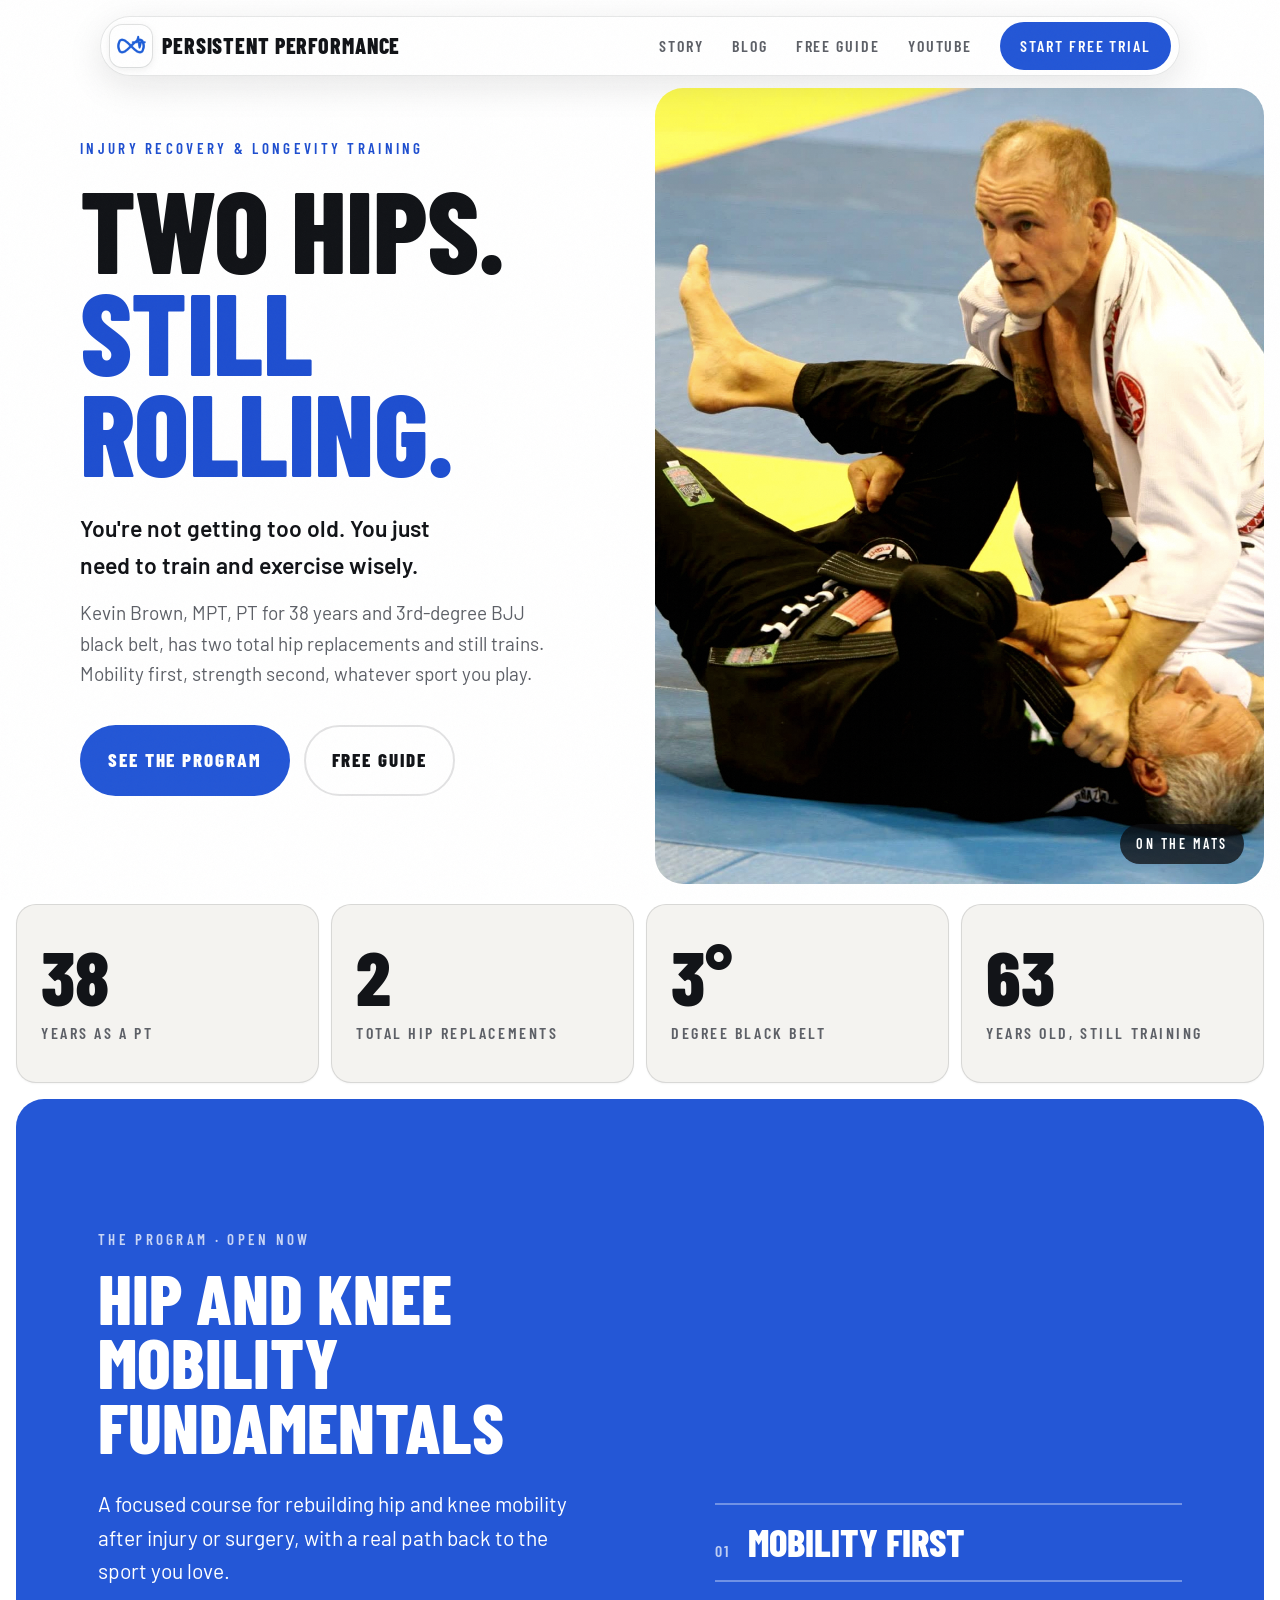
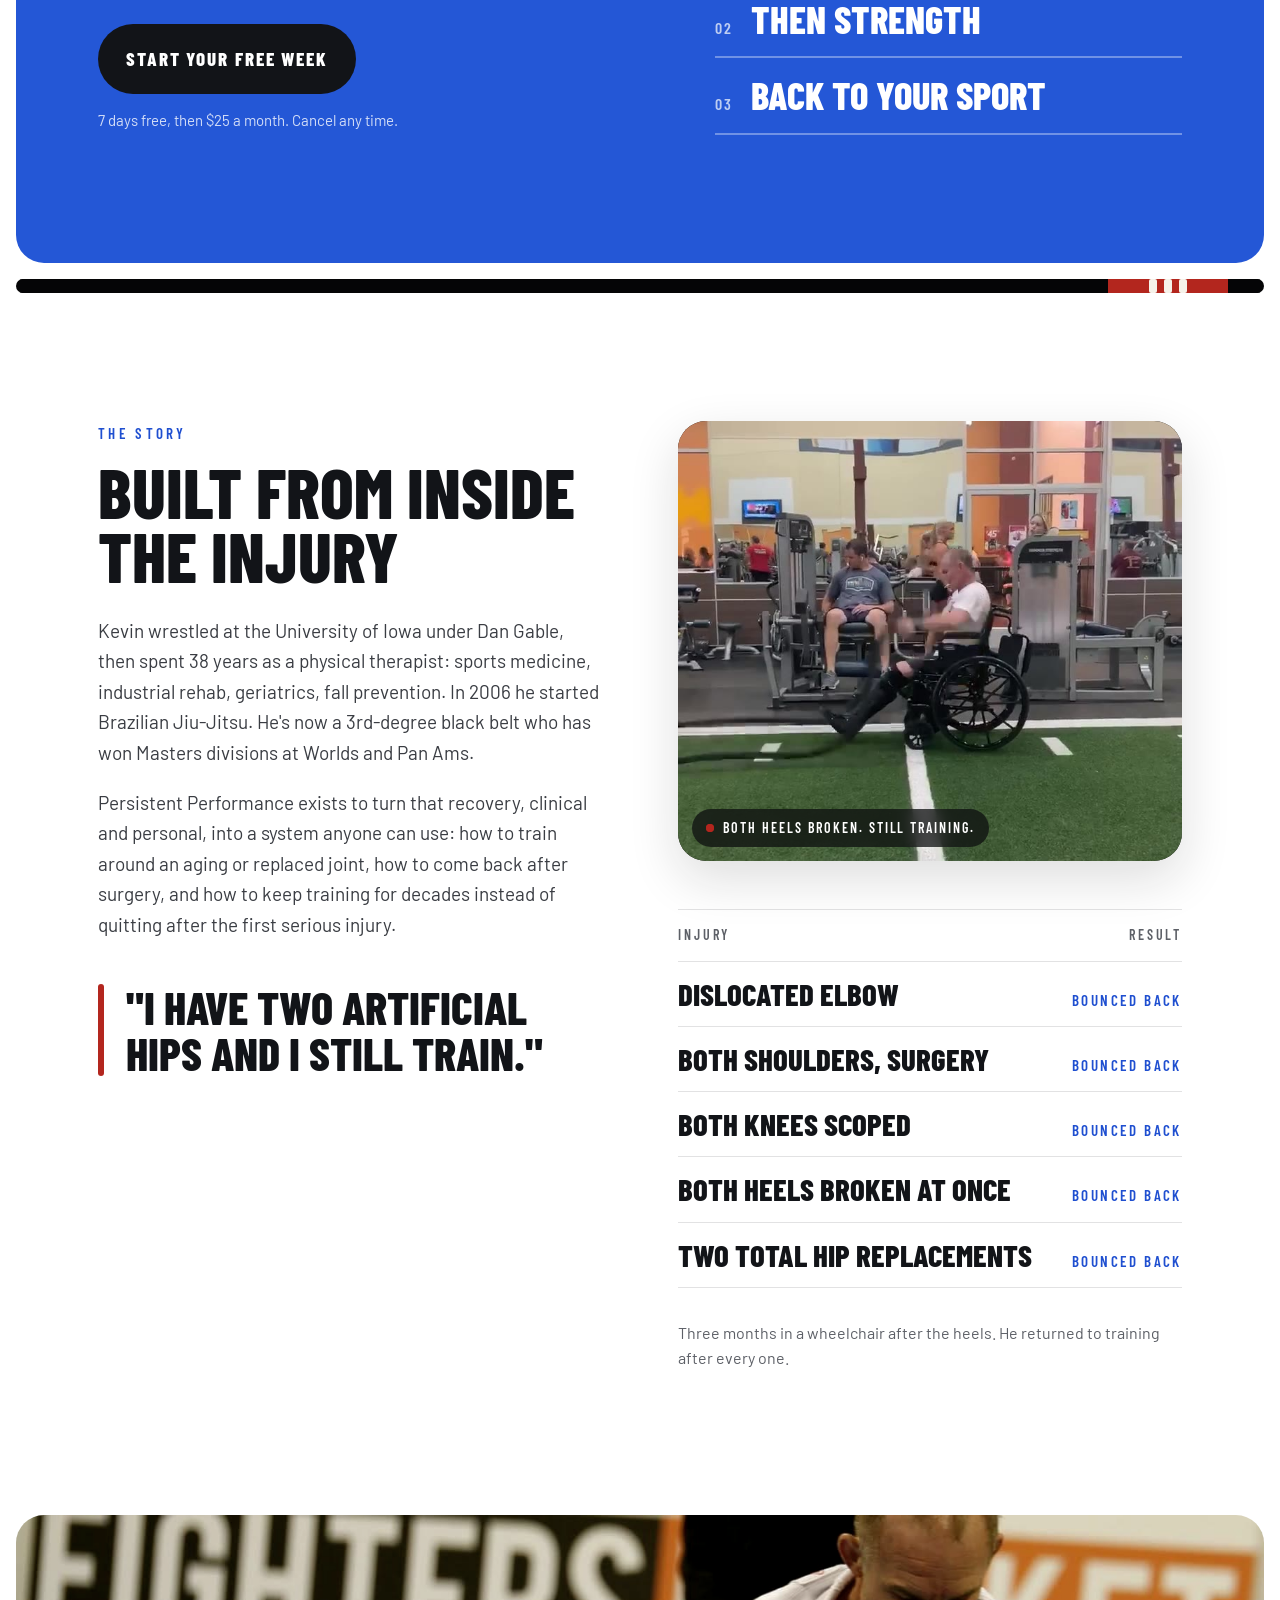
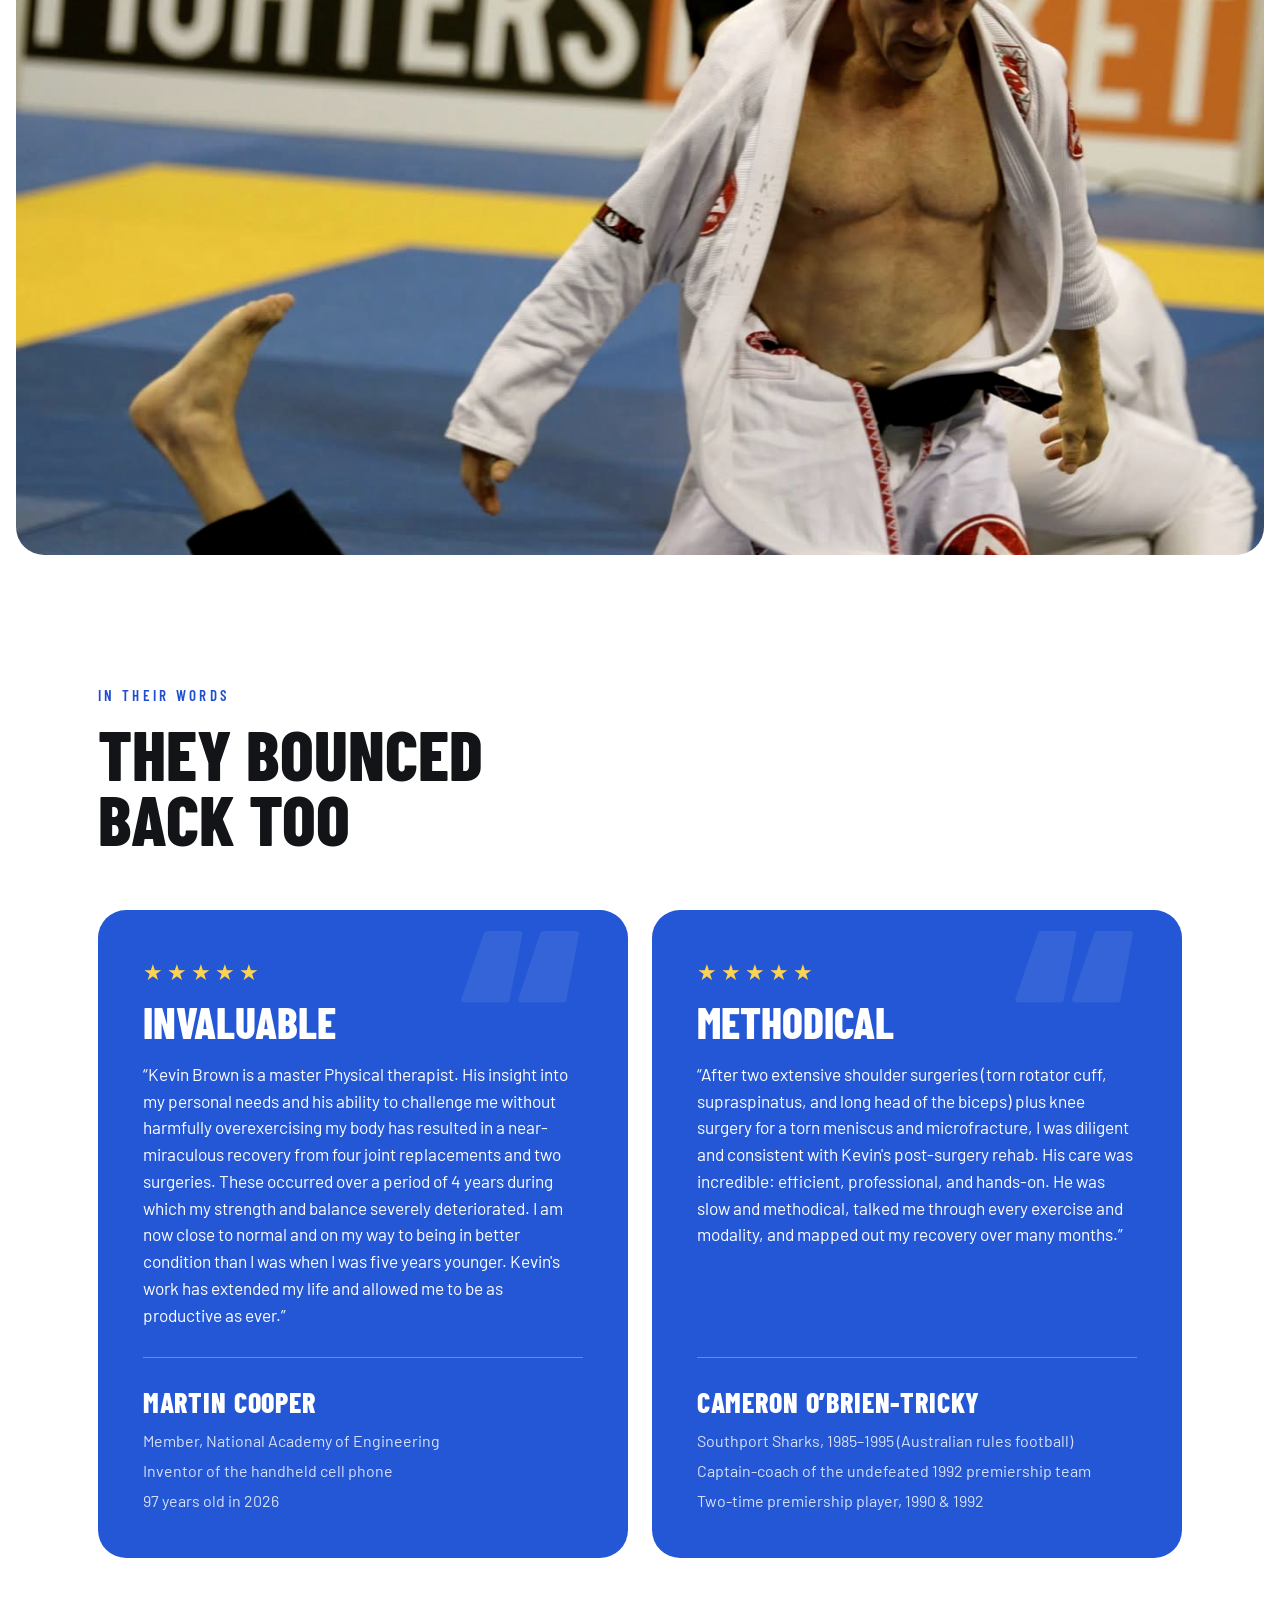
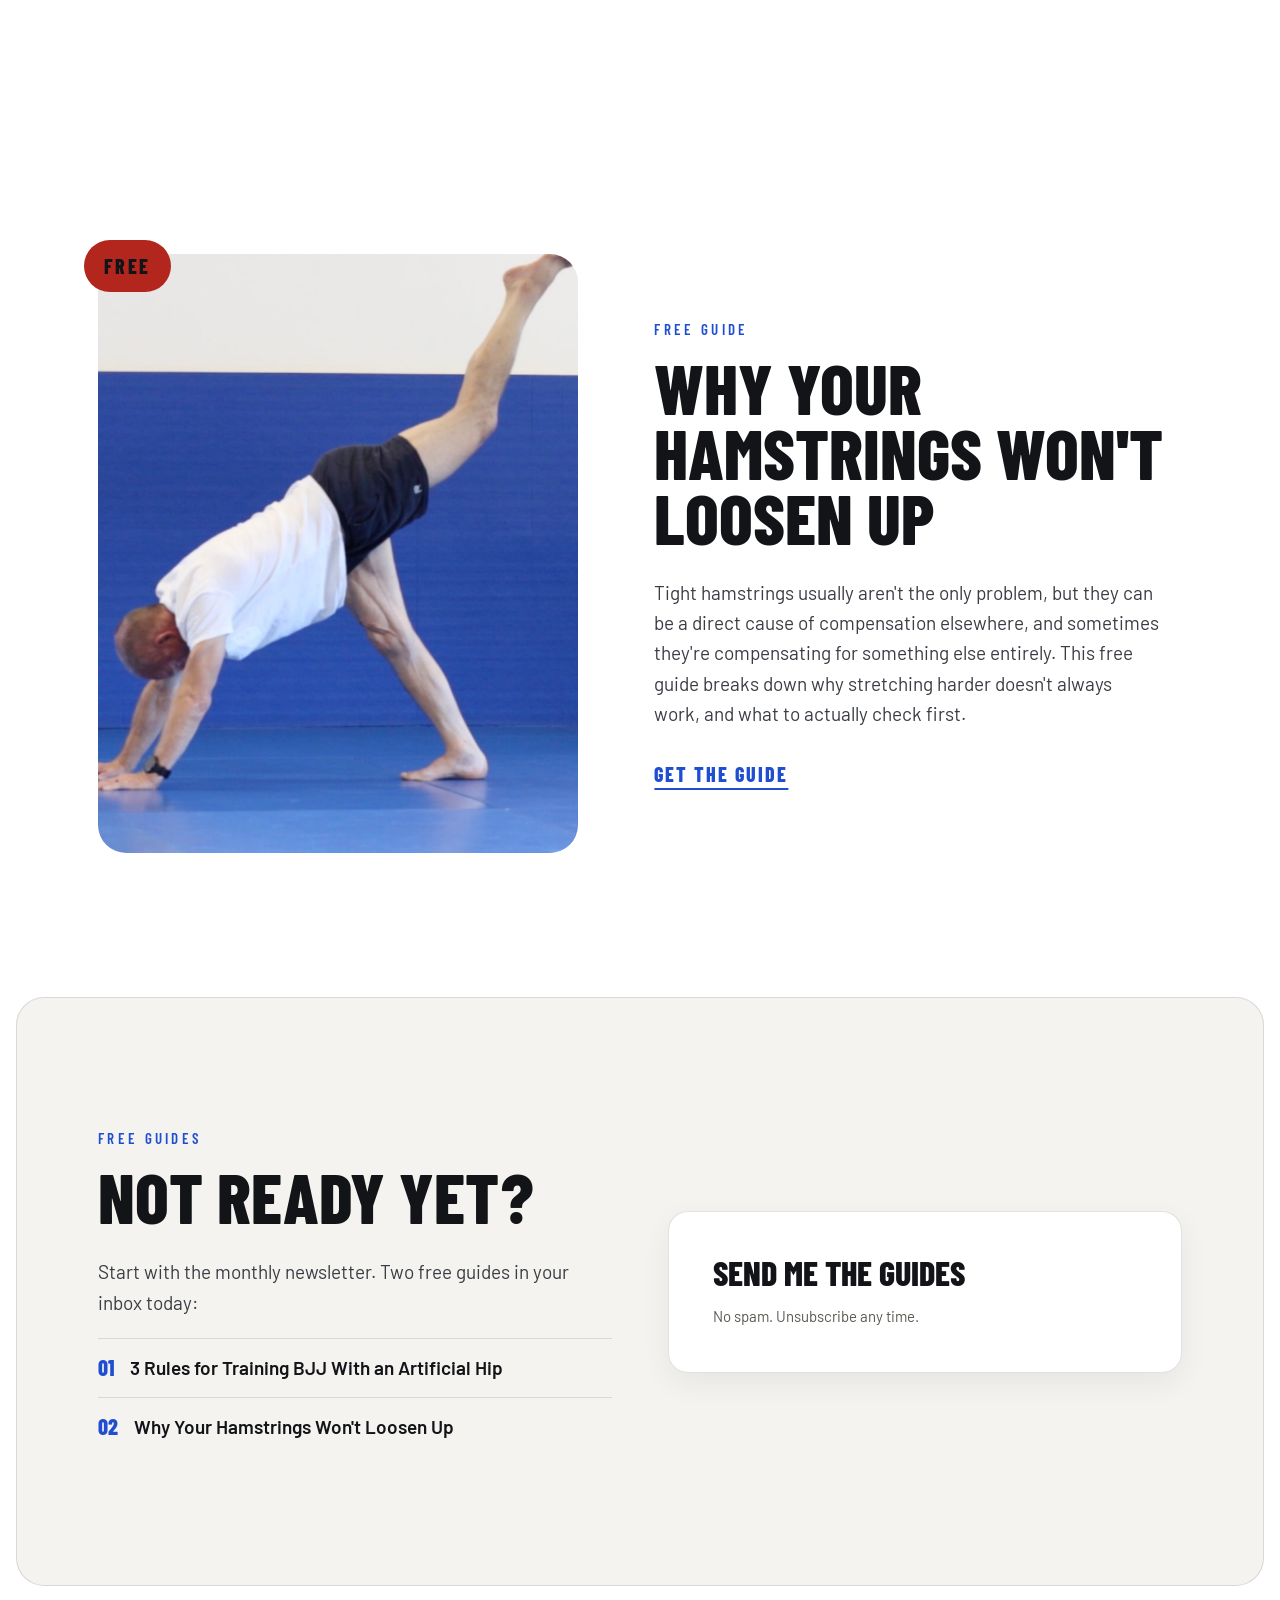
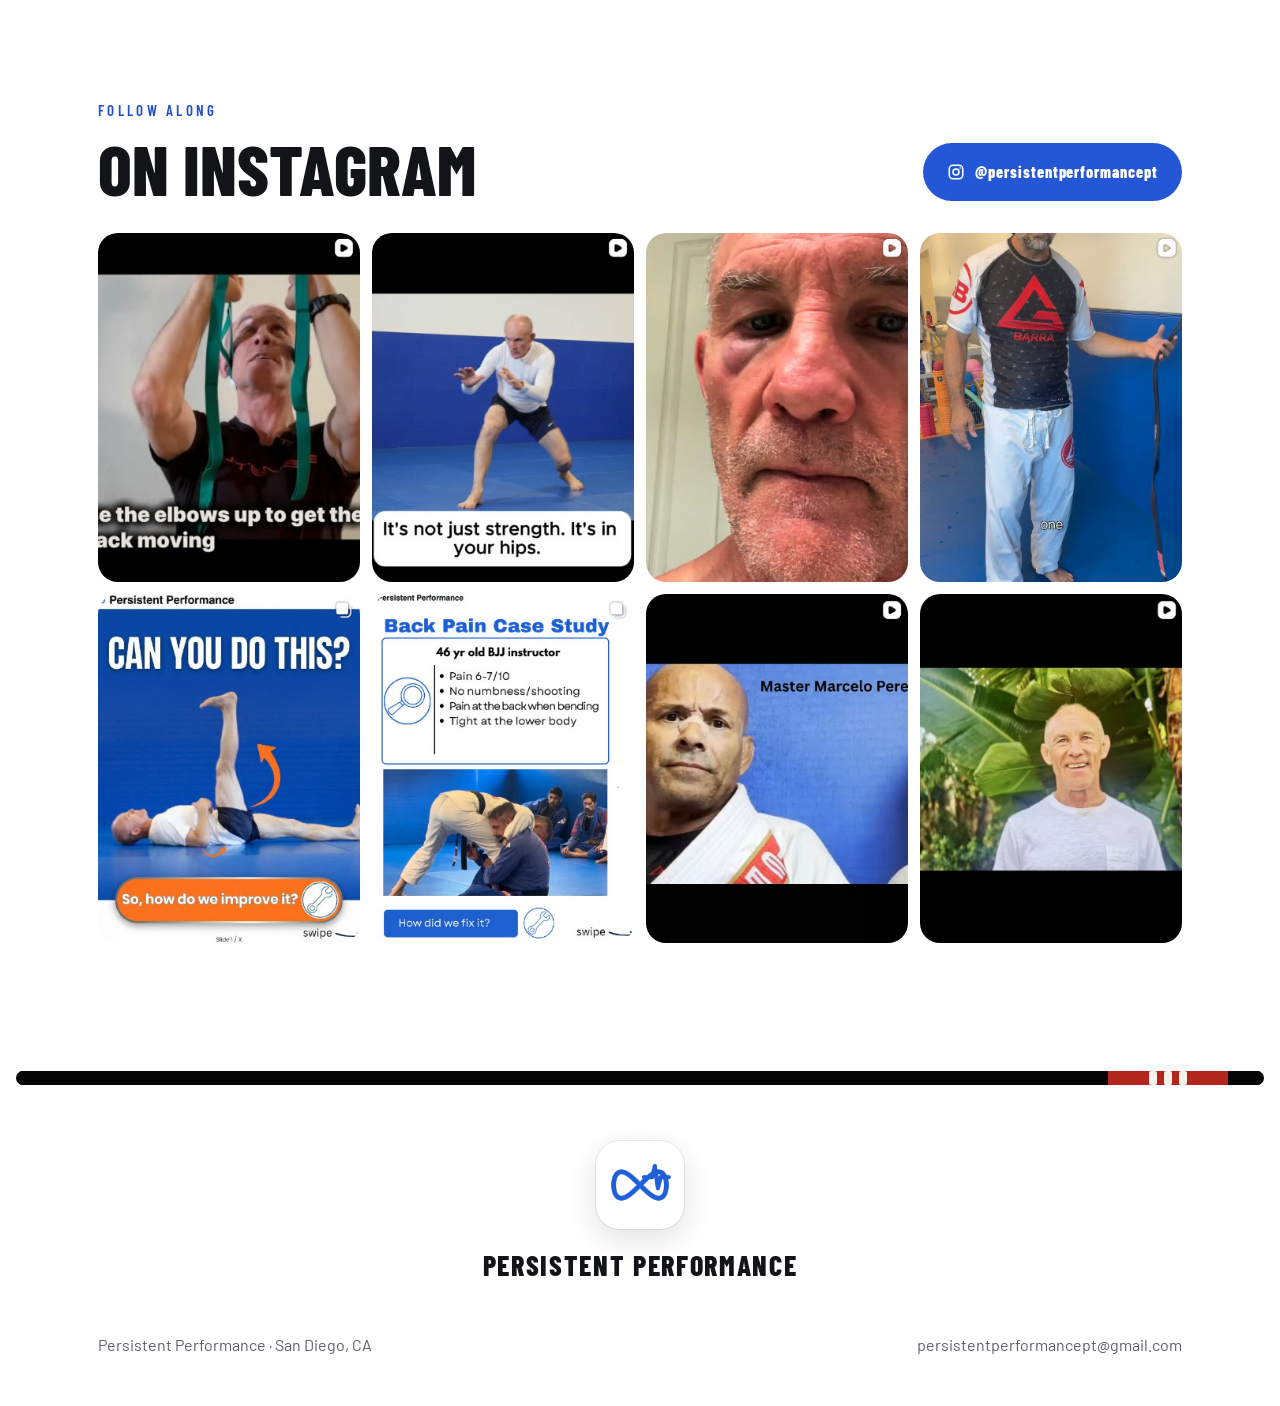
==== index.html @ d1d12c9a "Testimonial: Cameron O'Brien-Tricky Co-Authored-By: Claude Opus 5.5 <noreply@anthropic.com>" ====
<!doctype html>
<html lang="en">
<head>
<meta charset="utf-8">
<meta name="viewport" content="width=device-width, initial-scale=1">
<title>Persistent Performance | Injury Recovery &amp; Longevity Training</title>
<meta name="description" content="Two total hip replacements. Two broken heels. Still training. Kevin Brown, MPT, PT for 38 years and 3rd-degree BJJ black belt, built a system to recover from injury and keep training for decades: mobility first, then strength.">
<link rel="canonical" href="https://persistentperformance.com/">
<meta property="og:type" content="website">
<meta property="og:url" content="https://persistentperformance.com">
<meta property="og:title" content="Persistent Performance | Injury Recovery &amp; Longevity Training">
<meta property="og:description" content="Two total hip replacements. Two broken heels. Still training. Kevin Brown, MPT, PT for 38 years and 3rd-degree BJJ black belt, built a system to recover from injury and keep training for decades: mobility first, then strength.">
<meta property="og:image" content="https://persistentperformance.com/og-image.png">
<meta name="twitter:card" content="summary_large_image">
<meta name="twitter:title" content="Persistent Performance | Injury Recovery &amp; Longevity Training">
<meta name="twitter:description" content="Two total hip replacements. Two broken heels. Still training. Mobility first, then strength: decades of training, not retirement.">
<link rel="icon" type="image/png" href="logo-icon.png">
<link rel="apple-touch-icon" href="logo-icon.png">
<link rel="preconnect" href="https://fonts.googleapis.com">
<link rel="preconnect" href="https://fonts.gstatic.com" crossorigin>
<link href="https://fonts.googleapis.com/css2?family=Barlow+Condensed:wght@600;800&family=Barlow:wght@400;500;600&display=swap" rel="stylesheet">
<style>
  :root{
    --mat:#0c0d0f;          /* near-black, the room with the lights half off */
    --mat-2:#15171b;
    --mat-3:#1d2026;
    --chalk:#f2efe8;         /* warm off-white, like a worn gi */
    --chalk-soft:#a9a59c;
    --blue:#2457d6;          /* pulled from the mats in his photos + the logo */
    --blue-hi:#3b6cf0;
    --belt-red:#b3261e;      /* the black belt's red bar */
    --line:rgba(242,239,232,.12);
    --display:"Barlow Condensed",Impact,"Arial Narrow",sans-serif;
    --body:"Barlow",-apple-system,"Segoe UI",Arial,sans-serif;
  }
  *{box-sizing:border-box}
  html{scroll-behavior:smooth;scroll-padding-top:92px}
  html,body{overflow-x:clip}
  body{margin:0;background:var(--mat);color:var(--chalk);font-family:var(--body);font-size:19px;line-height:1.6;-webkit-font-smoothing:antialiased}
  img{max-width:100%;display:block}
  a{color:inherit}
  .wrap{max-width:1180px;margin:0 auto;padding:0 clamp(16px,4vw,48px)}

  /* grain, so dark never reads as flat SaaS */
  body::before{content:"";position:fixed;inset:0;pointer-events:none;z-index:100;opacity:.06;
    background-image:url("data:image/svg+xml;utf8,<svg xmlns='http://www.w3.org/2000/svg' width='160' height='160'><filter id='n'><feTurbulence baseFrequency='.9' numOctaves='3' stitchTiles='stitch'/></filter><rect width='100%' height='100%' filter='url(%23n)'/></svg>")}

  /* ---- The belt: a real 3rd-degree black belt. Black, red bar, three white stripes ---- */
  .belt{display:flex;align-items:stretch;height:14px;width:100%}
  .belt .black{flex:1;background:#050506;border-top:1px solid #222;border-bottom:1px solid #222}
  .belt .bar{width:120px;background:var(--belt-red);display:flex;gap:7px;justify-content:center;align-items:stretch;padding:0 10px}
  .belt .bar i{width:8px;background:#f5f2ea}
  .belt .tip{width:36px;background:#050506;border-top:1px solid #222;border-bottom:1px solid #222}

  .eyebrow{font-family:var(--display);font-weight:600;font-size:15px;letter-spacing:.22em;text-transform:uppercase;color:var(--blue-hi)}

  /* ---- Nav ---- */
  header.nav{position:fixed;top:16px;left:0;right:0;z-index:50;padding:0 16px;pointer-events:none}
  header.nav .wrap{pointer-events:auto;display:flex;align-items:center;justify-content:space-between;height:60px;max-width:1080px;
    padding:0 8px 0 18px;border-radius:999px;background:rgba(18,20,24,.72);backdrop-filter:blur(14px) saturate(1.2);-webkit-backdrop-filter:blur(14px) saturate(1.2);
    border:1px solid rgba(242,239,232,.14);box-shadow:0 10px 40px rgba(0,0,0,.45),inset 0 1px 0 rgba(255,255,255,.06)}
  .brand{display:flex;align-items:center;gap:10px;text-decoration:none;font-family:var(--display);font-weight:800;font-size:22px;letter-spacing:.04em;text-transform:uppercase}
  .brand img{height:30px;width:30px;border-radius:6px;background:#fff}
  .nav-links{display:flex;gap:28px;align-items:center;font-family:var(--display);font-weight:600;font-size:16px;letter-spacing:.12em;text-transform:uppercase}
  .nav-links a{text-decoration:none;color:var(--chalk-soft);transition:color .2s}
  .nav-links a:hover{color:var(--chalk)}
  .nav-links a.nav-cta{color:var(--chalk);background:var(--blue);padding:11px 20px;border-radius:999px;transition:background .2s}
  .nav-links a.nav-cta:hover{background:var(--blue-hi)}
  @media (max-width:760px){.nav-links a:not(.nav-cta){display:none}.nav-links a.nav-cta{font-size:14px;padding:8px 12px}}
  @media (max-width:420px){.brand{font-size:17px}}

  /* ---- Hero: split, photo bleeds off the right edge ---- */
  .hero{display:grid;grid-template-columns:minmax(0,1.05fr) minmax(0,1fr);min-height:min(100vh,940px);border-bottom:1px solid var(--line)}
  .hero-text{display:flex;flex-direction:column;justify-content:center;padding:112px clamp(16px,5vw,72px) 64px}
  .hero h1{font-family:var(--display);font-weight:800;text-transform:uppercase;font-size:clamp(64px,9vw,136px);line-height:.88;letter-spacing:-.005em;margin:18px 0 28px}
  .hero h1 span{display:block}
  .hero h1 .blue{color:var(--blue-hi)}
  .hero .tagline{font-size:clamp(20px,1.8vw,24px);font-weight:600;max-width:30ch;margin:0 0 14px}
  .hero .lede{color:var(--chalk-soft);max-width:44ch;margin:0}
  .cta-row{display:flex;gap:14px;flex-wrap:wrap;margin-top:36px}
  .btn{display:inline-flex;align-items:center;gap:10px;padding:18px 26px;font-family:var(--display);font-weight:800;font-size:19px;letter-spacing:.1em;text-transform:uppercase;text-decoration:none;border:2px solid transparent;transition:background .2s,border-color .2s,transform .2s}
  .btn:active{transform:translateY(1px)}
  .btn-primary{background:var(--blue);color:#fff}
  .btn-primary:hover{background:var(--blue-hi)}
  .btn-ghost{border-color:var(--line);color:var(--chalk)}
  .btn-ghost:hover{border-color:var(--chalk-soft)}
  .hero-photo{position:relative;overflow:hidden}
  .hero-photo img{width:100%;height:100%;object-fit:cover;object-position:64% 28%;filter:contrast(1.08) saturate(.9)}
  .hero-photo::after{content:"";position:absolute;inset:0;background:linear-gradient(90deg,var(--mat) 0%,rgba(12,13,15,0) 28%)}
  .hero-photo .tag{position:absolute;right:20px;bottom:20px;z-index:2;font-family:var(--display);font-weight:600;font-size:14px;letter-spacing:.18em;text-transform:uppercase;background:rgba(12,13,15,.75);padding:8px 12px}
  @media (max-width:900px){
    .hero{grid-template-columns:minmax(0,1fr);height:auto;min-height:0}
    .hero-photo{order:-1;aspect-ratio:4/3}
    .hero-photo::after{background:linear-gradient(0deg,var(--mat) 0%,rgba(12,13,15,0) 35%)}
    .hero-text{padding:8px 16px 56px}
  }

  /* ---- Stats: scoreboard ---- */
  .stats{display:grid;grid-template-columns:repeat(4,1fr);border-bottom:1px solid var(--line)}
  .stat{padding:36px 24px;border-right:1px solid var(--line)}
  .stat:last-child{border-right:0}
  .stat b{display:block;font-family:var(--display);font-weight:800;font-size:clamp(56px,6vw,88px);line-height:.9}
  .stat span{display:block;margin-top:10px;font-family:var(--display);font-weight:600;font-size:16px;letter-spacing:.16em;text-transform:uppercase;color:var(--chalk-soft)}
  @media (max-width:760px){.stats{grid-template-columns:1fr 1fr}.stat:nth-child(2){border-right:0}.stat:nth-child(-n+2){border-bottom:1px solid var(--line)}}

  section{padding:clamp(72px,10vw,128px) 0}
  h2{font-family:var(--display);font-weight:800;text-transform:uppercase;font-size:clamp(44px,5.5vw,76px);line-height:.92;margin:14px 0 28px;max-width:16ch}

  /* ---- Course: the main push ---- */
  .course{background:var(--blue);color:#fff;position:relative;overflow:hidden}
  .course .eyebrow{color:rgba(255,255,255,.75)}
  .course-grid{display:grid;grid-template-columns:1.2fr 1fr;gap:56px;align-items:end}
  .course p{font-size:21px;max-width:40ch;margin:0}
  .course .pillars{list-style:none;margin:0;padding:0;border-top:2px solid rgba(255,255,255,.35)}
  .course .pillars li{display:flex;gap:18px;align-items:baseline;padding:18px 0;border-bottom:2px solid rgba(255,255,255,.35);font-family:var(--display);font-weight:800;font-size:clamp(28px,3vw,40px);text-transform:uppercase;line-height:1}
  .course .pillars li small{font-family:var(--display);font-weight:600;font-size:16px;letter-spacing:.14em;opacity:.7}
  .course .btn-primary{background:var(--mat);margin-top:36px}
  .course .btn-primary:hover{background:#000}
  .course .status{display:inline-block;margin-top:14px;font-size:15px;opacity:.8}
  @media (max-width:900px){.course-grid{grid-template-columns:1fr;gap:40px}}

  /* ---- Story ---- */
  .story-grid{display:grid;grid-template-columns:1fr 1fr;gap:clamp(40px,6vw,96px)}
  .story-body p{margin:0 0 20px;color:#d9d5cc}
  .pull{font-family:var(--display);font-weight:800;text-transform:uppercase;font-size:clamp(34px,3.6vw,50px);line-height:1;margin:44px 0;padding-left:22px;border-left:6px solid var(--belt-red)}
  .pull small{display:block;margin-top:14px;font-family:var(--body);font-weight:500;text-transform:none;font-size:18px;color:var(--chalk-soft);line-height:1.5}
  .ledger{border-top:1px solid var(--line);margin-top:8px}
  .ledger-head{display:flex;justify-content:space-between;padding:14px 0;font-family:var(--display);font-weight:600;font-size:14px;letter-spacing:.2em;text-transform:uppercase;color:var(--chalk-soft);border-bottom:1px solid var(--line)}
  .ledger li{display:flex;justify-content:space-between;align-items:baseline;gap:16px;padding:16px 0;border-bottom:1px solid var(--line);font-family:var(--display);font-weight:800;font-size:clamp(24px,2.4vw,32px);text-transform:uppercase;line-height:1.05}
  .ledger li em{font-style:normal;font-family:var(--display);font-weight:600;font-size:15px;letter-spacing:.16em;color:var(--blue-hi);white-space:nowrap}
  .ledger ul{list-style:none;margin:0;padding:0}
  .ledger-foot{padding-top:16px;color:var(--chalk-soft);font-size:16px}
  @media (max-width:900px){.story-grid{grid-template-columns:1fr}}

  .full-photo{position:relative;height:clamp(320px,60vw,640px);overflow:hidden;border-top:1px solid var(--line);border-bottom:1px solid var(--line)}
  .full-photo img{width:100%;height:100%;object-fit:cover;object-position:50% 35%;filter:contrast(1.05) saturate(.85)}
  .full-photo figcaption{position:absolute;left:clamp(16px,4vw,48px);bottom:24px;font-family:var(--display);font-weight:800;font-size:clamp(28px,4vw,52px);text-transform:uppercase;line-height:.95;text-shadow:0 2px 24px rgba(0,0,0,.6);max-width:14ch}

  /* ---- Hamstring guide ---- */
  .guide{display:grid;grid-template-columns:1fr 1.1fr;gap:clamp(40px,6vw,88px);align-items:center}
  .guide-img{position:relative}
  .guide-img img{width:100%;aspect-ratio:4/5;object-fit:cover}
  .guide-img .free{position:absolute;top:-14px;left:-14px;background:var(--belt-red);font-family:var(--display);font-weight:800;font-size:20px;letter-spacing:.12em;padding:10px 16px;text-transform:uppercase}
  .guide p{color:#d9d5cc;margin:0 0 28px;max-width:46ch}
  .text-link{font-family:var(--display);font-weight:800;font-size:20px;letter-spacing:.1em;text-transform:uppercase;color:var(--blue-hi);text-decoration:none;border-bottom:2px solid currentColor;padding-bottom:3px}
  .text-link:hover{color:var(--chalk)}
  @media (max-width:900px){.guide{grid-template-columns:1fr}.guide-img{max-width:440px}}

  /* ---- Signup ---- */
  .capture{background:var(--mat-2);border-top:1px solid var(--line)}
  .capture-grid{display:grid;grid-template-columns:1fr 1fr;gap:56px;align-items:center}
  .capture p{color:#d9d5cc;margin:0 0 14px}
  .capture ol{margin:20px 0 0;padding:0;list-style:none;counter-reset:g}
  .capture ol li{counter-increment:g;display:flex;gap:16px;padding:14px 0;border-top:1px solid var(--line);font-weight:600}
  .capture ol li::before{content:counter(g,decimal-leading-zero);font-family:var(--display);font-weight:800;color:var(--blue-hi);font-size:22px;line-height:1.3}
  .form-panel{background:var(--chalk);color:var(--mat);padding:clamp(24px,4vw,44px)}
  .form-panel h3{font-family:var(--display);font-weight:800;text-transform:uppercase;font-size:34px;line-height:1;margin:0 0 6px}
  .form-panel .form-note{font-size:15px;color:#5b5850;margin:14px 0 0}
  @media (max-width:900px){.capture-grid{grid-template-columns:1fr}}

  footer{padding:0 0 48px}
  footer .row{display:flex;justify-content:space-between;flex-wrap:wrap;gap:12px;padding-top:36px;font-size:16px;color:var(--chalk-soft)}
  footer a{text-decoration:none;color:var(--chalk-soft)}
  footer a:hover{color:var(--chalk)}

  /* ---- Rounded everything ---- */
  :root{--r-lg:28px;--r-md:20px;--r-sm:14px}
  .btn{border-radius:999px}
  .hero{padding:0 16px 16px!important;border-bottom:0}
  .hero-photo{border-radius:var(--r-lg);margin-top:88px}
  .hero-photo::after{display:none}
  .hero-photo .tag{border-radius:999px;padding:9px 16px}
  @media (max-width:900px){.hero{padding:0!important}.hero-photo{margin:88px 12px 0;border-radius:var(--r-md)}.hero-text{padding:28px 16px 56px}}
  .stats{gap:12px;padding:0 16px;border-bottom:0;margin-top:4px}
  .stat{background:var(--mat-2);border:1px solid var(--line)!important;border-radius:var(--r-md)}
  @media (max-width:760px){.stats{padding:0 12px;gap:10px}}
  .course{margin:16px;border-radius:var(--r-lg)}
  @media (max-width:760px){.course{margin:12px}}
  .belt{width:auto;margin:0 16px;border-radius:999px;overflow:hidden}
  .belt .bar i{border-radius:2px}
  .pull{border-left:0;position:relative;padding-left:28px}
  .pull::before{content:"";position:absolute;left:0;top:0;bottom:0;width:6px;border-radius:999px;background:var(--belt-red)}
  .full-photo{margin:0 16px!important;border-radius:var(--r-lg);border:0}
  @media (max-width:760px){.full-photo{margin:0 12px!important;border-radius:var(--r-md)}}
  .guide-img img{border-radius:var(--r-lg)}
  .guide-img .free{border-radius:999px;padding:10px 20px}
  .text-link{border-bottom:0;text-decoration:underline;text-decoration-thickness:2px;text-underline-offset:6px}
  .capture{margin:16px;border-radius:var(--r-lg);border:1px solid var(--line)}
  @media (max-width:760px){.capture{margin:12px}}
  .form-panel{border-radius:var(--r-md)}
  .brand img{height:42px;width:42px;border-radius:12px;object-fit:cover;box-shadow:0 2px 10px rgba(0,0,0,.35)}
  header.nav .wrap{padding-left:9px}
  .foot-brand{display:flex;flex-direction:column;align-items:center;gap:14px;padding:56px 0 8px;text-align:center}
  .foot-brand img{width:88px;height:88px;border-radius:24px;background:#fff;box-shadow:0 10px 40px rgba(0,0,0,.5)}
  .foot-brand span{font-family:var(--display);font-weight:800;font-size:28px;letter-spacing:.06em;text-transform:uppercase}

  /* ---- Instagram ---- */
  .ig{padding-top:clamp(56px,8vw,96px)}
  .ig-head{display:flex;justify-content:space-between;align-items:end;gap:20px;flex-wrap:wrap;margin-bottom:32px}
  .ig-head h2{margin-bottom:0}
  .ig-follow{font-size:16px;letter-spacing:.06em;text-transform:none;padding:14px 22px}
  .ig-grid{display:grid;grid-template-columns:repeat(4,minmax(0,1fr));gap:12px}
  .ig-tile{position:relative;display:block;aspect-ratio:3/4;border-radius:var(--r-md);overflow:hidden;background:var(--mat-2);isolation:isolate}
  .ig-tile img{width:100%;height:100%;object-fit:cover;transition:transform .5s var(--ease-out,ease)}
  .ig-tile::after{content:"";position:absolute;inset:0;background:linear-gradient(0deg,rgba(12,13,15,.78),rgba(12,13,15,0) 55%);opacity:0;transition:opacity .2s ease}
  .ig-cap{position:absolute;left:14px;right:14px;bottom:14px;z-index:1;color:#fff;font-size:15px;line-height:1.35;font-weight:600;opacity:0;transform:translateY(6px);transition:opacity .2s ease,transform .2s var(--ease-out,ease)}
  .ig-tile:focus-visible{outline:3px solid var(--blue);outline-offset:3px}
  .ig-tile:focus-visible::after,.ig-tile:focus-visible .ig-cap{opacity:1;transform:none}
  @media (hover:hover) and (pointer:fine){
    .ig-tile:hover img{transform:scale(1.04)}
    .ig-tile:hover::after,.ig-tile:hover .ig-cap{opacity:1;transform:none}
  }
  .ig-tile:active{transform:scale(.98);transition:transform .1s ease-out}
  @media (max-width:760px){
    .ig-grid{display:flex;overflow-x:auto;scroll-snap-type:x mandatory;gap:10px;margin:0 -16px;padding:0 16px 6px;scrollbar-width:none}
    .ig-grid::-webkit-scrollbar{display:none}
    .ig-tile{flex:0 0 62%;scroll-snap-align:start}
    .ig-tile::after,.ig-cap{opacity:1;transform:none}
  }
  /* ---- Story video ---- */
  .story-side{display:flex;flex-direction:column;gap:40px}
  .story-video{position:relative;margin:0;border-radius:var(--r-lg);overflow:hidden;background:#111;aspect-ratio:720/630;box-shadow:0 18px 50px rgba(18,20,24,.14)}
  .story-video video{width:100%;height:100%;object-fit:cover;display:block}
  .story-video figcaption{position:absolute;left:14px;bottom:14px;display:inline-flex;align-items:center;gap:9px;background:rgba(12,13,15,.72);backdrop-filter:blur(8px);-webkit-backdrop-filter:blur(8px);color:#fff;font-family:var(--display);font-weight:600;font-size:14px;letter-spacing:.14em;text-transform:uppercase;border-radius:999px;padding:8px 14px}
  .live-dot{position:relative;width:8px;height:8px;border-radius:999px;background:var(--belt-red)}
  .live-dot::after{content:"";position:absolute;inset:0;border-radius:999px;background:var(--belt-red);animation:pulse 2s cubic-bezier(.23,1,.32,1) infinite}
  @keyframes pulse{from{transform:scale(1);opacity:.6}to{transform:scale(3.2);opacity:0}}
  /* ---- Featured testimonial ---- */
  .feature-quote{display:grid;grid-template-columns:minmax(0,1fr) minmax(0,2.1fr);gap:clamp(28px,4vw,56px);background:var(--blue);color:#fff;border-radius:var(--r-lg);padding:clamp(28px,5vw,64px);margin-bottom:40px;position:relative;overflow:hidden}
  .feature-quote::before{content:"\201C";position:absolute;right:clamp(16px,4vw,48px);top:-40px;font-family:var(--display);font-weight:800;font-size:clamp(200px,24vw,340px);line-height:1;color:rgba(255,255,255,.08);pointer-events:none}
  .feature-quote .stars{font-size:22px;letter-spacing:4px;color:#ffd34d}
  .feature-quote .label{font-family:var(--display);font-weight:800;text-transform:uppercase;font-size:clamp(40px,4.2vw,62px);line-height:.9;margin:12px 0 0;overflow-wrap:anywhere}
  .feature-quote blockquote{margin:0;font-size:clamp(19px,1.7vw,23px);line-height:1.55;position:relative}
  .feature-quote .by{margin-top:28px;padding-top:22px;border-top:1px solid rgba(255,255,255,.3);display:flex;flex-wrap:wrap;gap:6px 22px;align-items:baseline}
  .feature-quote .by b{font-family:var(--display);font-weight:800;font-size:28px;letter-spacing:.03em;text-transform:uppercase}
  .feature-quote .by span{font-size:16px;color:rgba(255,255,255,.82)}
  @media (max-width:900px){.feature-quote{grid-template-columns:1fr}}
  .feature-pair{display:grid;grid-template-columns:minmax(0,1fr) minmax(0,1fr);gap:24px;margin-bottom:40px;align-items:stretch}
  .feature-pair .feature-quote{grid-template-columns:1fr;grid-template-rows:auto 1fr;gap:20px;margin-bottom:0;padding:clamp(28px,3.5vw,48px)}
  .feature-pair .feature-quote>div:last-child{display:flex;flex-direction:column}.feature-pair .feature-quote blockquote{flex:1}
  .feature-pair .feature-quote .label{font-size:clamp(36px,3.4vw,52px)}
  .feature-pair .feature-quote blockquote{font-size:clamp(17px,1.35vw,20px)}
  .feature-pair .feature-quote .by{flex-direction:column;gap:4px}
  @media (max-width:900px){.feature-pair{grid-template-columns:minmax(0,1fr)}}
  /* ---- Testimonials ---- */
  .reviews-head{display:flex;justify-content:space-between;align-items:end;gap:24px;flex-wrap:wrap;margin-bottom:40px}
  .reviews-head h2{margin-bottom:0}
  .marquee{position:relative;overflow:hidden;padding:14px 0 18px;
    -webkit-mask-image:linear-gradient(90deg,transparent,#000 8%,#000 92%,transparent);mask-image:linear-gradient(90deg,transparent,#000 8%,#000 92%,transparent)}
  .marquee-track{display:flex;gap:16px;width:max-content;animation:marquee 60s linear infinite}
  .marquee:hover .marquee-track{animation-play-state:paused}
  @keyframes marquee{to{transform:translateX(calc(-50% - 8px))}}
  .marquee .review{width:400px;flex:none}
  @media (max-width:640px){.marquee .review{width:300px}.marquee-track{animation-duration:45s}}
  .sample-note{display:inline-flex;align-items:center;gap:8px;font-family:var(--display);font-weight:800;font-size:13px;letter-spacing:.14em;text-transform:uppercase;color:#111;background:#ffc400;border-radius:999px;padding:6px 14px}
  .review{position:relative;display:flex;flex-direction:column;gap:22px;background:var(--mat-2);border:1px solid var(--line);border-radius:var(--r-lg);padding:32px 28px 28px;transition:transform .45s var(--ease),border-color .3s ease,background .3s ease}
  .review:hover{transform:translateY(-4px);border-color:rgba(242,239,232,.28);background:var(--mat-3)}
  .review .mark{font-family:var(--display);font-weight:800;font-size:84px;line-height:.6;height:34px;color:var(--blue-hi)}
  .review blockquote{margin:0;font-size:20px;line-height:1.5;color:var(--chalk);flex:1}
  .review .who{display:flex;align-items:center;gap:14px;padding-top:20px;border-top:1px solid var(--line)}
  .review .avatar{width:46px;height:46px;border-radius:999px;background:var(--blue);display:grid;place-items:center;font-family:var(--display);font-weight:800;font-size:19px;flex:none}
  .review .who b{display:block;font-family:var(--display);font-weight:800;font-size:20px;letter-spacing:.04em;text-transform:uppercase;line-height:1.1}
  .review .who span{display:block;font-size:15px;color:var(--chalk-soft)}
  .review .result{align-self:flex-start;font-family:var(--display);font-weight:600;font-size:14px;letter-spacing:.16em;text-transform:uppercase;color:var(--chalk);background:rgba(36,87,214,.22);border:1px solid rgba(59,108,240,.45);border-radius:999px;padding:7px 14px}

  /* ================= Motion ================= */
  :root{--ease:cubic-bezier(.22,1,.36,1)}

  /* reveal on scroll */
  .js .reveal{opacity:0;transform:translateY(16px);transition:opacity .6s var(--ease),transform .6s var(--ease)}
  .js .reveal.in{opacity:1;transform:none}

  /* staggered children (stats, course pillars, injury list, guide list) */
  .js .stagger > *{opacity:0;transform:translateY(14px);transition:opacity .5s var(--ease),transform .5s var(--ease),background .2s ease,border-color .2s ease}
  .js .stagger.in > *{opacity:1;transform:none}
  .js .stagger.in > *:nth-child(2){transition-delay:.06s}
  .js .stagger.in > *:nth-child(3){transition-delay:.12s}
  .js .stagger.in > *:nth-child(4){transition-delay:.18s}
  .js .stagger.in > *:nth-child(5){transition-delay:.24s}

  /* hero load-in */
  @keyframes rise{from{opacity:0;transform:translateY(20px)}to{opacity:1;transform:none}}
  @keyframes fade{from{opacity:0}to{opacity:1}}
  @keyframes drop{from{opacity:0;transform:translateY(-12px) scale(.97)}to{opacity:1;transform:none}}
  @keyframes settle{from{opacity:0;transform:scale(1.05)}to{opacity:1;transform:scale(1)}}
  header.nav .wrap{animation:drop .6s var(--ease) .05s both}
  .hero .eyebrow{animation:fade .5s ease .1s both}
  .hero h1 span{animation:rise .7s var(--ease) both}
  .hero h1 span:nth-child(1){animation-delay:.12s}
  .hero h1 span:nth-child(2){animation-delay:.2s}
  .hero .tagline{animation:rise .6s var(--ease) .3s both}
  .hero .lede{animation:rise .6s var(--ease) .36s both}
  .hero .cta-row{animation:rise .6s var(--ease) .42s both}
  .hero-photo{animation:fade .6s ease .1s both}
  .hero-photo img{animation:settle 1.2s var(--ease) .05s both}
  .hero-photo .tag{animation:rise .5s var(--ease) .6s both}

  /* nav pill tightens once you scroll */
  header.nav .wrap{transition:background .25s ease,box-shadow .25s ease}
  header.nav.scrolled .wrap{background:rgba(12,13,15,.9);box-shadow:0 14px 44px rgba(0,0,0,.6),inset 0 1px 0 rgba(255,255,255,.06)}
  .brand img{transition:transform .25s var(--ease)}
  header.nav.scrolled .brand img{transform:scale(.88)}
  .brand:hover img{transform:rotate(-8deg) scale(1.06)}

  /* buttons + links */
  .btn,.nav-links a.nav-cta{transition:background .25s ease,border-color .25s ease,transform .35s var(--ease),box-shadow .35s var(--ease)}
  .btn:hover,.nav-links a.nav-cta:hover{transform:translateY(-2px);box-shadow:0 10px 28px rgba(36,87,214,.35)}
  .btn-ghost:hover{box-shadow:none}
  .btn:active{transform:translateY(0) scale(.98)}
  .text-link{transition:color .25s ease,text-underline-offset .35s var(--ease)}
  .text-link:hover{text-underline-offset:10px}

  /* cards + photos */
  .stat{transition:transform .45s var(--ease),border-color .3s ease,background .3s ease}
  .stat:hover,.js .stats.in .stat:hover{transition-delay:0s;transform:translateY(-4px);border-color:rgba(242,239,232,.28)!important;background:var(--mat-3)}
  .guide-img{border-radius:var(--r-lg)}
  .guide-img img{transition:transform 1s var(--ease)}
  .guide-img:hover img{transform:scale(1.03)}
  .guide-img .free{z-index:2;transition:transform .5s var(--ease)}
  .guide-img:hover .free{transform:rotate(-6deg) scale(1.06)}
  .ledger li{transition:transform .2s var(--ease)}
  .ledger li em{display:inline-block}
  .js .ledger.in li em{animation:stamp .5s var(--ease) both}
  .js .ledger.in li:nth-child(1) em{animation-delay:.35s}
  .js .ledger.in li:nth-child(2) em{animation-delay:.5s}
  .js .ledger.in li:nth-child(3) em{animation-delay:.65s}
  .js .ledger.in li:nth-child(4) em{animation-delay:.8s}
  .js .ledger.in li:nth-child(5) em{animation-delay:.95s}
  @keyframes stamp{0%{opacity:0;transform:scale(1.35) rotate(-6deg)}60%{opacity:1;transform:scale(.92)}100%{opacity:1;transform:none}}

  /* belt stripes tie on */
  .js .belt .bar i{transform:scaleY(0);transition:transform .5s var(--ease)}
  .js .belt.in .bar i{transform:scaleY(1)}
  .js .belt.in .bar i:nth-child(2){transition-delay:.12s}
  .js .belt.in .bar i:nth-child(3){transition-delay:.24s}
  .js .belt .bar{transform:scaleX(.2);transform-origin:right;transition:transform .8s var(--ease)}
  .js .belt.in .bar{transform:none}

  .pull::before{transform-origin:top;transition:transform .9s var(--ease) .2s}
  .js .reveal:not(.in) .pull::before{transform:scaleY(0)}

  @media (prefers-reduced-motion: reduce){
    html{scroll-behavior:auto}
    *,*::before,*::after{animation-duration:.01ms!important;animation-iteration-count:1!important;transition-property:opacity,color,background-color,border-color!important;transition-duration:.25s!important;transition-delay:0s!important}
    .js .reveal,.js .stagger > *{transform:none!important}
    .marquee{overflow-x:auto;-webkit-mask-image:none;mask-image:none}
    .js .reveal,.js .stagger > *,.js .belt .bar,.js .belt .bar i{opacity:1;transform:none}
  }

  /* ================= Light theme (current look; overrides the dark base above) ================= */
  :root{--mat:#ffffff;--mat-2:#f4f3f0;--mat-3:#ebe9e4;--chalk:#121418;--chalk-soft:#5d6067;--line:rgba(18,20,24,.12);--blue-hi:#1f4fd0}
  body::before{opacity:.025}
  header.nav .wrap{background:rgba(255,255,255,.78);border-color:rgba(18,20,24,.1);box-shadow:0 10px 36px rgba(18,20,24,.1),inset 0 1px 0 rgba(255,255,255,.9)}
  header.nav.scrolled .wrap{background:rgba(255,255,255,.94);box-shadow:0 14px 40px rgba(18,20,24,.14),inset 0 1px 0 rgba(255,255,255,.9)}
  .brand img{box-shadow:0 0 0 1px rgba(18,20,24,.1),0 2px 8px rgba(18,20,24,.08)}
  .nav-links a.nav-cta{color:#fff}
  .hero-photo .tag{color:#fff}
  .full-photo figcaption{color:#fff}
  .course .btn-primary{background:#121418;color:#fff}
  .course .btn-primary:hover{background:#000}
  .story-body p,.guide p,.capture p{color:#3a3d43}
  .stat:hover,.js .stats.in .stat:hover,.review:hover{border-color:rgba(18,20,24,.24)!important}
  .stat,.review{box-shadow:0 1px 2px rgba(18,20,24,.04)}
  .review .result{color:#1a3fa8;background:rgba(36,87,214,.08);border-color:rgba(36,87,214,.3)}
  .capture{background:var(--mat-2)}
  .form-panel{background:#fff;color:var(--chalk);border:1px solid var(--line);box-shadow:0 10px 30px rgba(18,20,24,.06)}
  .foot-brand img{box-shadow:0 0 0 1px rgba(18,20,24,.08),0 10px 30px rgba(18,20,24,.12)}
  .belt .black,.belt .tip{border-color:#050506}

  /* ================= Design engineering pass ================= */
  :root{--ease-out:cubic-bezier(.23,1,.32,1)}
  a,button,.btn{-webkit-tap-highlight-color:transparent}
  /* press: instant feedback */
  .btn,.nav-links a.nav-cta{transition:background .2s ease,border-color .2s ease,box-shadow .2s ease,transform .16s var(--ease-out)}
  .btn:active,.nav-links a.nav-cta:active{transform:scale(.97)!important;transition-duration:.1s}
  /* no hover transforms on touch; re-enabled below for real pointers */
  .btn:hover,.nav-links a.nav-cta:hover,.stat:hover,.js .stats.in .stat:hover,.review:hover,.guide-img:hover img,.guide-img:hover .free,.brand:hover img{transform:none}
  header.nav.scrolled .brand img,header.nav.scrolled .brand:hover img{transform:scale(.88)}
  .stat,.review{transition:transform .22s var(--ease-out),border-color .2s ease,background .2s ease,box-shadow .2s ease}
  .guide-img img{transition:transform .5s var(--ease-out)}
  .guide-img .free{transition:transform .25s var(--ease-out)}
  .text-link{transition:color .2s ease,text-underline-offset .2s var(--ease-out)}
  .marquee .marquee-track{animation-play-state:running}
  .marquee.offscreen .marquee-track,.marquee:focus-within .marquee-track{animation-play-state:paused}
  @media (hover:hover) and (pointer:fine){
    .btn:hover,.nav-links a.nav-cta:hover{transform:translateY(-2px)}
    .stat:hover,.js .stats.in .stat:hover,.review:hover{transform:translateY(-3px)}
    .guide-img:hover img{transform:scale(1.03)}
    .guide-img:hover .free{transform:rotate(-6deg) scale(1.05)}
    .brand:hover img{transform:rotate(-8deg) scale(1.05)}
    header.nav.scrolled .brand:hover img{transform:rotate(-8deg) scale(.92)}
    .ledger li:hover{transform:translateX(8px)}
    .marquee:hover .marquee-track{animation-play-state:paused}
  }
  @media (prefers-reduced-motion: reduce){.ledger li:hover,.btn:hover,.stat:hover,.review:hover{transform:none!important}}
</style>
<script>window.va = window.va || function () { (window.vaq = window.vaq || []).push(arguments); };</script>
<script defer src="/_vercel/insights/script.js"></script>
</head>
<body>

  <header class="nav">
    <div class="wrap">
      <a class="brand" href="#"><img src="logo-icon.png" alt="">Persistent Performance</a>
      <nav class="nav-links">
        <a href="#story">Story</a>
        <a href="/blog/">Blog</a>
        <a href="#hamstrings">Free Guide</a>
        <a href="https://www.youtube.com/@persistentperformance" target="_blank" rel="noopener">YouTube</a>
        <a class="nav-cta" href="https://persistent-performance.mvt.so/" target="_blank" rel="noopener">Start Free Trial</a>
      </nav>
    </div>
  </header>

  <section class="hero" style="padding:0">
    <div class="hero-text">
      <div class="eyebrow">Injury Recovery &amp; Longevity Training</div>
      <h1><span>Two hips.</span><span class="blue">Still rolling.</span></h1>
      <p class="tagline">You're not getting too old. You just need to train and exercise wisely.</p>
      <p class="lede">Kevin Brown, MPT, PT for 38 years and 3rd-degree BJJ black belt, has two total hip replacements and still trains. Mobility first, strength second, whatever sport you play.</p>
      <div class="cta-row">
        <a class="btn btn-primary" href="#course">See the program</a>
        <a class="btn btn-ghost" href="#hamstrings">Free guide</a>
      </div>
    </div>
    <div class="hero-photo">
      <img src="kevin-competition.jpg" alt="Kevin Brown in a white gi pinning an opponent with knee on belly during a Brazilian Jiu-Jitsu competition">
      <span class="tag">On the mats</span>
    </div>
  </section>

  <div class="stats">
    <div class="stat reveal"><b>38</b><span>Years as a PT</span></div>
    <div class="stat reveal"><b>2</b><span>Total hip replacements</span></div>
    <div class="stat reveal"><b>3°</b><span>Degree black belt</span></div>
    <div class="stat reveal"><b>63</b><span>Years old, still training</span></div>
  </div>

  <section class="course" id="course">
    <div class="wrap course-grid">
      <div class="reveal">
        <div class="eyebrow">The Program · Open Now</div>
        <h2>Hip and Knee Mobility Fundamentals</h2>
        <p>A focused course for rebuilding hip and knee mobility after injury or surgery, with a real path back to the sport you love.</p>
        <a class="btn btn-primary" href="https://persistent-performance.mvt.so/" target="_blank" rel="noopener">Start your free week</a><br>
        <span class="status">7 days free, then $25 a month. Cancel any time.</span>
      </div>
      <ol class="pillars reveal">
        <li><small>01</small>Mobility first</li>
        <li><small>02</small>Then strength</li>
        <li><small>03</small>Back to your sport</li>
      </ol>
    </div>
  </section>

  <div class="belt" aria-hidden="true"><div class="black"></div><div class="bar"><i></i><i></i><i></i></div><div class="tip"></div></div>

  <section id="story">
    <div class="wrap story-grid">
      <div class="reveal">
        <div class="eyebrow">The Story</div>
        <h2>Built from inside the injury</h2>
        <div class="story-body">
          <p>Kevin wrestled at the University of Iowa under Dan Gable, then spent 38 years as a physical therapist: sports medicine, industrial rehab, geriatrics, fall prevention. In 2006 he started Brazilian Jiu-Jitsu. He's now a 3rd-degree black belt who has won Masters divisions at Worlds and Pan Ams.</p>
          <p>Persistent Performance exists to turn that recovery, clinical and personal, into a system anyone can use: how to train around an aging or replaced joint, how to come back after surgery, and how to keep training for decades instead of quitting after the first serious injury.</p>
        </div>
        <p class="pull">"I have two artificial hips and I still train."</p>
      </div>
      <div class="story-side">
      <figure class="story-video reveal">
        <video src="kevin-wheelchair-ropes.mp4" poster="kevin-wheelchair-ropes.jpg" autoplay muted loop playsinline preload="metadata" aria-label="Kevin Brown in a wheelchair with both heels in boots, training with battle ropes"></video>
        <figcaption><span class="live-dot" aria-hidden="true"></span>Both heels broken. Still training.</figcaption>
      </figure>
      <div class="ledger reveal">
        <div class="ledger-head"><span>Injury</span><span>Result</span></div>
        <ul>
          <li>Dislocated elbow <em>Bounced back</em></li>
          <li>Both shoulders, surgery <em>Bounced back</em></li>
          <li>Both knees scoped <em>Bounced back</em></li>
          <li>Both heels broken at once <em>Bounced back</em></li>
          <li>Two total hip replacements <em>Bounced back</em></li>
        </ul>
        <p class="ledger-foot">Three months in a wheelchair after the heels. He returned to training after every one.</p>
      </div>
      </div>
    </div>
  </section>

  <figure class="full-photo" style="margin:0">
    <img src="kevin-worlds.jpg" alt="Kevin Brown in a white Gracie Barra gi with his black belt, competing at Worlds" style="object-position:58% 0%">
  </figure>

  <section id="reviews">
    <div class="wrap">
      <div class="reviews-head reveal">
        <div><div class="eyebrow">In Their Words</div><h2>They bounced back too</h2></div>
      </div>
      <div class="feature-pair">
      <figure class="feature-quote reveal" style="margin-left:0;margin-right:0">
        <div>
          <div class="stars" aria-label="5 out of 5 stars">&#9733;&#9733;&#9733;&#9733;&#9733;</div>
          <p class="label">Invaluable</p>
        </div>
        <div>
          <blockquote>&ldquo;Kevin Brown is a master Physical therapist. His insight into my personal needs and his ability to challenge me without harmfully overexercising my body has resulted in a near-miraculous recovery from four joint replacements and two surgeries. These occurred over a period of 4 years during which my strength and balance severely deteriorated. I am now close to normal and on my way to being in better condition than I was when I was five years younger. Kevin's work has extended my life and allowed me to be as productive as ever.&rdquo;</blockquote>
          <figcaption class="by"><b>Martin Cooper</b><span>Member, National Academy of Engineering</span><span>Inventor of the handheld cell phone</span><span>97 years old in 2026</span></figcaption>
        </div>
      </figure>
      <figure class="feature-quote reveal" style="margin-left:0;margin-right:0">
        <div>
          <div class="stars" aria-label="5 out of 5 stars">&#9733;&#9733;&#9733;&#9733;&#9733;</div>
          <p class="label">Methodical</p>
        </div>
        <div>
          <blockquote>&ldquo;After two extensive shoulder surgeries (torn rotator cuff, supraspinatus, and long head of the biceps) plus knee surgery for a torn meniscus and microfracture, I was diligent and consistent with Kevin's post-surgery rehab. His care was incredible: efficient, professional, and hands-on. He was slow and methodical, talked me through every exercise and modality, and mapped out my recovery over many months.&rdquo;</blockquote>
          <figcaption class="by"><b>Cameron O&rsquo;Brien-Tricky</b><span>Southport Sharks, 1985&ndash;1995 (Australian rules football)</span><span>Captain-coach of the undefeated 1992 premiership team</span><span>Two-time premiership player, 1990 &amp; 1992</span></figcaption>
        </div>
      </figure>
      </div>
    </div>
  </section>

  <section id="hamstrings">
    <div class="wrap guide">
      <div class="guide-img reveal">
        <span class="free">Free</span>
        <img src="kevin-hamstring-stretch.jpg" alt="Kevin Brown demonstrating a hamstring stretch on the mats">
      </div>
      <div class="reveal">
        <div class="eyebrow">Free Guide</div>
        <h2>Why your hamstrings won't loosen up</h2>
        <p>Tight hamstrings usually aren't the only problem, but they can be a direct cause of compensation elsewhere, and sometimes they're compensating for something else entirely. This free guide breaks down why stretching harder doesn't always work, and what to actually check first.</p>
        <a class="text-link" href="#list">Get the guide</a>
      </div>
    </div>
  </section>

  <section class="capture" id="list">
    <div class="wrap capture-grid">
      <div class="reveal">
        <div class="eyebrow">Free Guides</div>
        <h2>Not ready yet?</h2>
        <p>Start with the monthly newsletter. Two free guides in your inbox today:</p>
        <ol>
          <li>3 Rules for Training BJJ With an Artificial Hip</li>
          <li>Why Your Hamstrings Won't Loosen Up</li>
        </ol>
      </div>
      <div class="form-panel reveal">
        <h3>Send me the guides</h3>
        <script async src="https://subscribe-forms.beehiiv.com/v3/loader.js" data-beehiiv-form="cb2b72ad-96ee-4516-a01b-d2ed3cbaacf5"></script>
        <script type="text/javascript" async src="https://subscribe-forms.beehiiv.com/attribution.js"></script>
        <p class="form-note">No spam. Unsubscribe any time.</p>
      </div>
    </div>
  </section>

  <section class="ig" id="instagram">
    <div class="wrap">
      <div class="ig-head reveal">
        <div><div class="eyebrow">Follow Along</div><h2>On Instagram</h2></div>
        <a class="btn btn-primary ig-follow" href="https://www.instagram.com/persistentperformancept/" target="_blank" rel="noopener"><svg viewBox="0 0 24 24" width="18" height="18" fill="none" stroke="currentColor" stroke-width="2" aria-hidden="true"><rect x="3" y="3" width="18" height="18" rx="5"/><circle cx="12" cy="12" r="4"/><circle cx="17.5" cy="6.5" r="1" fill="currentColor" stroke="none"/></svg>@persistentperformancept</a>
      </div>
      <div class="ig-grid stagger">
        <a class="ig-tile" href="https://www.instagram.com/reel/De7AkH7qn4b/" target="_blank" rel="noopener">
          <img src="instagram/De7AkH7qn4b.jpg" alt="Rolling wrecks necks. Two quick fixes I use with my jiu-jitsu guys." loading="lazy" width="332" height="444">
          <span class="ig-cap">Rolling wrecks necks. Two quick fixes I use with my jiu-jitsu guys.</span>
        </a>
        <a class="ig-tile" href="https://www.instagram.com/reel/DefqudVq7cc/" target="_blank" rel="noopener">
          <img src="instagram/DefqudVq7cc.jpg" alt="It&#x27;s not only about strength. It&#x27;s hip mobility." loading="lazy" width="332" height="444">
          <span class="ig-cap">It&#x27;s not only about strength. It&#x27;s hip mobility.</span>
        </a>
        <a class="ig-tile" href="https://www.instagram.com/reel/DeNDxqaTzz8/" target="_blank" rel="noopener">
          <img src="instagram/DeNDxqaTzz8.jpg" alt="Took a knee to the eye the other night." loading="lazy" width="332" height="444">
          <span class="ig-cap">Took a knee to the eye the other night.</span>
        </a>
        <a class="ig-tile" href="https://www.instagram.com/reel/DcoTBH3KwSH/" target="_blank" rel="noopener">
          <img src="instagram/DcoTBH3KwSH.jpg" alt="His knee pain made deep positions feel impossible." loading="lazy" width="332" height="444">
          <span class="ig-cap">His knee pain made deep positions feel impossible.</span>
        </a>
        <a class="ig-tile" href="https://www.instagram.com/p/DcjfwtlGDn5/" target="_blank" rel="noopener">
          <img src="instagram/DcjfwtlGDn5.jpg" alt="Want better hamstring mobility without forcing it?" loading="lazy" width="332" height="444">
          <span class="ig-cap">Want better hamstring mobility without forcing it?</span>
        </a>
        <a class="ig-tile" href="https://www.instagram.com/p/DcaF0lXlHze/" target="_blank" rel="noopener">
          <img src="instagram/DcaF0lXlHze.jpg" alt="Back pain case study: 46-year-old BJJ instructor." loading="lazy" width="332" height="444">
          <span class="ig-cap">Back pain case study: 46-year-old BJJ instructor.</span>
        </a>
        <a class="ig-tile" href="https://www.instagram.com/reel/DcWZuEwqCy4/" target="_blank" rel="noopener">
          <img src="instagram/DcWZuEwqCy4.jpg" alt="Master Marcelo Pereira: 40 years in Brazilian Jiu Jitsu." loading="lazy" width="332" height="444">
          <span class="ig-cap">Master Marcelo Pereira: 40 years in Brazilian Jiu Jitsu.</span>
        </a>
        <a class="ig-tile" href="https://www.instagram.com/reel/DcKhRGmKfOD/" target="_blank" rel="noopener">
          <img src="instagram/DcKhRGmKfOD.jpg" alt="Two total hip replacements. Still training jiu-jitsu." loading="lazy" width="332" height="444">
          <span class="ig-cap">Two total hip replacements. Still training jiu-jitsu.</span>
        </a>
      </div>
    </div>
  </section>

  <footer>
    <div class="belt" aria-hidden="true"><div class="black"></div><div class="bar"><i></i><i></i><i></i></div><div class="tip"></div></div>
    <div class="foot-brand"><img src="logo-icon.png" alt="Persistent Performance logo"><span>Persistent Performance</span></div>
    <div class="wrap row">
      <span>Persistent Performance · San Diego, CA</span>
      <a href="mailto:persistentperformancept@gmail.com">persistentperformancept@gmail.com</a>
    </div>
  </footer>

<script>
  document.documentElement.classList.add('js');
  const reduce = matchMedia('(prefers-reduced-motion: reduce)').matches;
  if (reduce) document.querySelectorAll('video[autoplay]').forEach(v => { v.pause(); v.removeAttribute('autoplay'); v.controls = true; });

  // staggered groups
  document.querySelector('.stats').classList.add('stagger');
  document.querySelectorAll('.stat').forEach(el => el.classList.remove('reveal'));
  document.querySelectorAll('.pillars, .ledger ul, .capture ol').forEach(el => el.classList.add('stagger'));

  // count the stats up from zero
  function countUp(el){
    const raw = el.textContent, n = parseInt(raw, 10), suffix = raw.replace(/^\d+/, '');
    if (reduce || isNaN(n)) return;
    const dur = 1400, t0 = performance.now();
    (function tick(t){
      const p = Math.min((t - t0) / dur, 1), e = 1 - Math.pow(1 - p, 4);
      el.textContent = Math.round(n * e) + suffix;
      if (p < 1) requestAnimationFrame(tick);
    })(t0);
  }

  const io = new IntersectionObserver(es => es.forEach(e => {
    if (!e.isIntersecting) return;
    e.target.classList.add('in');
    if (e.target.classList.contains('stats')) e.target.querySelectorAll('b').forEach(countUp);
    io.unobserve(e.target);
  }), {threshold:.15});
  document.querySelectorAll('.reveal, .stagger, .belt').forEach(el => io.observe(el));

  // nav pill tightens on scroll + slow parallax on the wide photo
  const nav = document.querySelector('header.nav');
  const photo = null, pimg = null; // parallax off: wide band must keep his head in frame
  let ticking = false;
  function onScroll(){
    nav.classList.toggle('scrolled', scrollY > 40);
    if (pimg && !reduce){
      const r = photo.getBoundingClientRect();
      if (r.bottom > 0 && r.top < innerHeight){
        const p = (r.top + r.height / 2 - innerHeight / 2) / innerHeight;
        pimg.style.transform = `translateY(${(p * -9).toFixed(2)}%)`;
      }
    }
    ticking = false;
  }
  addEventListener('scroll', () => { if (!ticking){ ticking = true; requestAnimationFrame(onScroll); } }, {passive:true});
  onScroll();

  // don't spend battery on things nobody can see
  const vis = new IntersectionObserver(es => es.forEach(e => {
    const el = e.target;
    if (el.tagName === 'VIDEO') { if (reduce) return; (e.isIntersecting && !document.hidden) ? el.play().catch(() => {}) : el.pause(); }
    else el.classList.toggle('offscreen', !e.isIntersecting);
  }), {rootMargin: '100px'});
  document.querySelectorAll('.marquee, video').forEach(el => vis.observe(el));
  document.addEventListener('visibilitychange', () => document.querySelectorAll('video').forEach(v => {
    if (document.hidden) { v.pause(); return; }
    const r = v.getBoundingClientRect();
    if (!reduce && r.top < innerHeight && r.bottom > 0) v.play().catch(() => {});
  }));
</script>
</body>
</html>
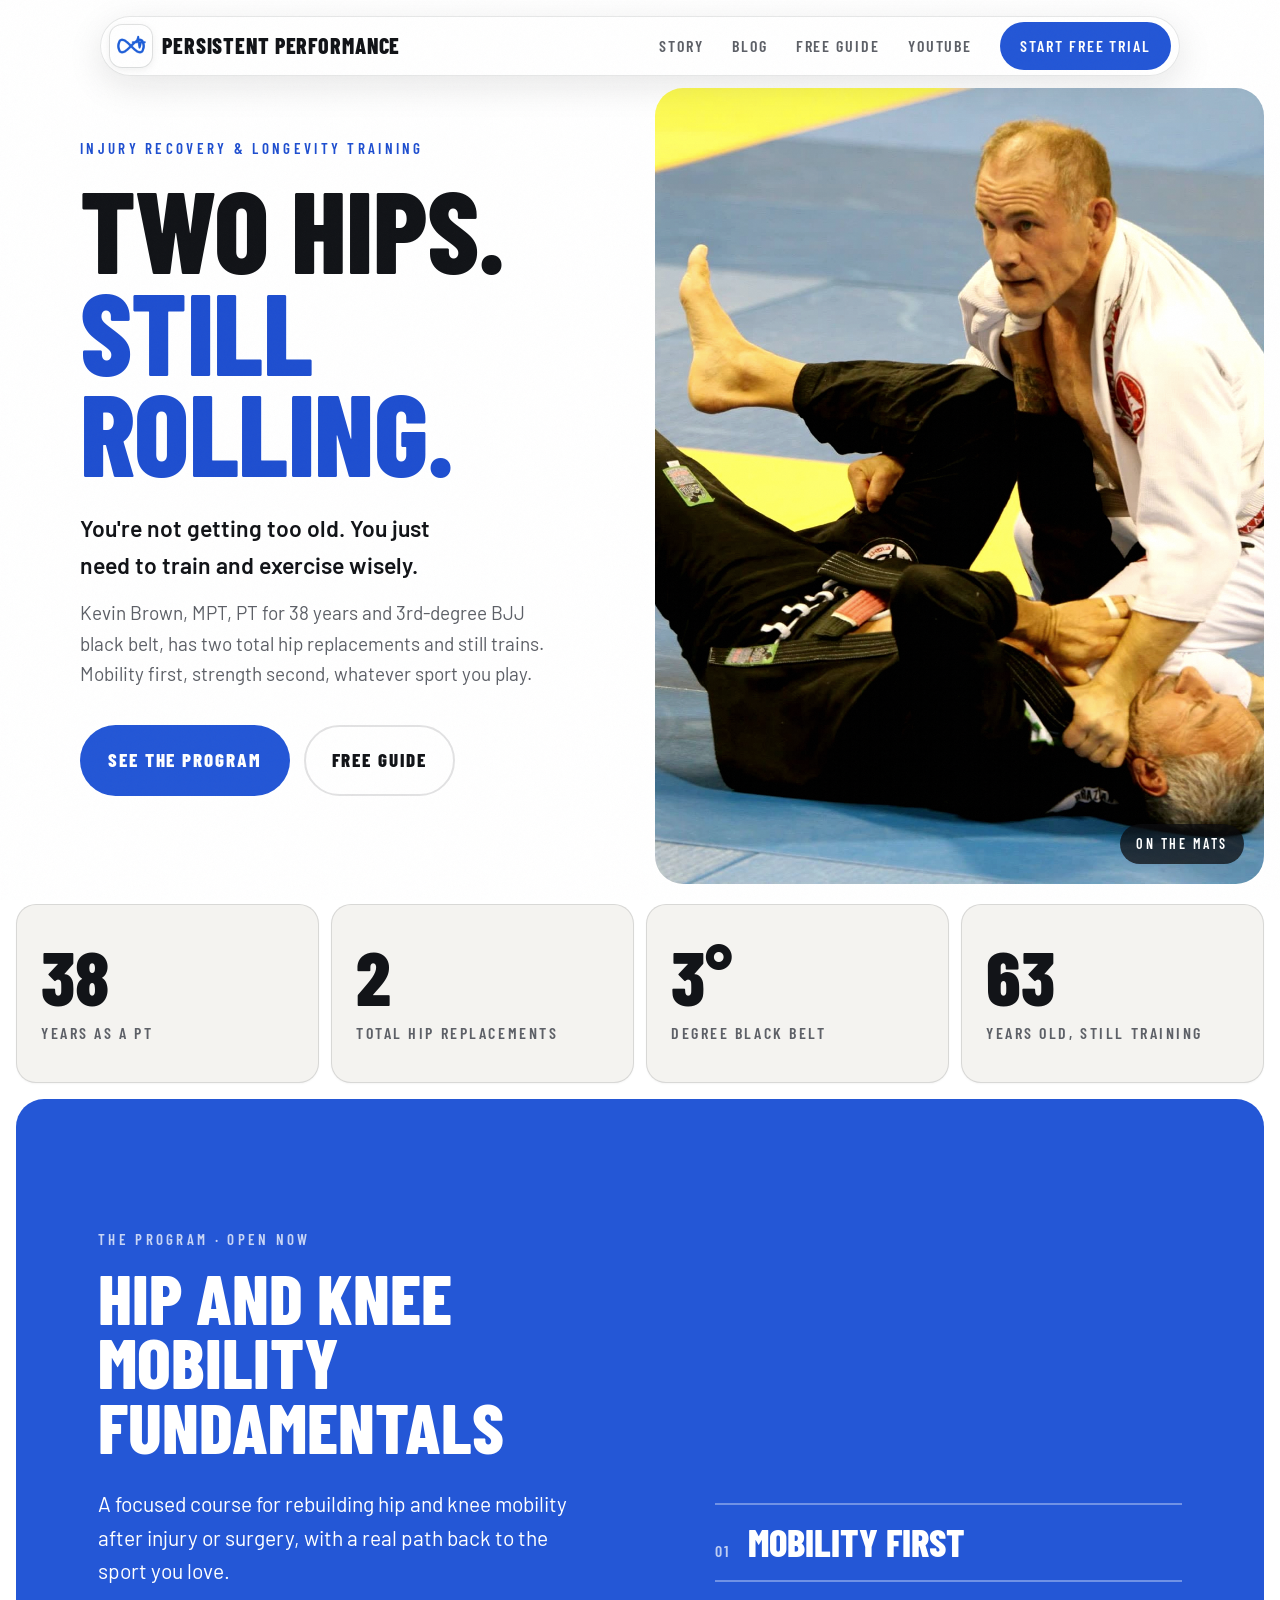
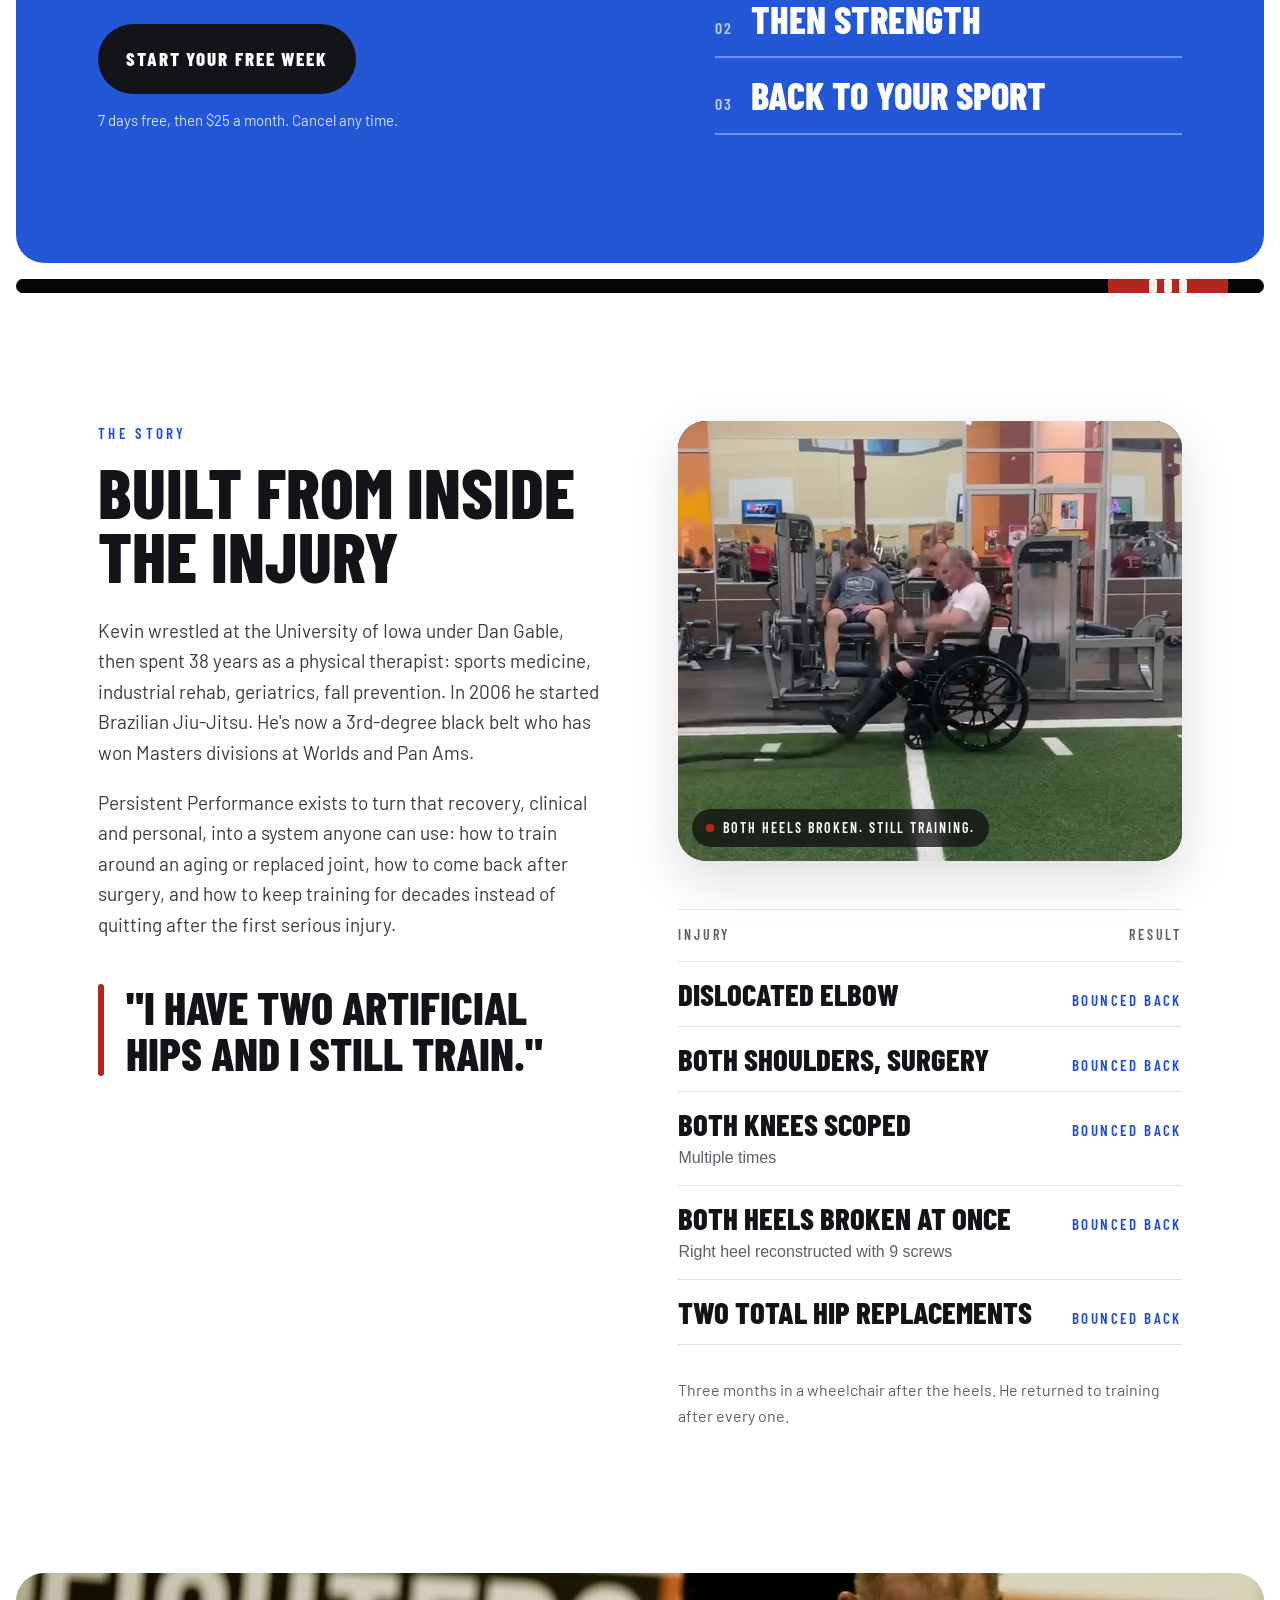
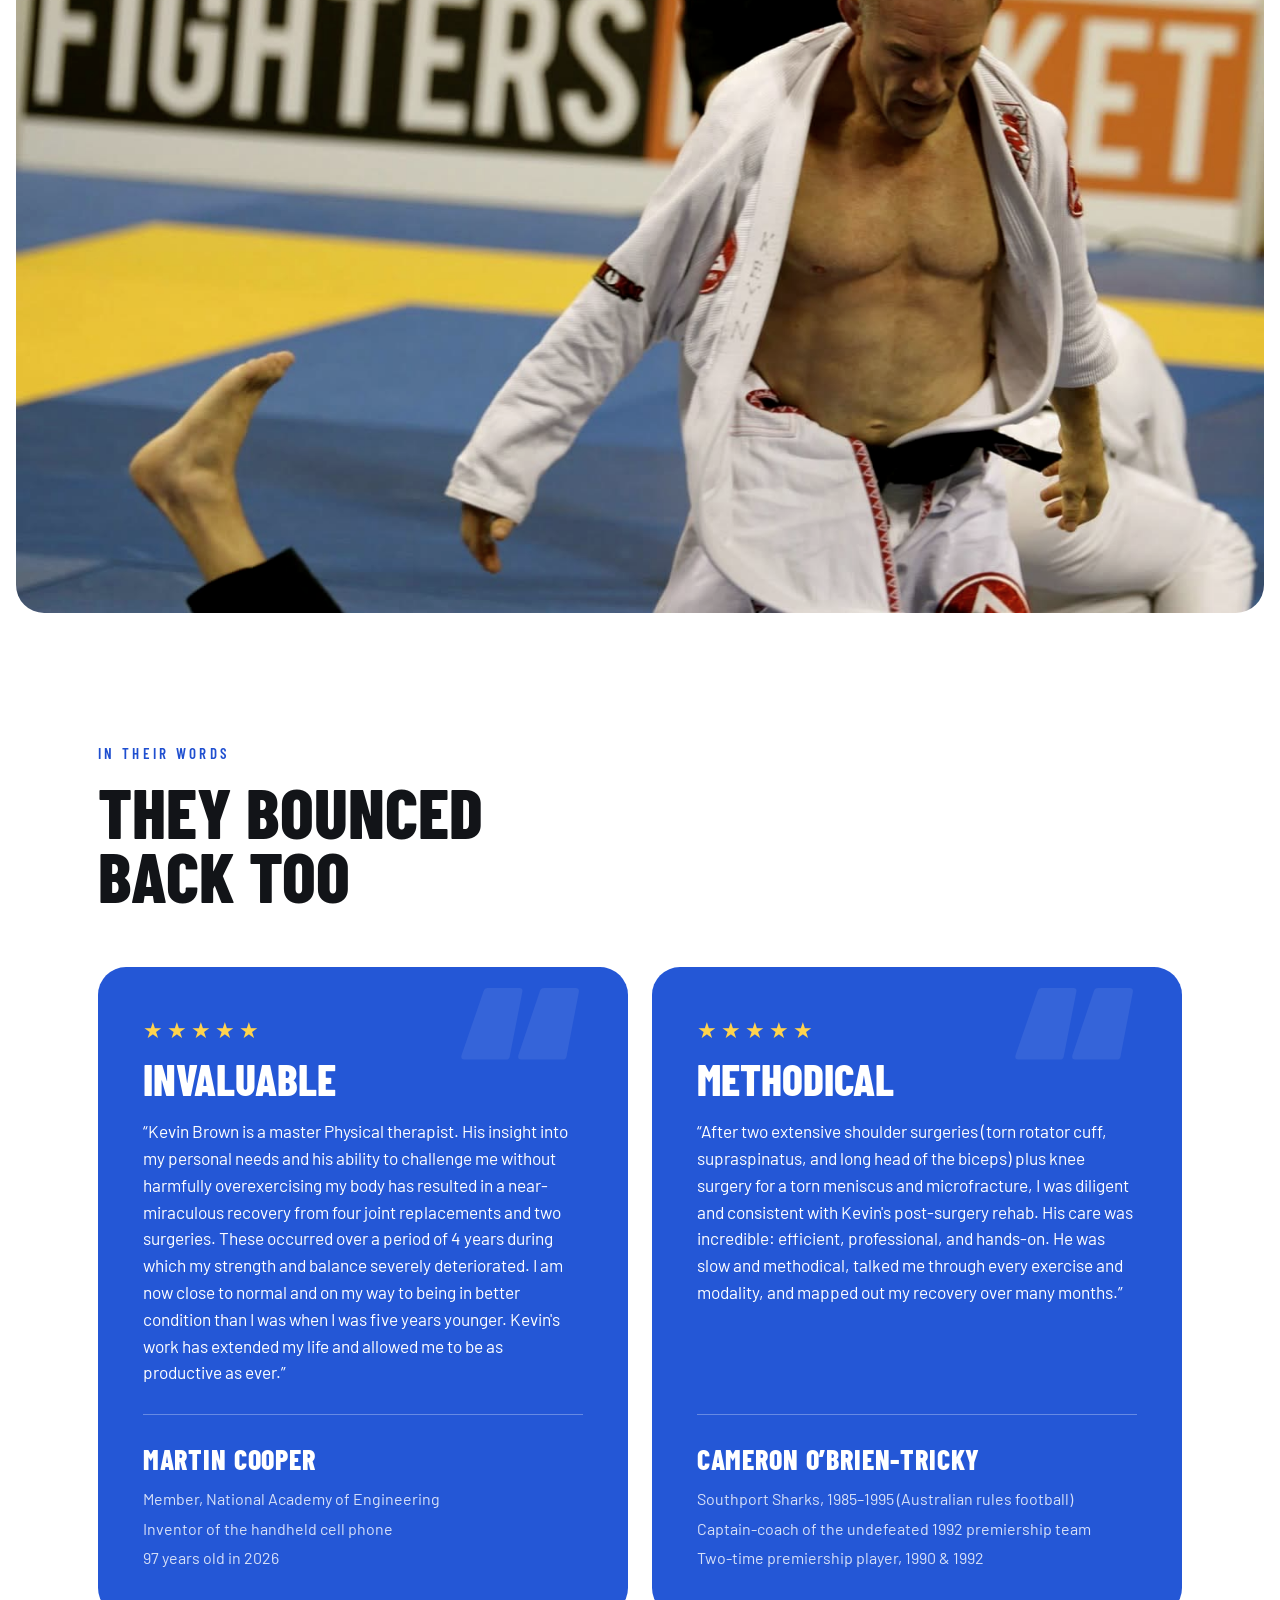
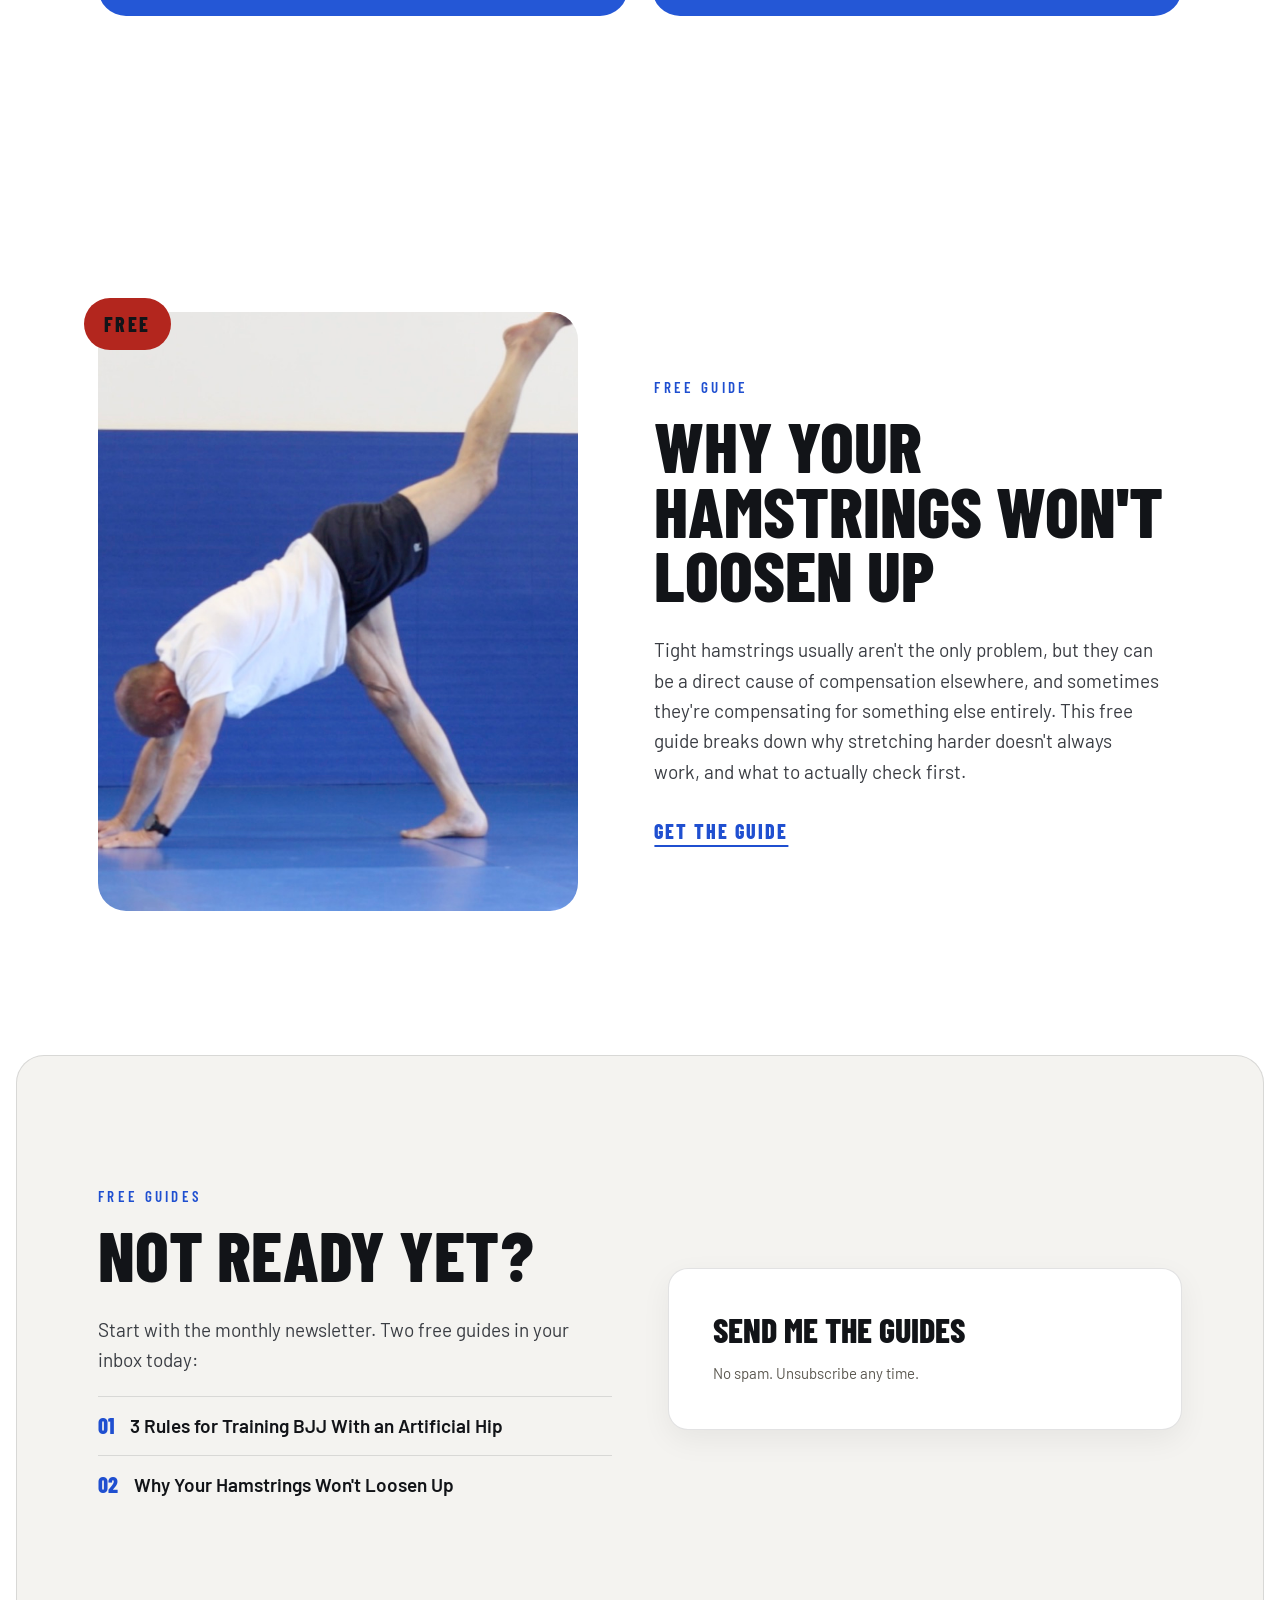
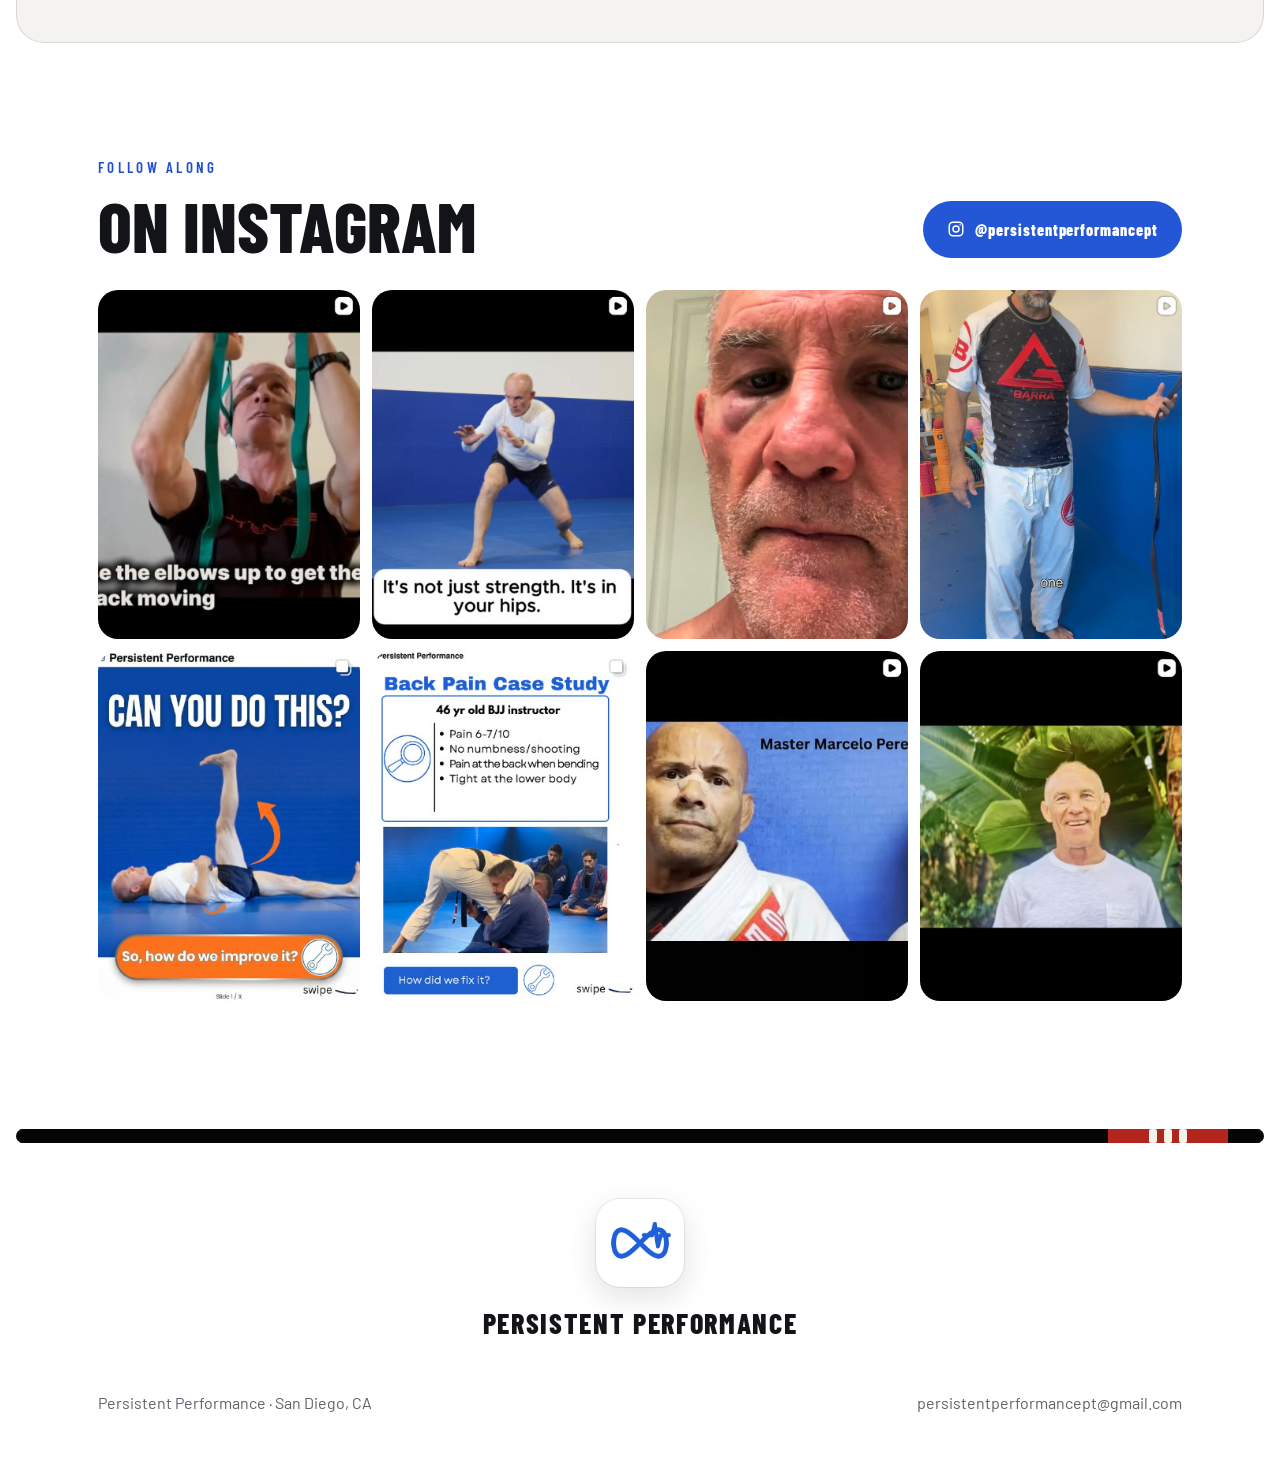
==== commit 7662d44d: "Injury ledger: knees scoped multiple times, right heel 9 screws Co-Authored-By: Claude Opus 5.5 <nor" ====
--- a/index.html
+++ b/index.html
@@ -129,6 +129,7 @@
   .ledger li{display:flex;justify-content:space-between;align-items:baseline;gap:16px;padding:16px 0;border-bottom:1px solid var(--line);font-family:var(--display);font-weight:800;font-size:clamp(24px,2.4vw,32px);text-transform:uppercase;line-height:1.05}
   .ledger li em{font-style:normal;font-family:var(--display);font-weight:600;font-size:15px;letter-spacing:.16em;color:var(--blue-hi);white-space:nowrap}
   .ledger ul{list-style:none;margin:0;padding:0}
+  .ledger li small{display:block;margin-top:8px;font-family:var(--body);font-weight:500;font-size:16px;letter-spacing:0;text-transform:none;line-height:1.3;color:var(--chalk-soft)}
   .ledger-foot{padding-top:16px;color:var(--chalk-soft);font-size:16px}
   @media (max-width:900px){.story-grid{grid-template-columns:1fr}}
 
@@ -476,8 +477,8 @@
         <ul>
           <li>Dislocated elbow <em>Bounced back</em></li>
           <li>Both shoulders, surgery <em>Bounced back</em></li>
-          <li>Both knees scoped <em>Bounced back</em></li>
-          <li>Both heels broken at once <em>Bounced back</em></li>
+          <li><span>Both knees scoped<small>Multiple times</small></span> <em>Bounced back</em></li>
+          <li><span>Both heels broken at once<small>Right heel reconstructed with 9 screws</small></span> <em>Bounced back</em></li>
           <li>Two total hip replacements <em>Bounced back</em></li>
         </ul>
         <p class="ledger-foot">Three months in a wheelchair after the heels. He returned to training after every one.</p>
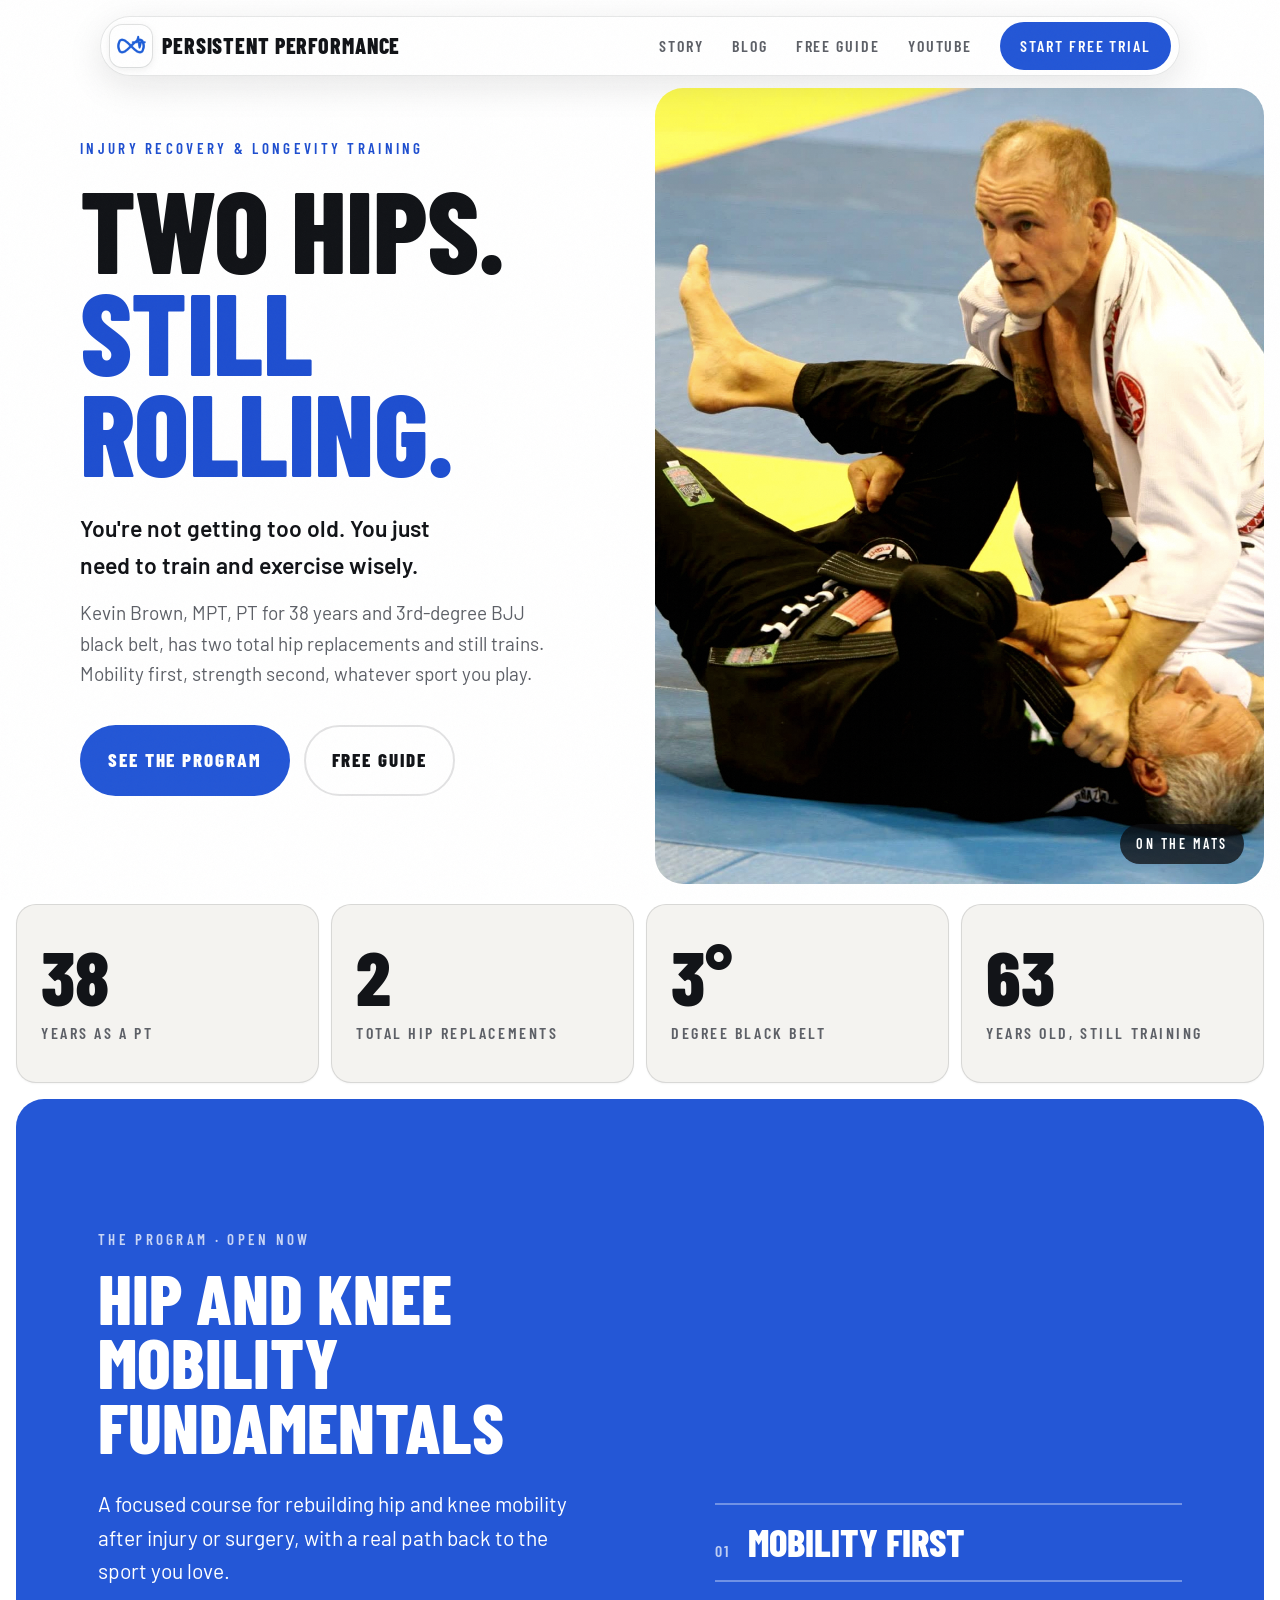
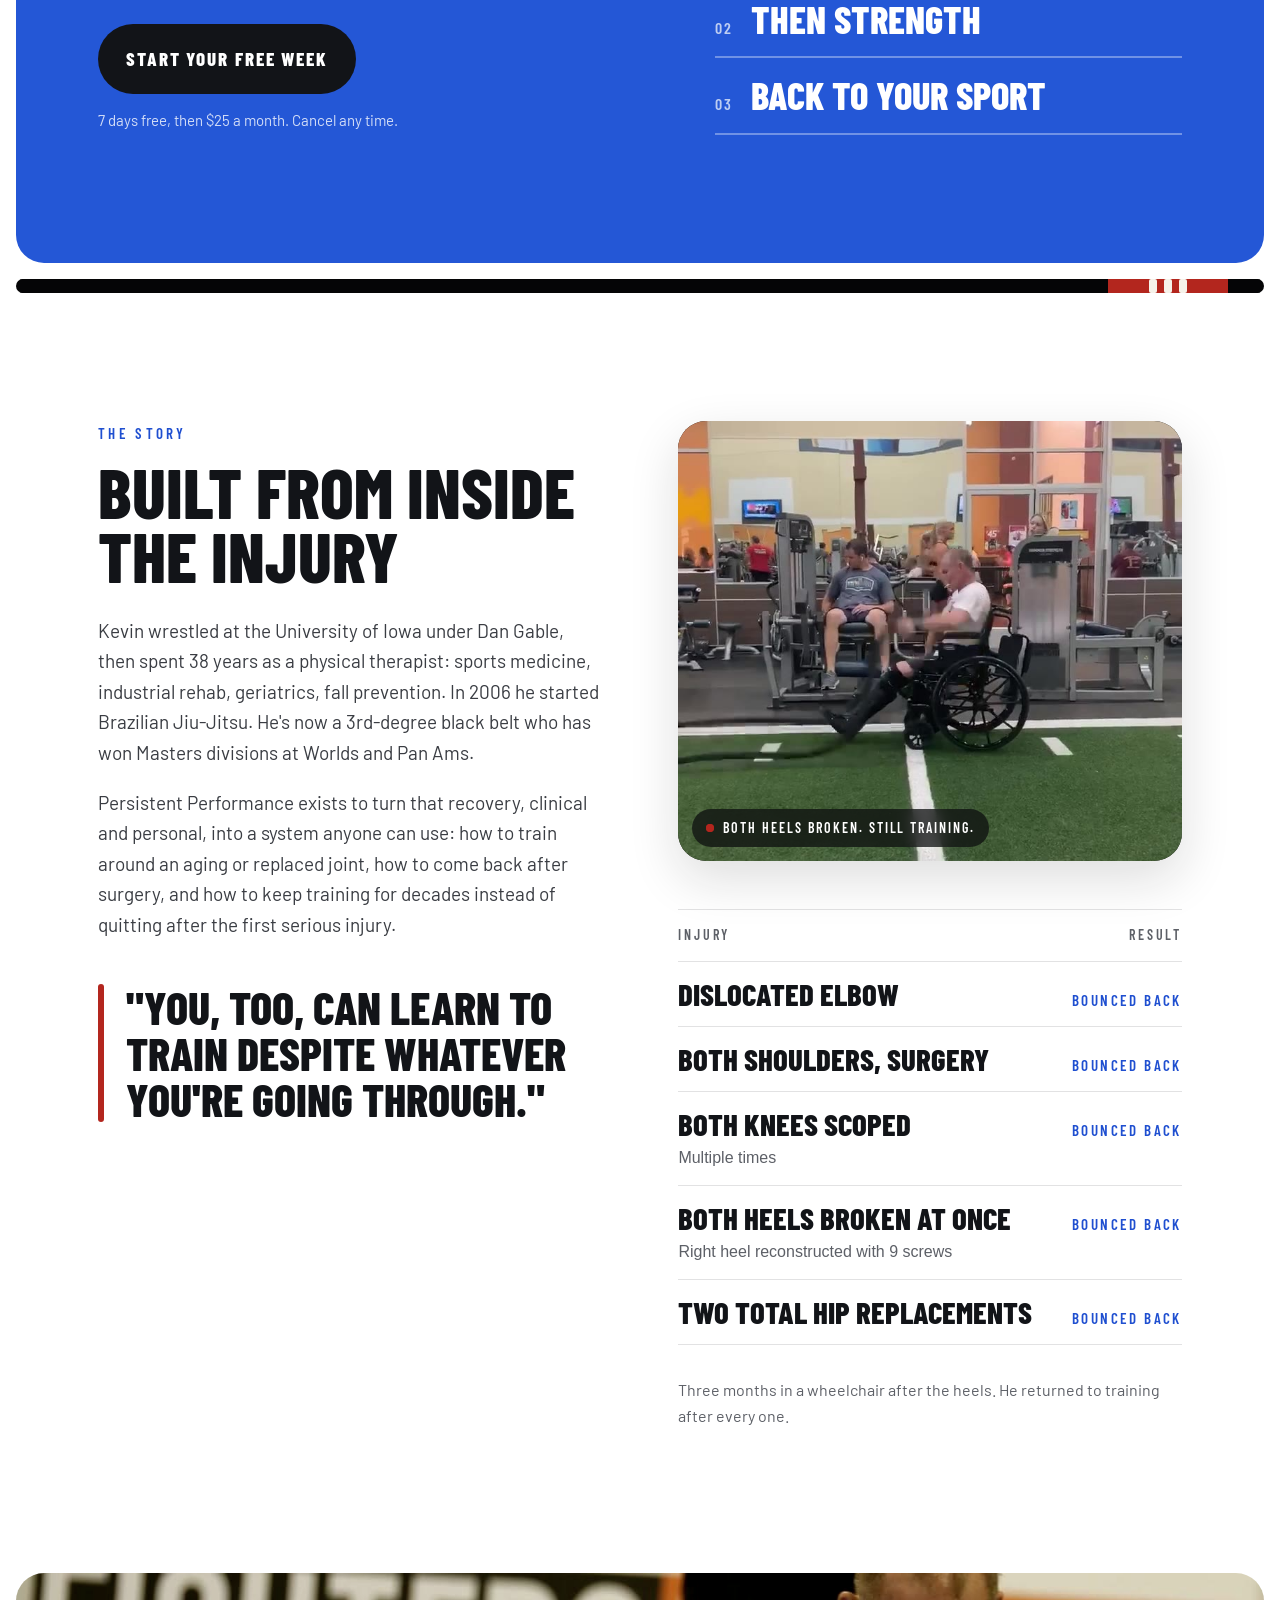
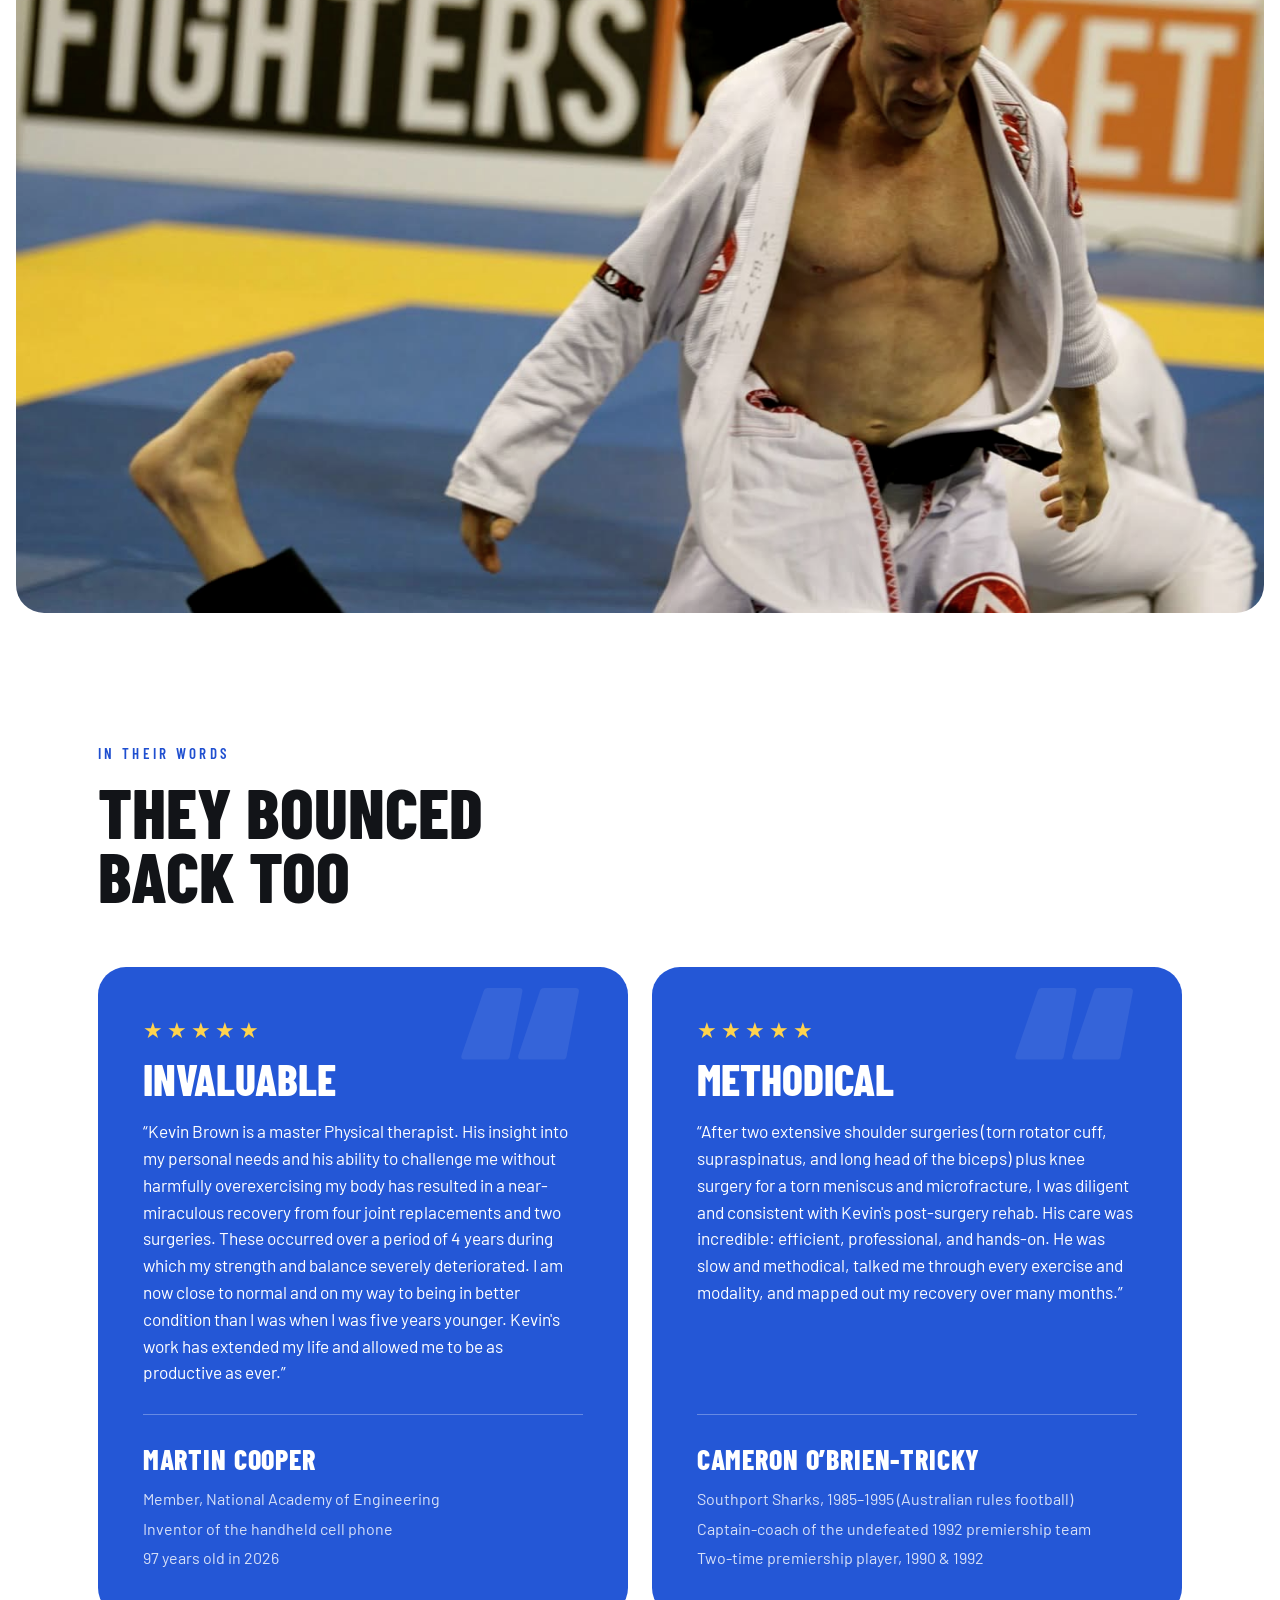
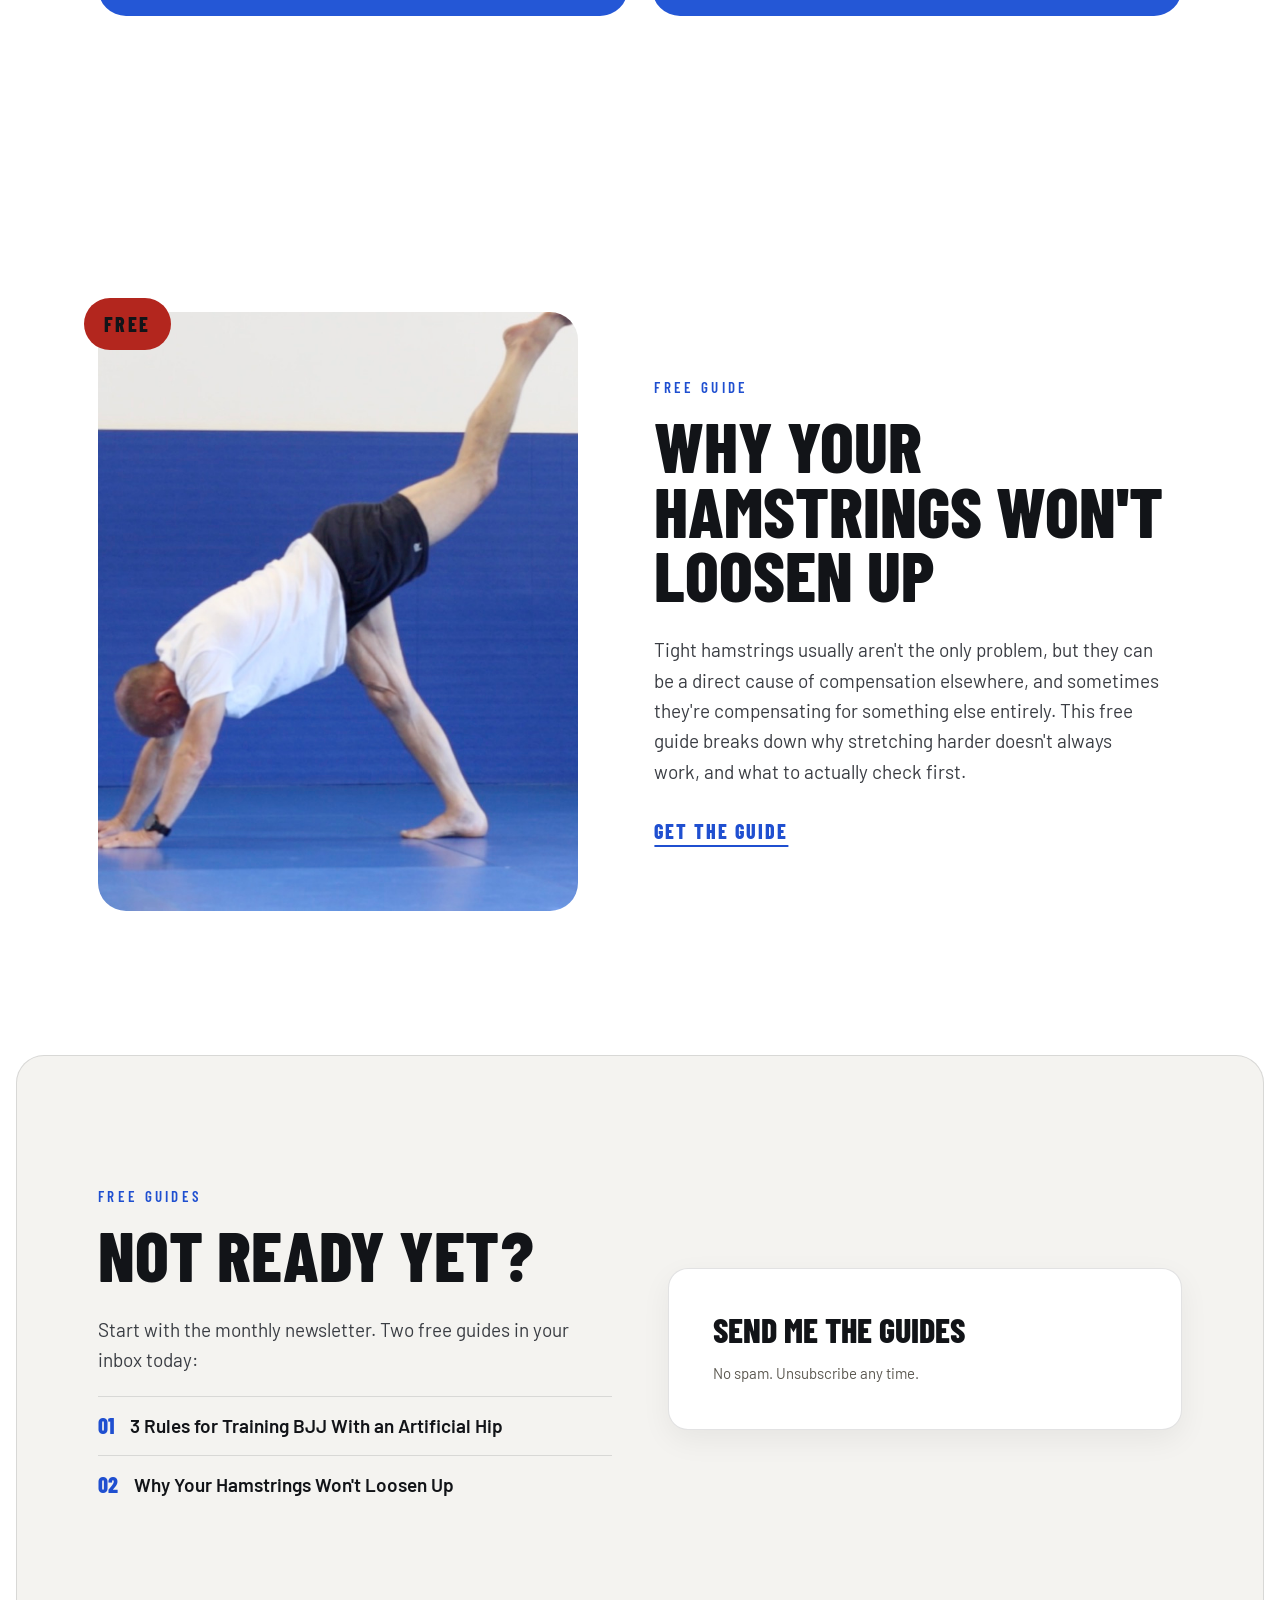
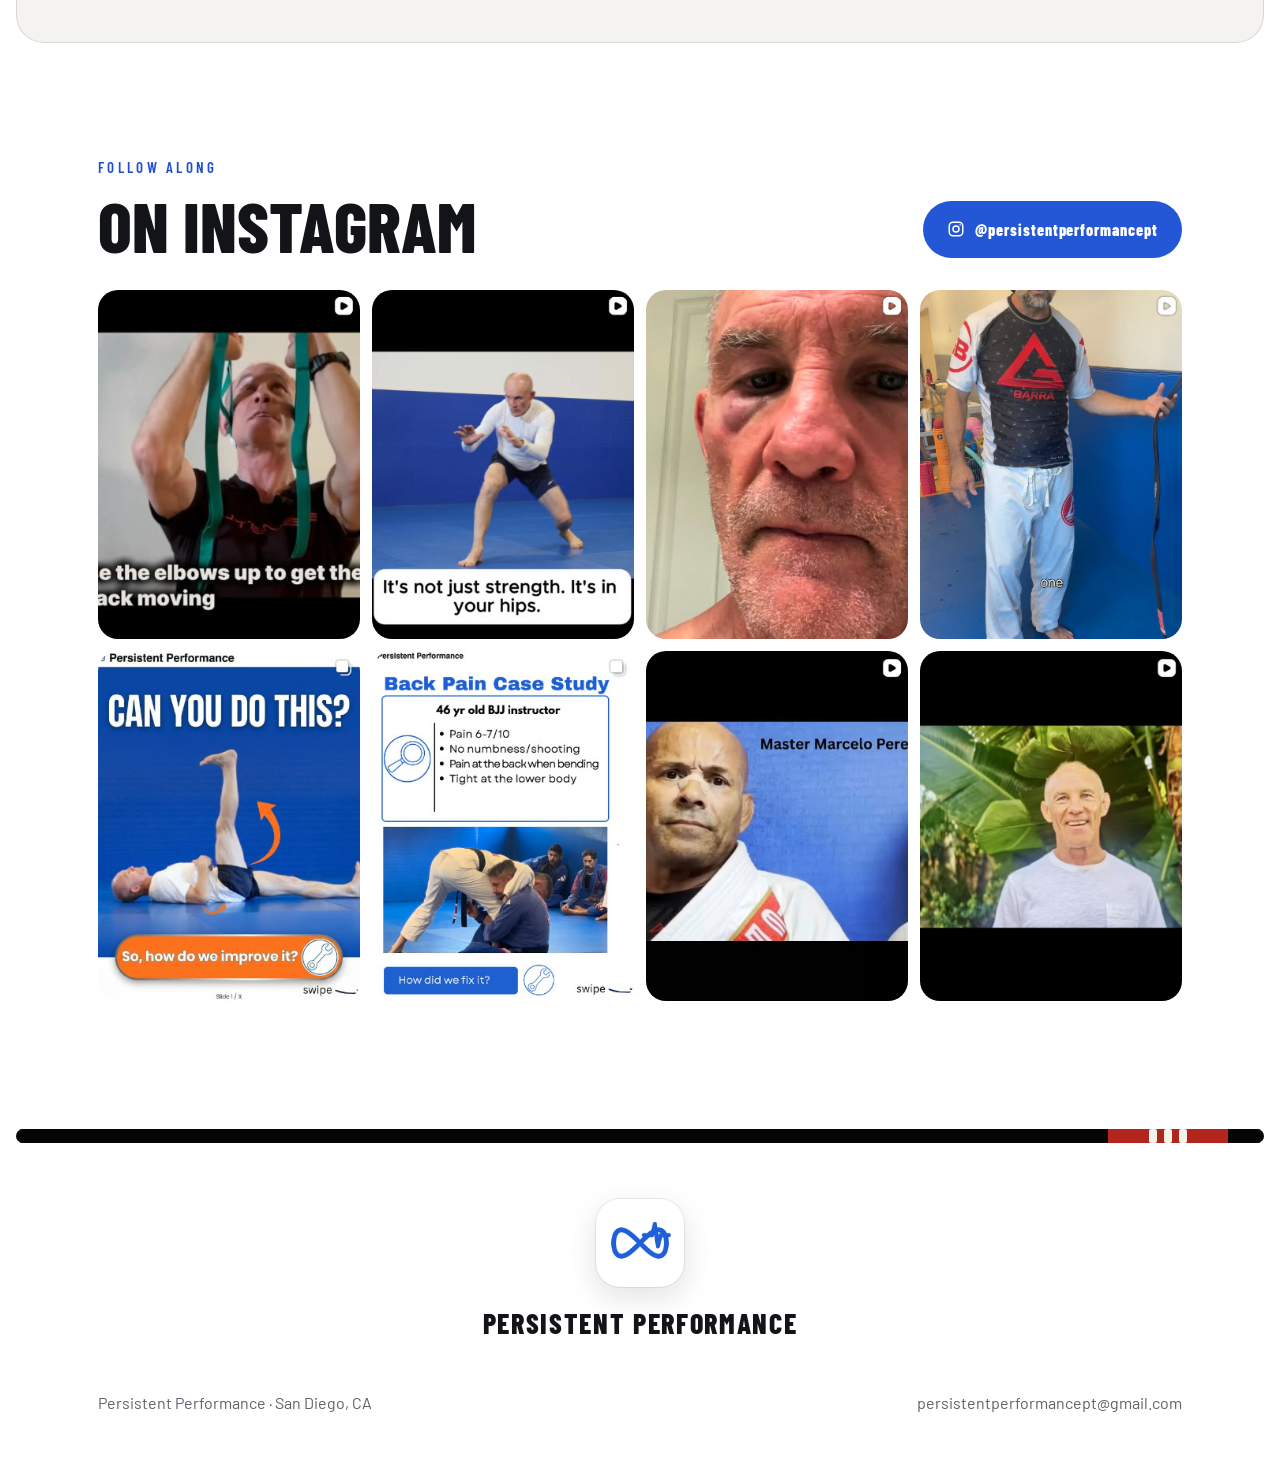
==== commit 3805893f: "Story pull quote: 'You, too, can learn to train...' Co-Authored-By: Claude Opus 5.5 <noreply@anthrop" ====
--- a/index.html
+++ b/index.html
@@ -465,7 +465,7 @@
           <p>Kevin wrestled at the University of Iowa under Dan Gable, then spent 38 years as a physical therapist: sports medicine, industrial rehab, geriatrics, fall prevention. In 2006 he started Brazilian Jiu-Jitsu. He's now a 3rd-degree black belt who has won Masters divisions at Worlds and Pan Ams.</p>
           <p>Persistent Performance exists to turn that recovery, clinical and personal, into a system anyone can use: how to train around an aging or replaced joint, how to come back after surgery, and how to keep training for decades instead of quitting after the first serious injury.</p>
         </div>
-        <p class="pull">"I have two artificial hips and I still train."</p>
+        <p class="pull">"You, too, can learn to train despite whatever you're going through."</p>
       </div>
       <div class="story-side">
       <figure class="story-video reveal">
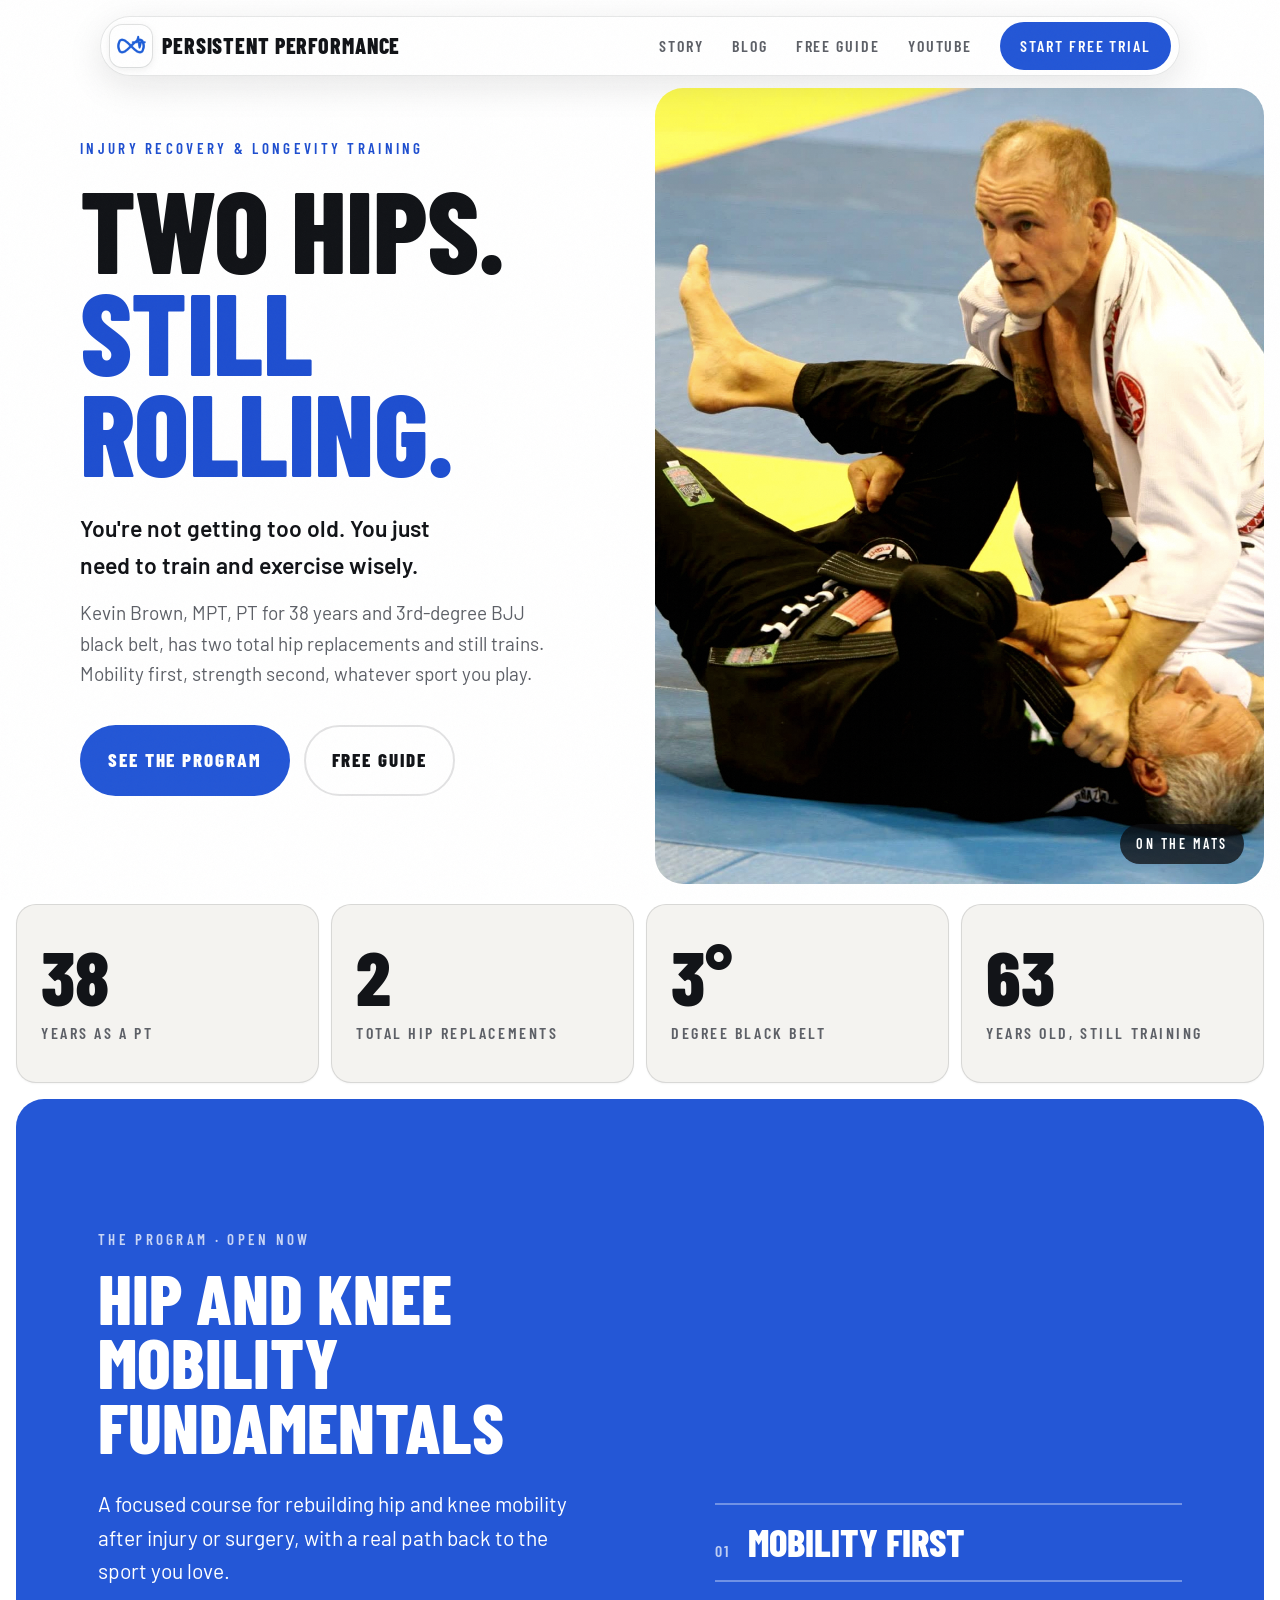
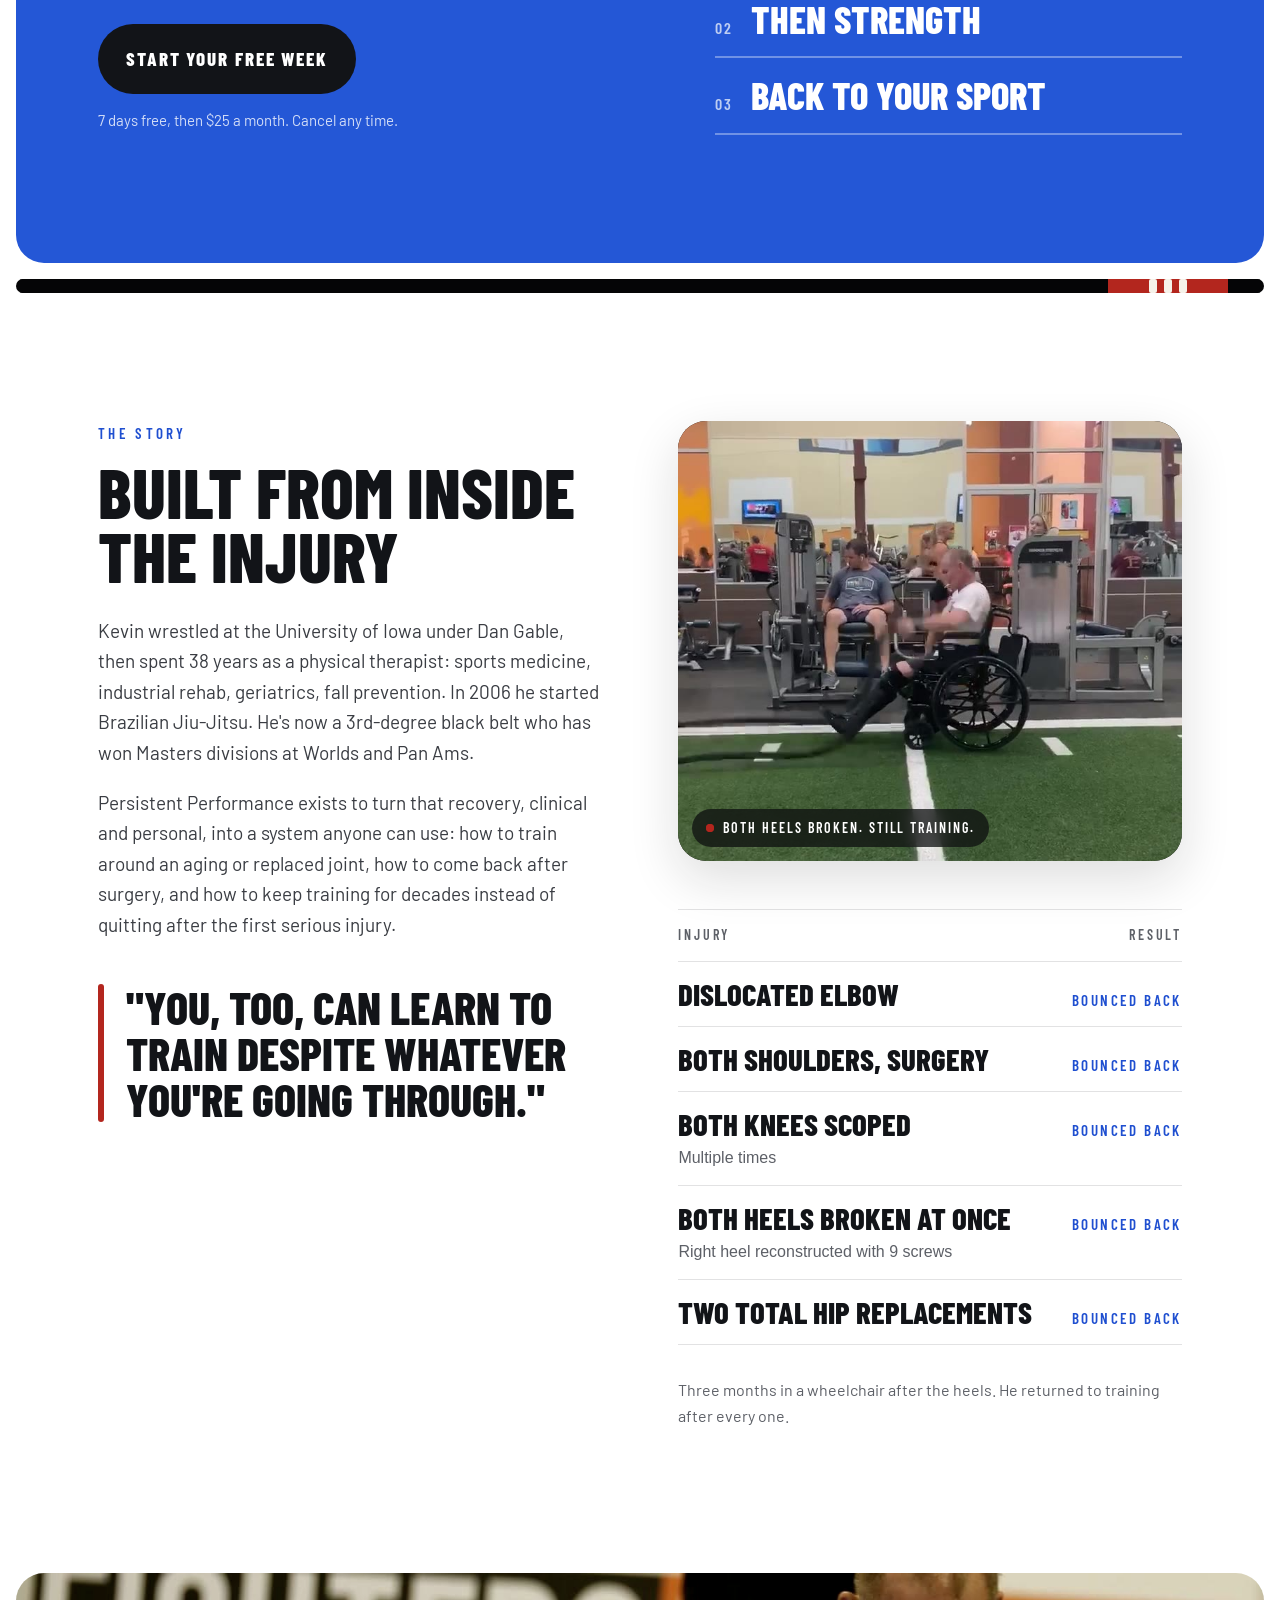
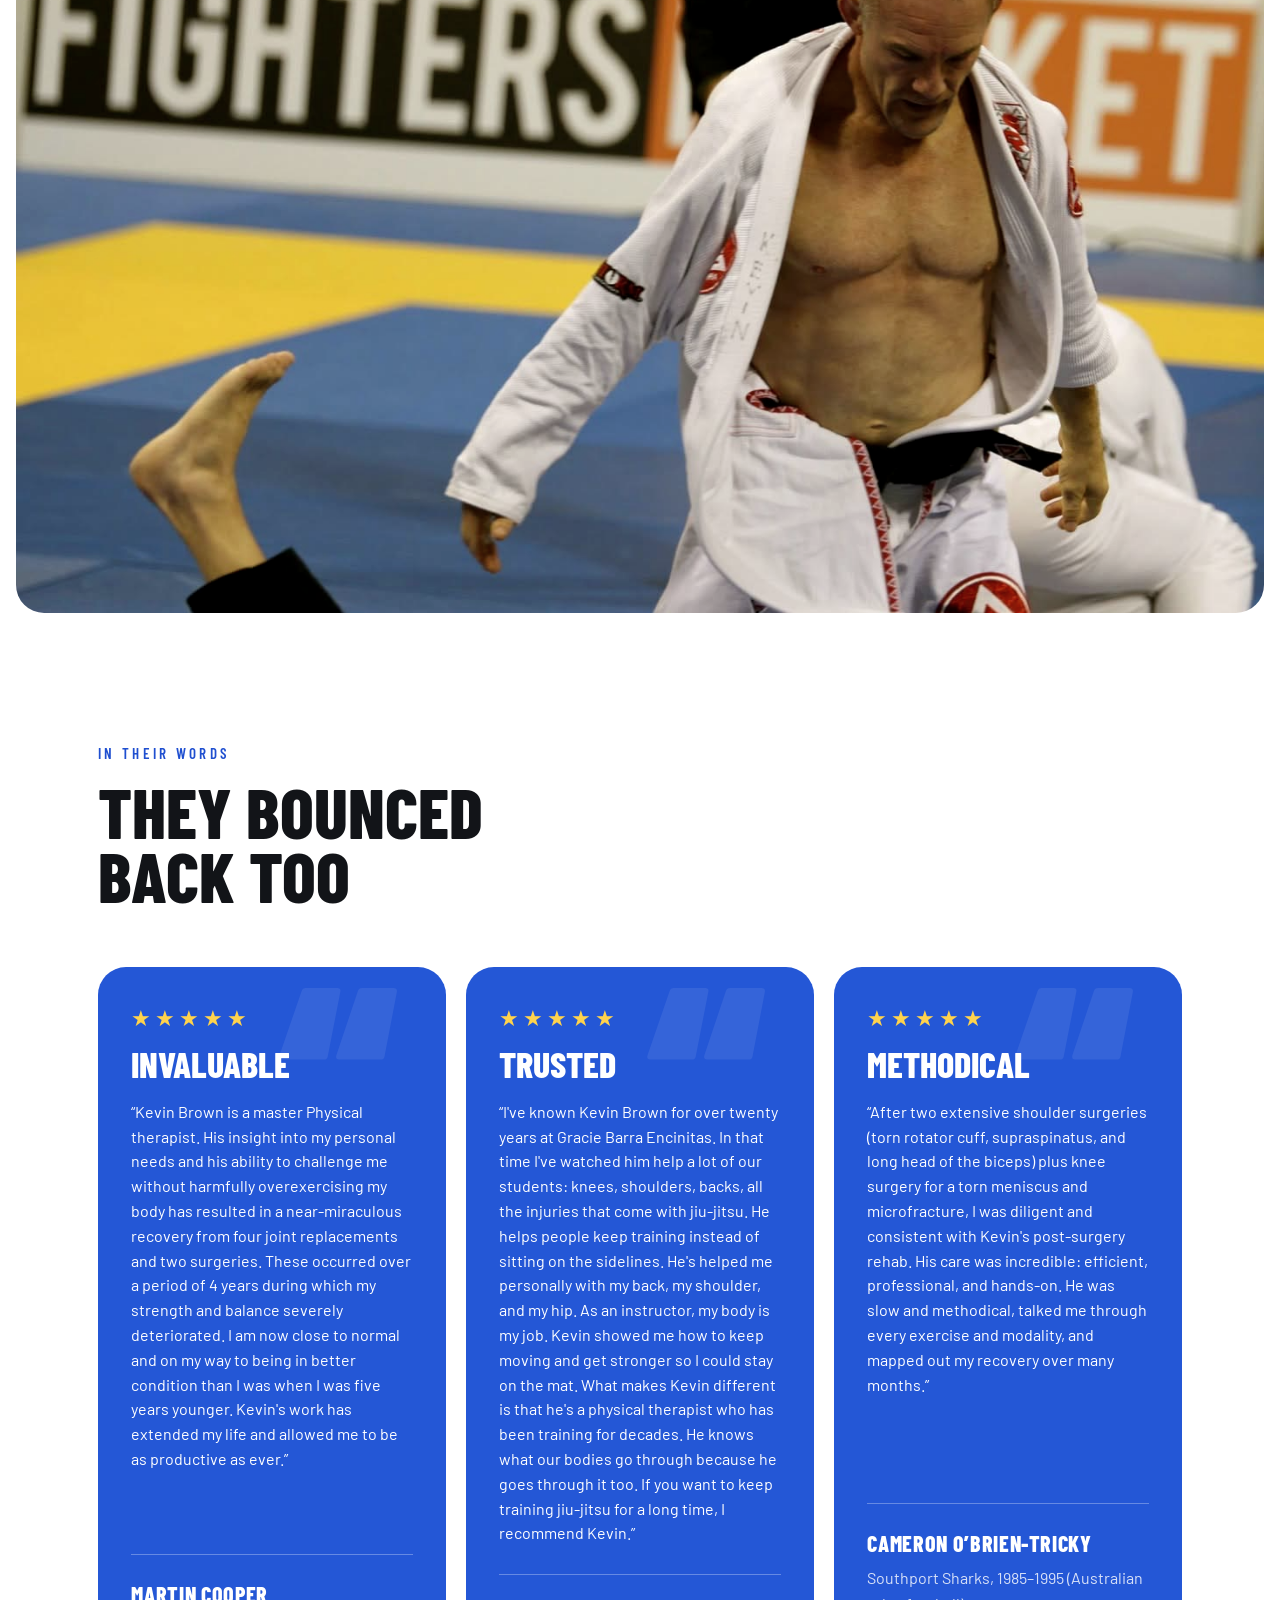
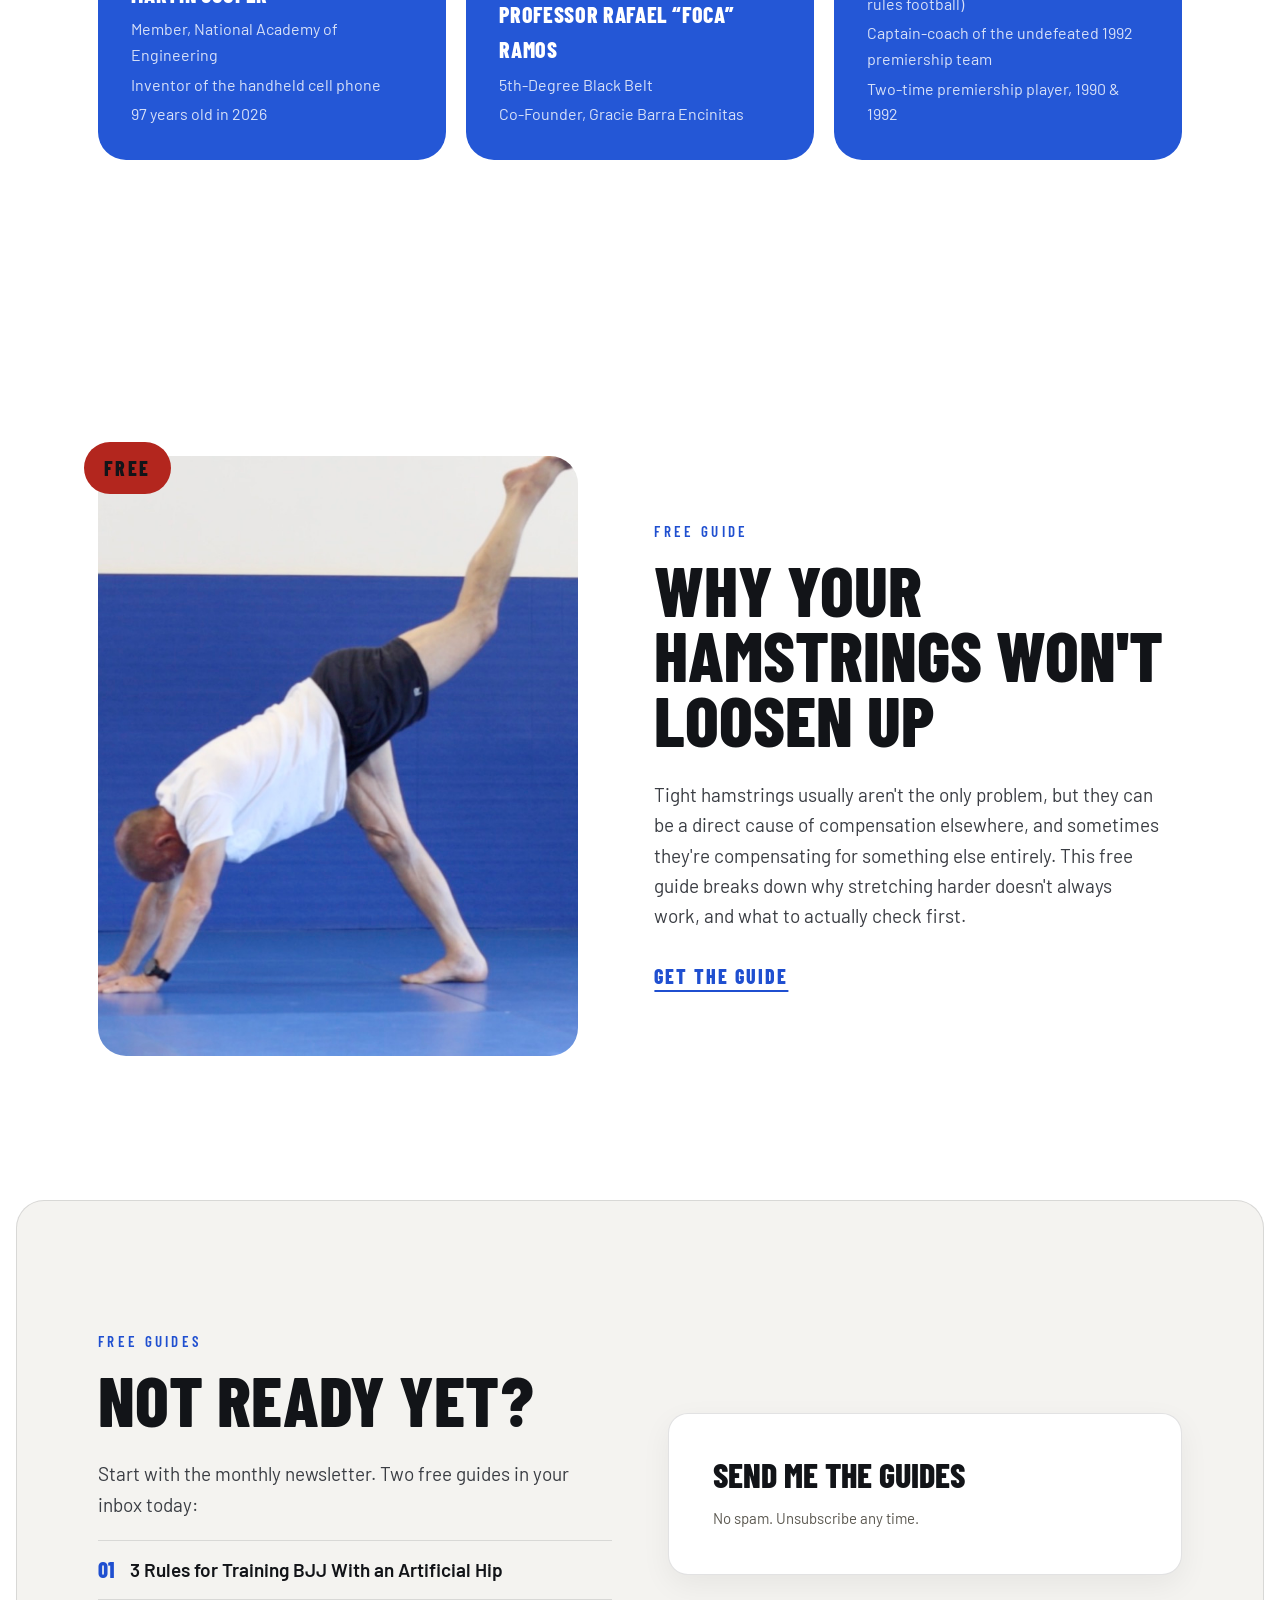
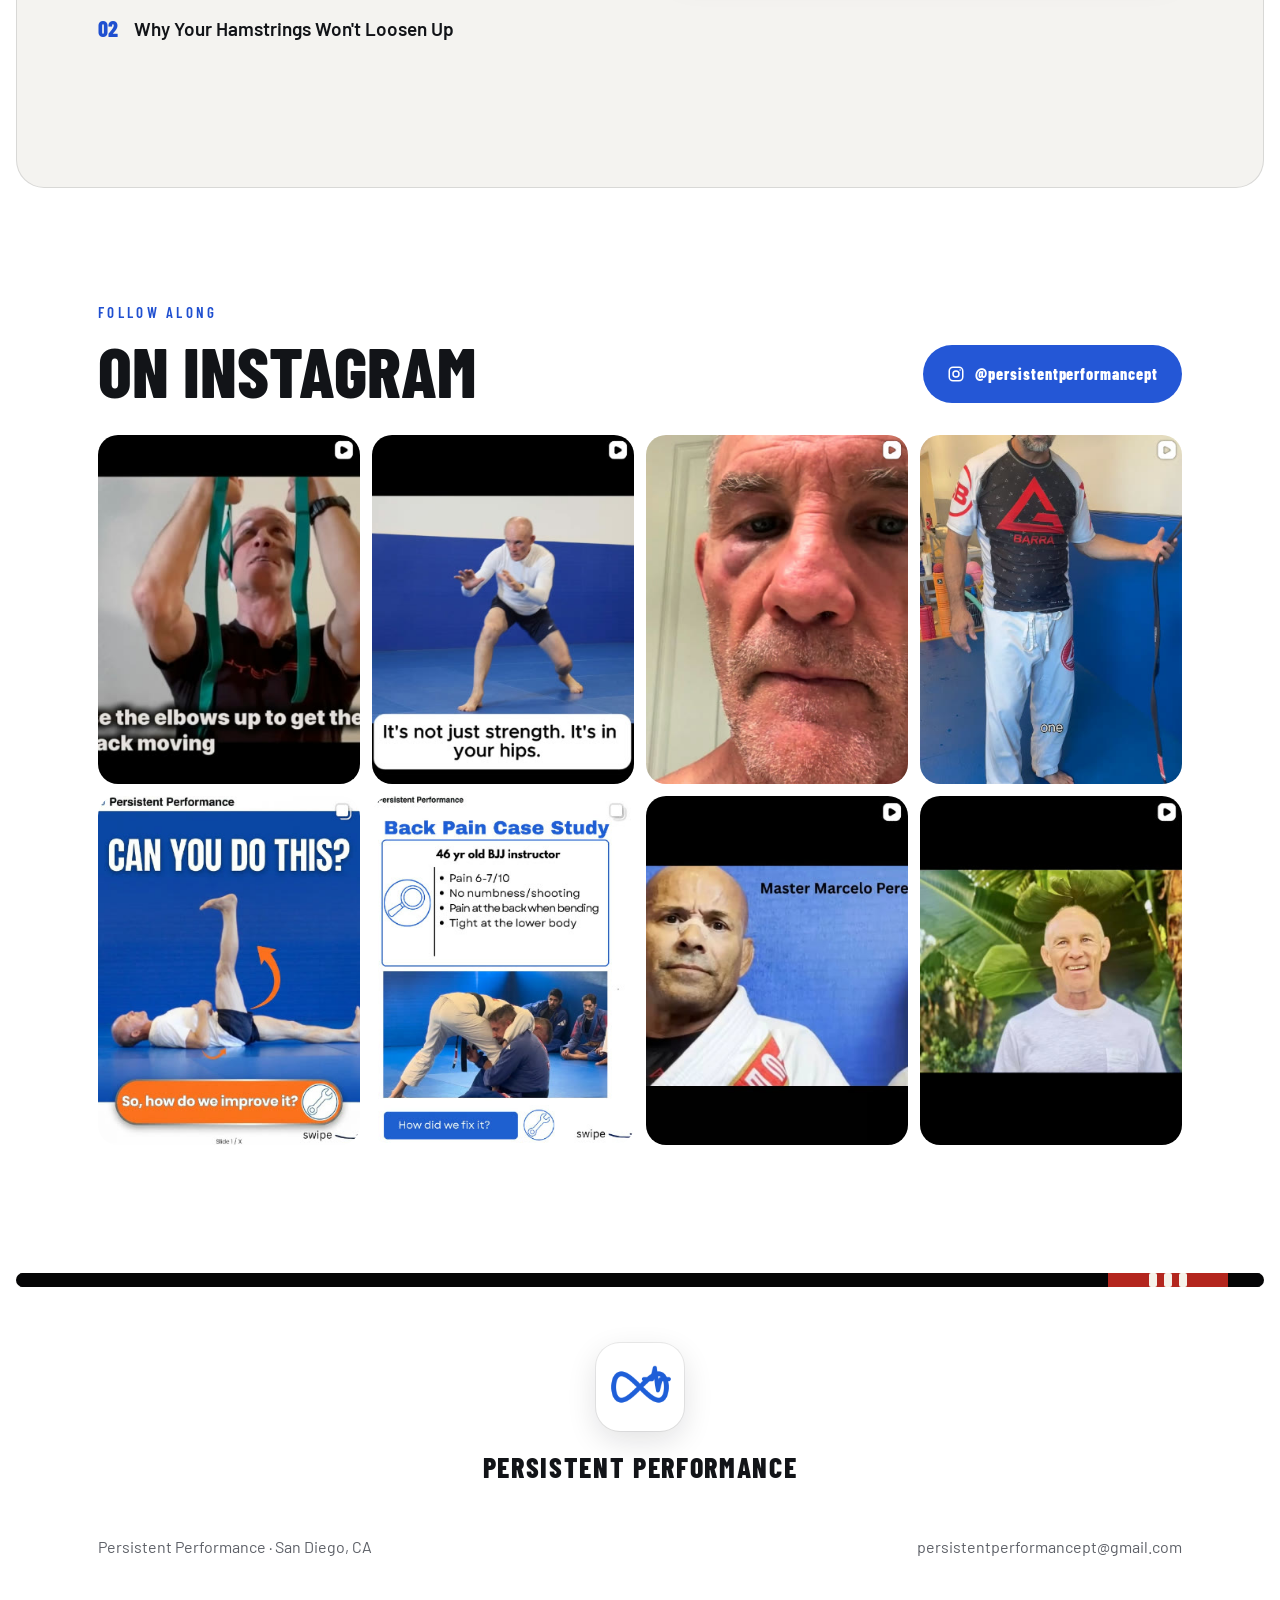
==== commit 28573c5c: "Add Rafael Ramos testimonial; show three testimonials in one row Co-Authored-By: Claude Opus 5.5 <no" ====
--- a/index.html
+++ b/index.html
@@ -242,7 +242,12 @@
   .feature-pair .feature-quote .label{font-size:clamp(36px,3.4vw,52px)}
   .feature-pair .feature-quote blockquote{font-size:clamp(17px,1.35vw,20px)}
   .feature-pair .feature-quote .by{flex-direction:column;gap:4px}
-  @media (max-width:900px){.feature-pair{grid-template-columns:minmax(0,1fr)}}
+  .feature-pair{grid-template-columns:repeat(3,minmax(0,1fr));gap:20px}
+  .feature-pair .feature-quote{padding:clamp(26px,2.6vw,36px)}
+  .feature-pair .feature-quote .label{font-size:clamp(32px,2.8vw,42px)}
+  .feature-pair .feature-quote blockquote{font-size:clamp(16px,1.2vw,18px)}
+  .feature-pair .feature-quote .by b{font-size:22px}
+  @media (max-width:1000px){.feature-pair{grid-template-columns:minmax(0,1fr)}}
   /* ---- Testimonials ---- */
   .reviews-head{display:flex;justify-content:space-between;align-items:end;gap:24px;flex-wrap:wrap;margin-bottom:40px}
   .reviews-head h2{margin-bottom:0}
@@ -510,6 +515,16 @@
       <figure class="feature-quote reveal" style="margin-left:0;margin-right:0">
         <div>
           <div class="stars" aria-label="5 out of 5 stars">&#9733;&#9733;&#9733;&#9733;&#9733;</div>
+          <p class="label">Trusted</p>
+        </div>
+        <div>
+          <blockquote>&ldquo;I've known Kevin Brown for over twenty years at Gracie Barra Encinitas. In that time I've watched him help a lot of our students: knees, shoulders, backs, all the injuries that come with jiu-jitsu. He helps people keep training instead of sitting on the sidelines. He's helped me personally with my back, my shoulder, and my hip. As an instructor, my body is my job. Kevin showed me how to keep moving and get stronger so I could stay on the mat. What makes Kevin different is that he's a physical therapist who has been training for decades. He knows what our bodies go through because he goes through it too. If you want to keep training jiu-jitsu for a long time, I recommend Kevin.&rdquo;</blockquote>
+          <figcaption class="by"><b>Professor Rafael &ldquo;Foca&rdquo; Ramos</b><span>5th-Degree Black Belt</span><span>Co-Founder, Gracie Barra Encinitas</span></figcaption>
+        </div>
+      </figure>
+      <figure class="feature-quote reveal" style="margin-left:0;margin-right:0">
+        <div>
+          <div class="stars" aria-label="5 out of 5 stars">&#9733;&#9733;&#9733;&#9733;&#9733;</div>
           <p class="label">Methodical</p>
         </div>
         <div>
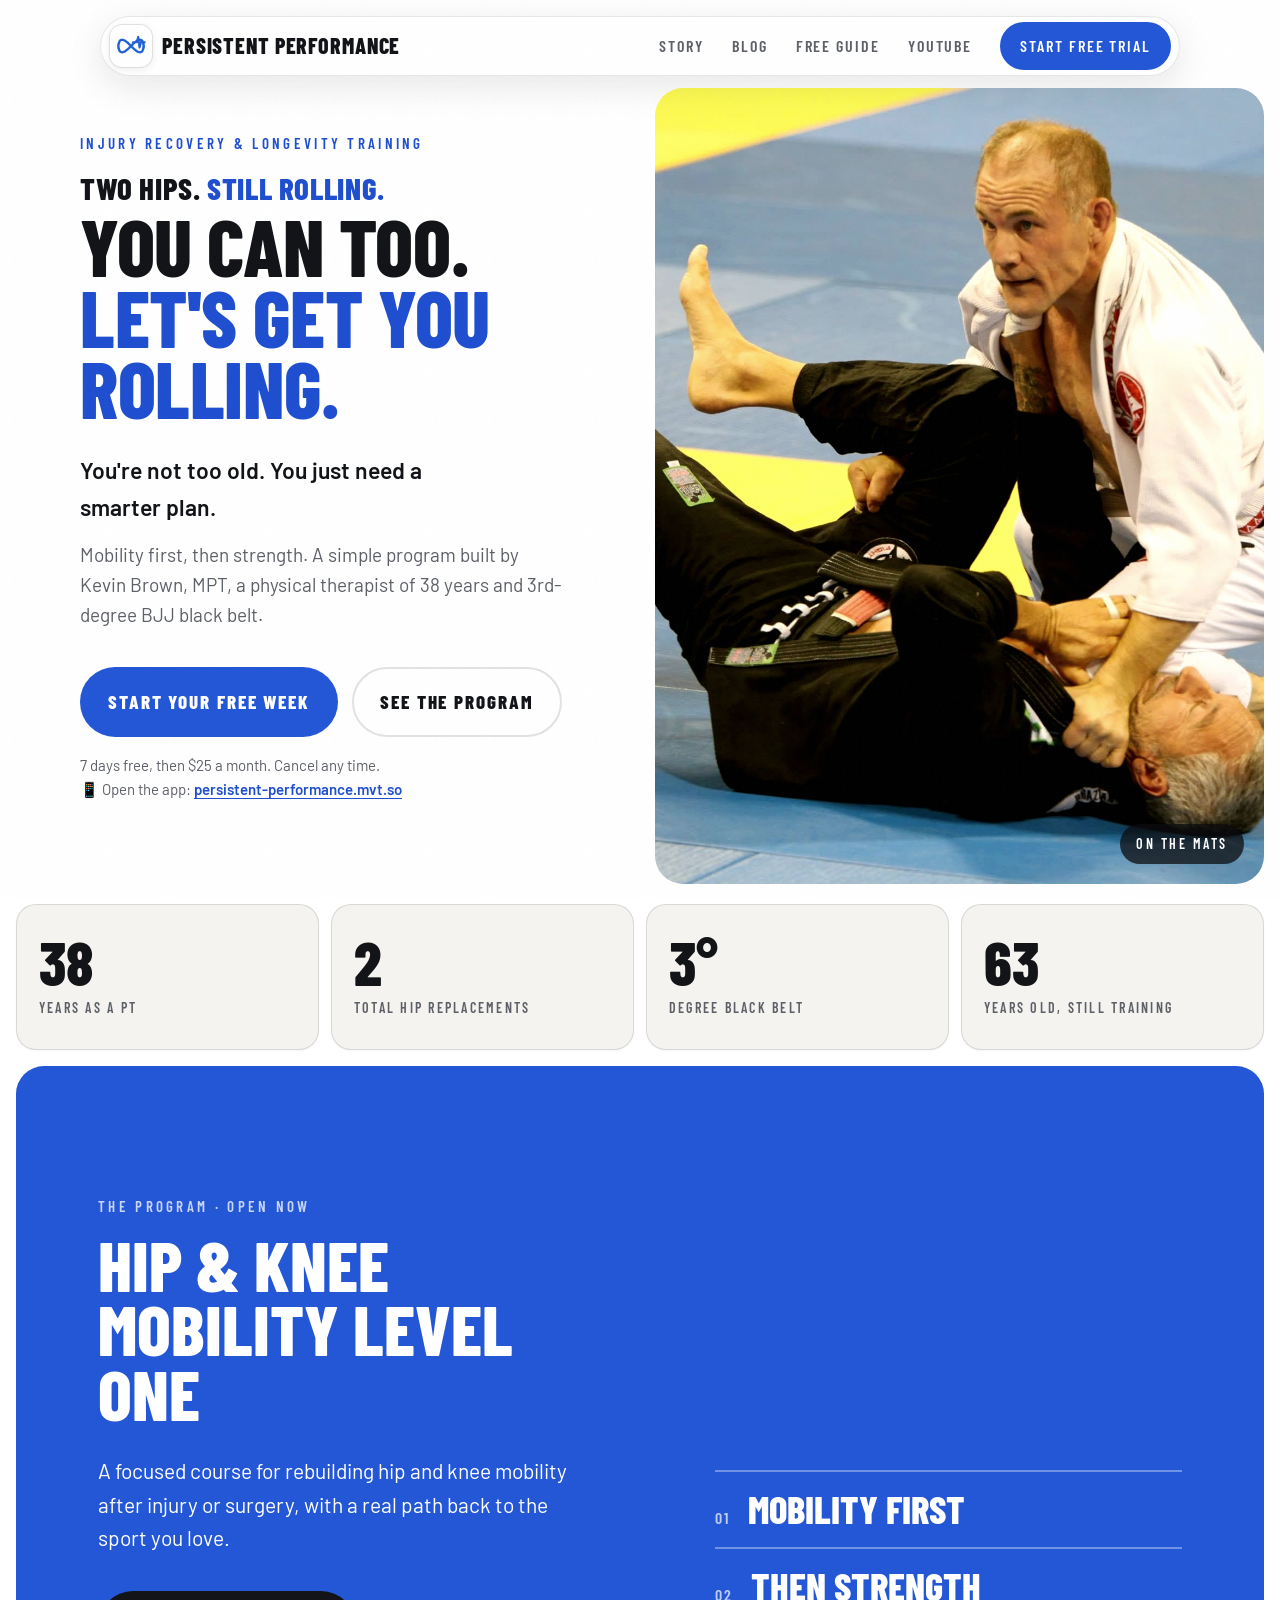
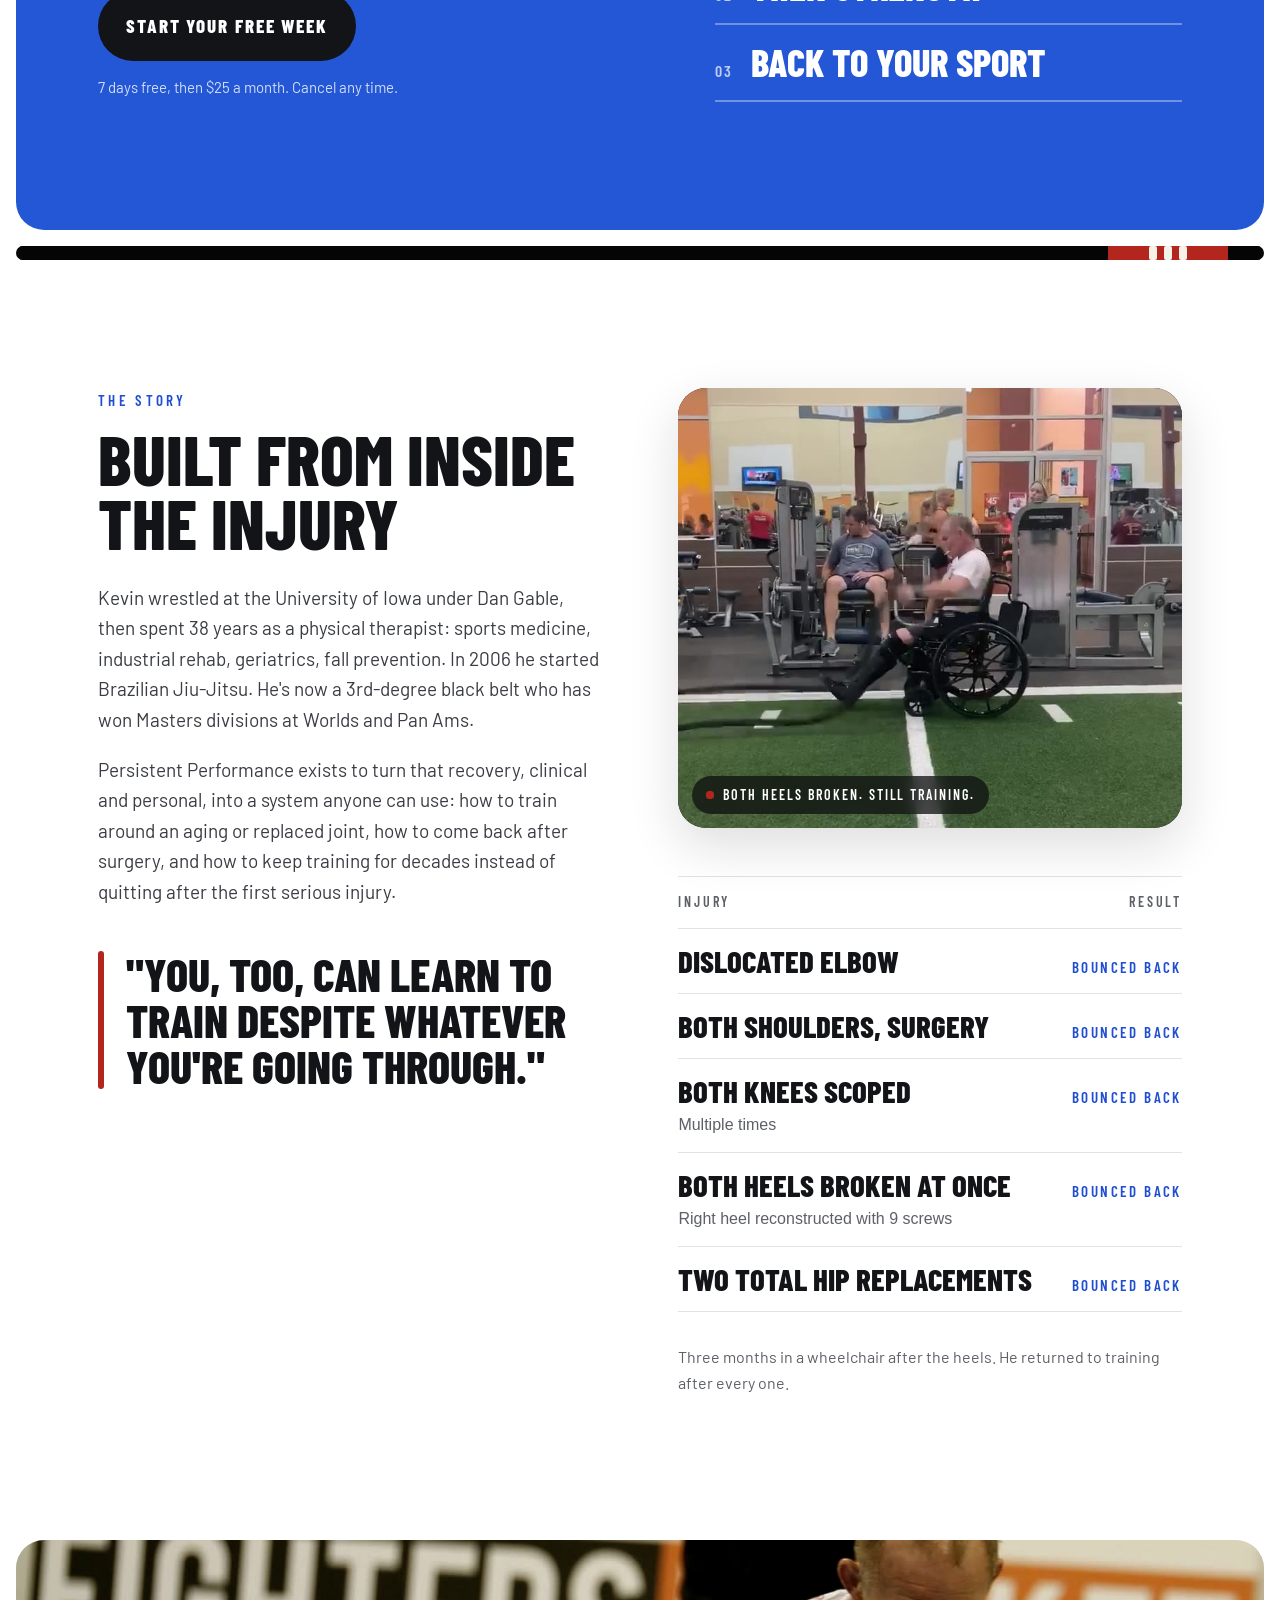
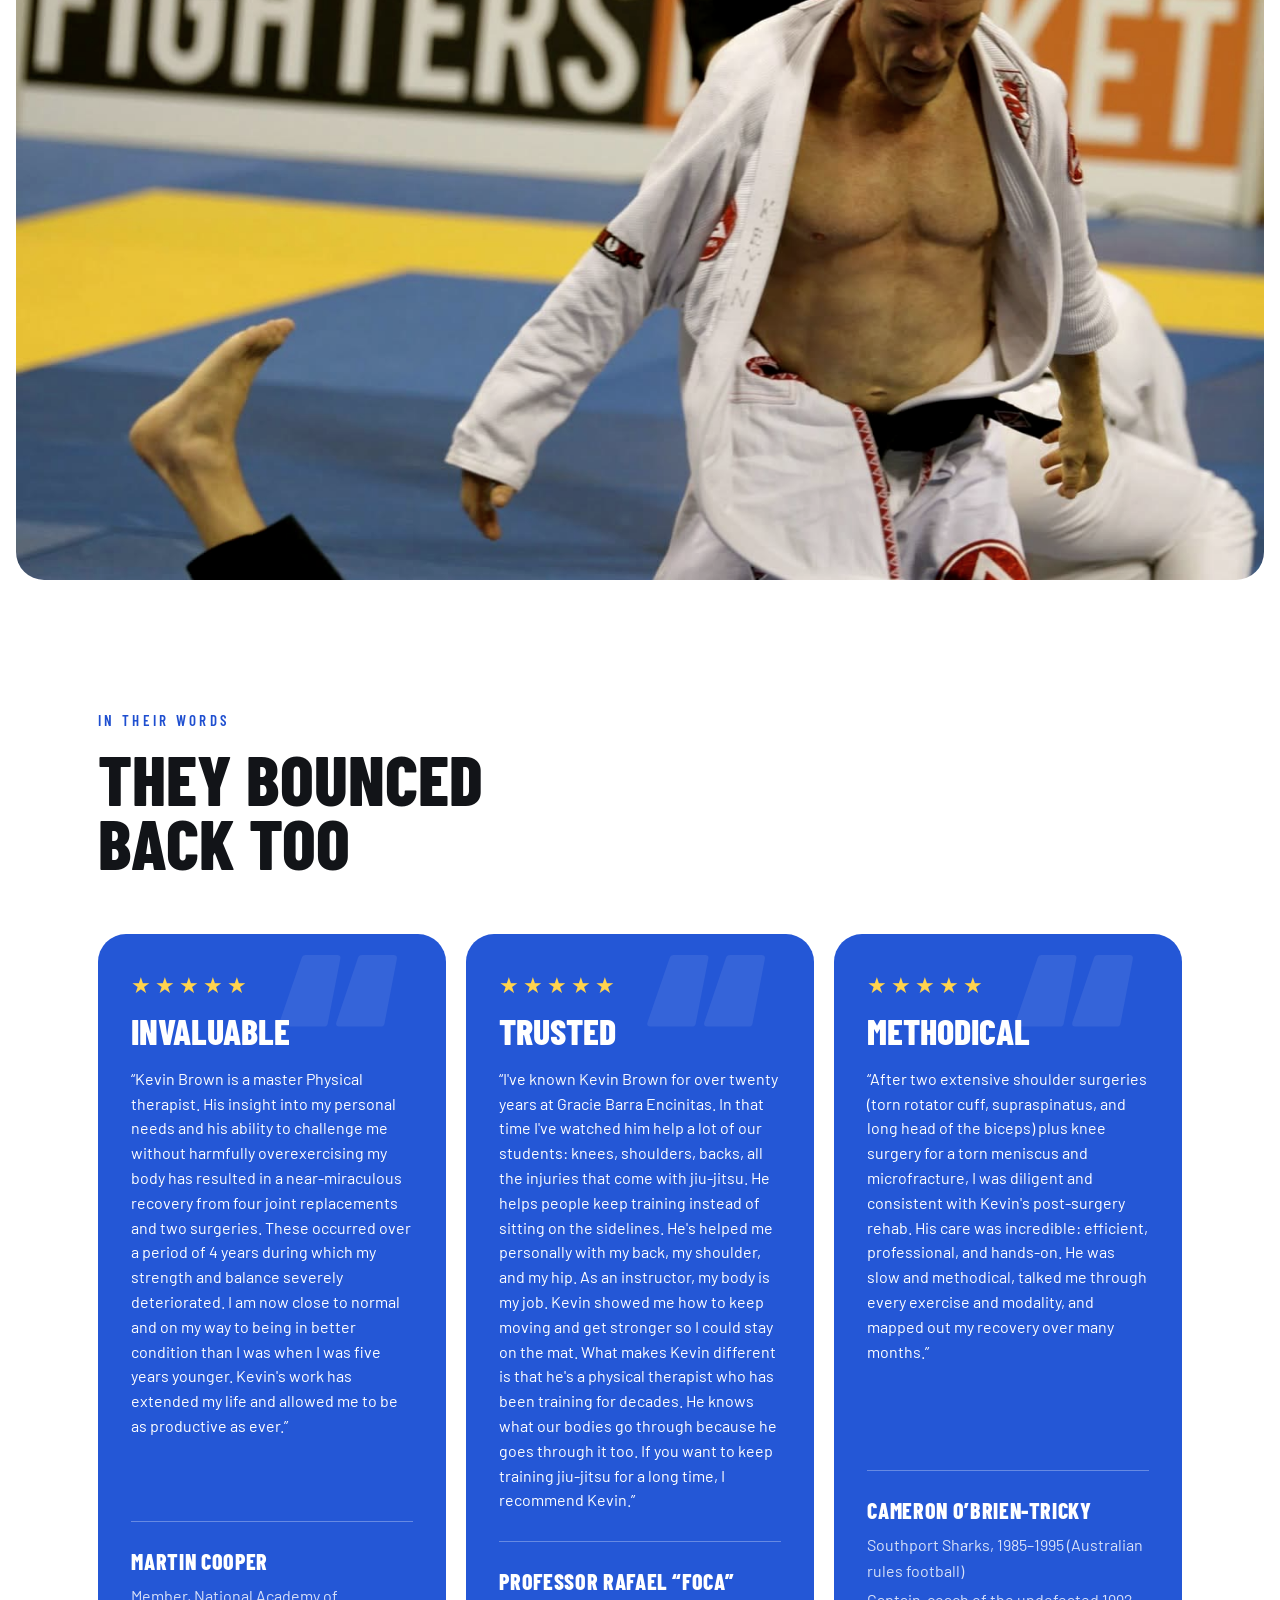
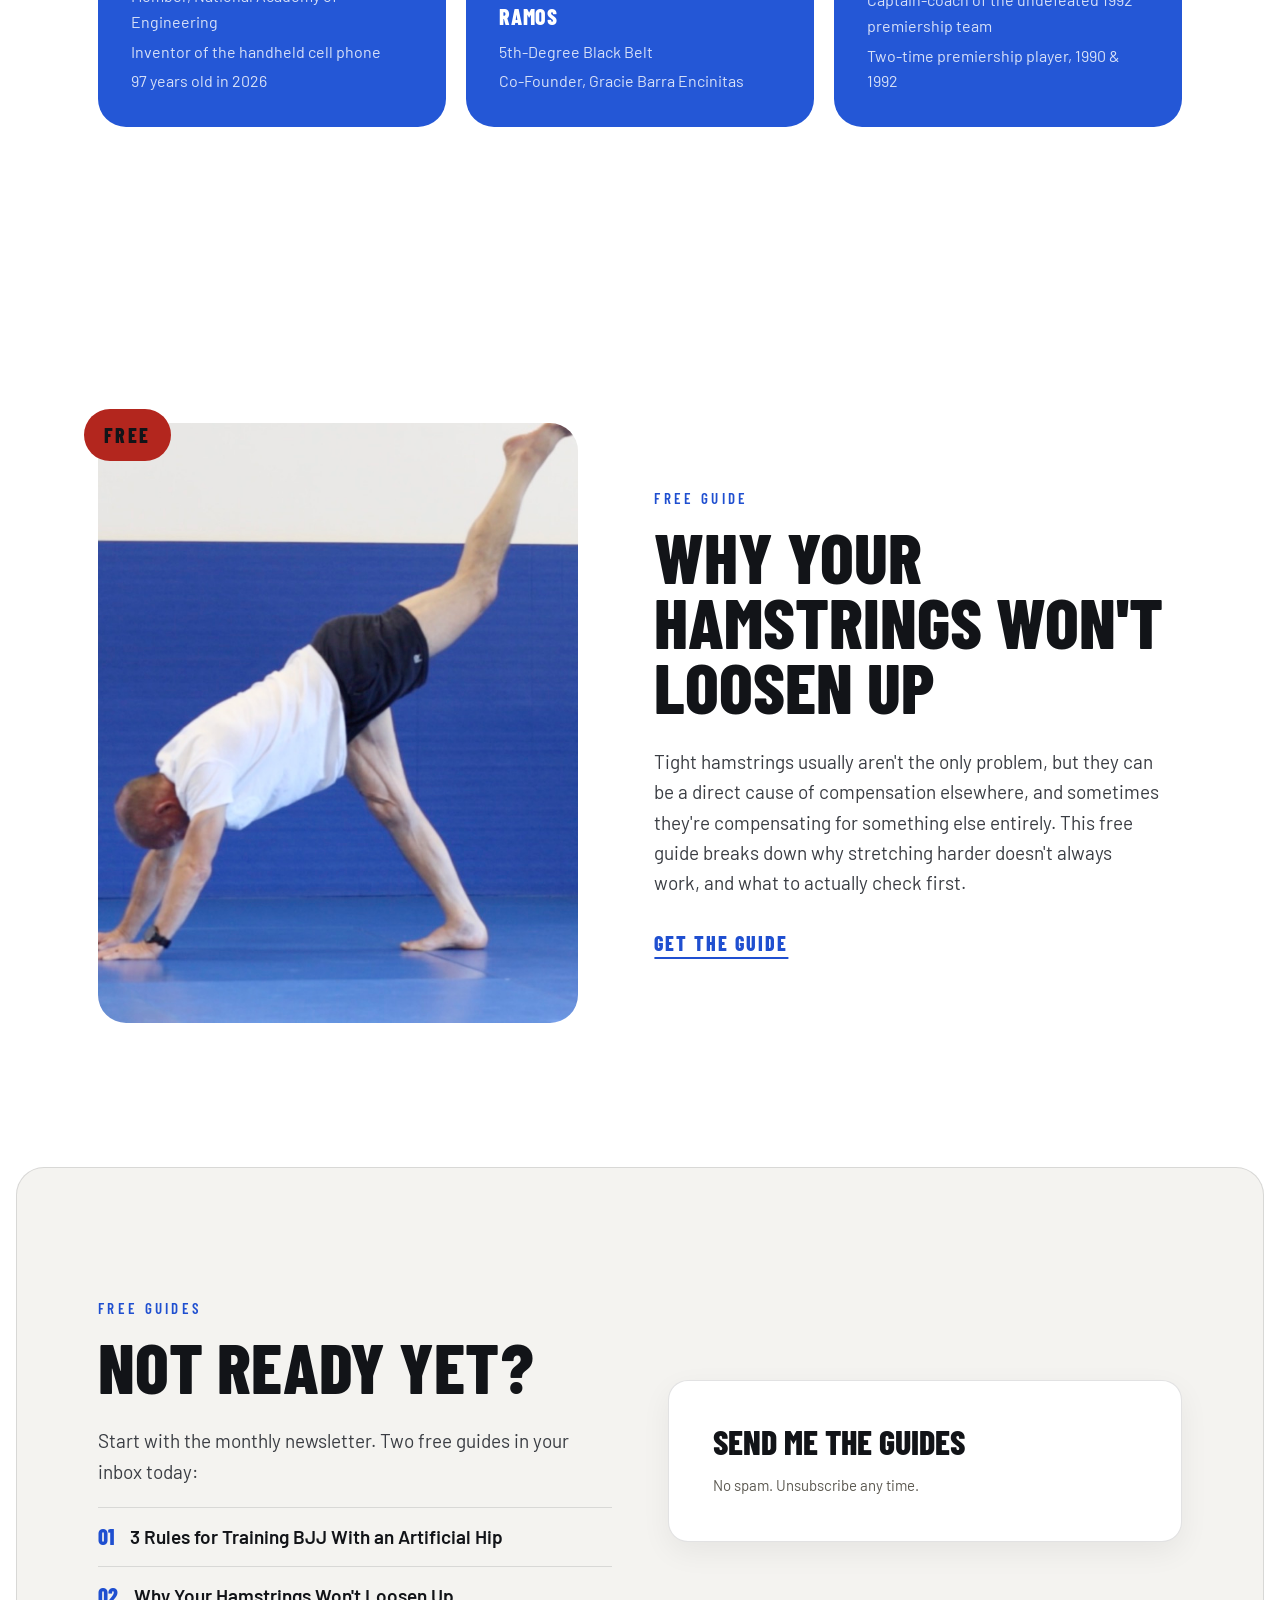
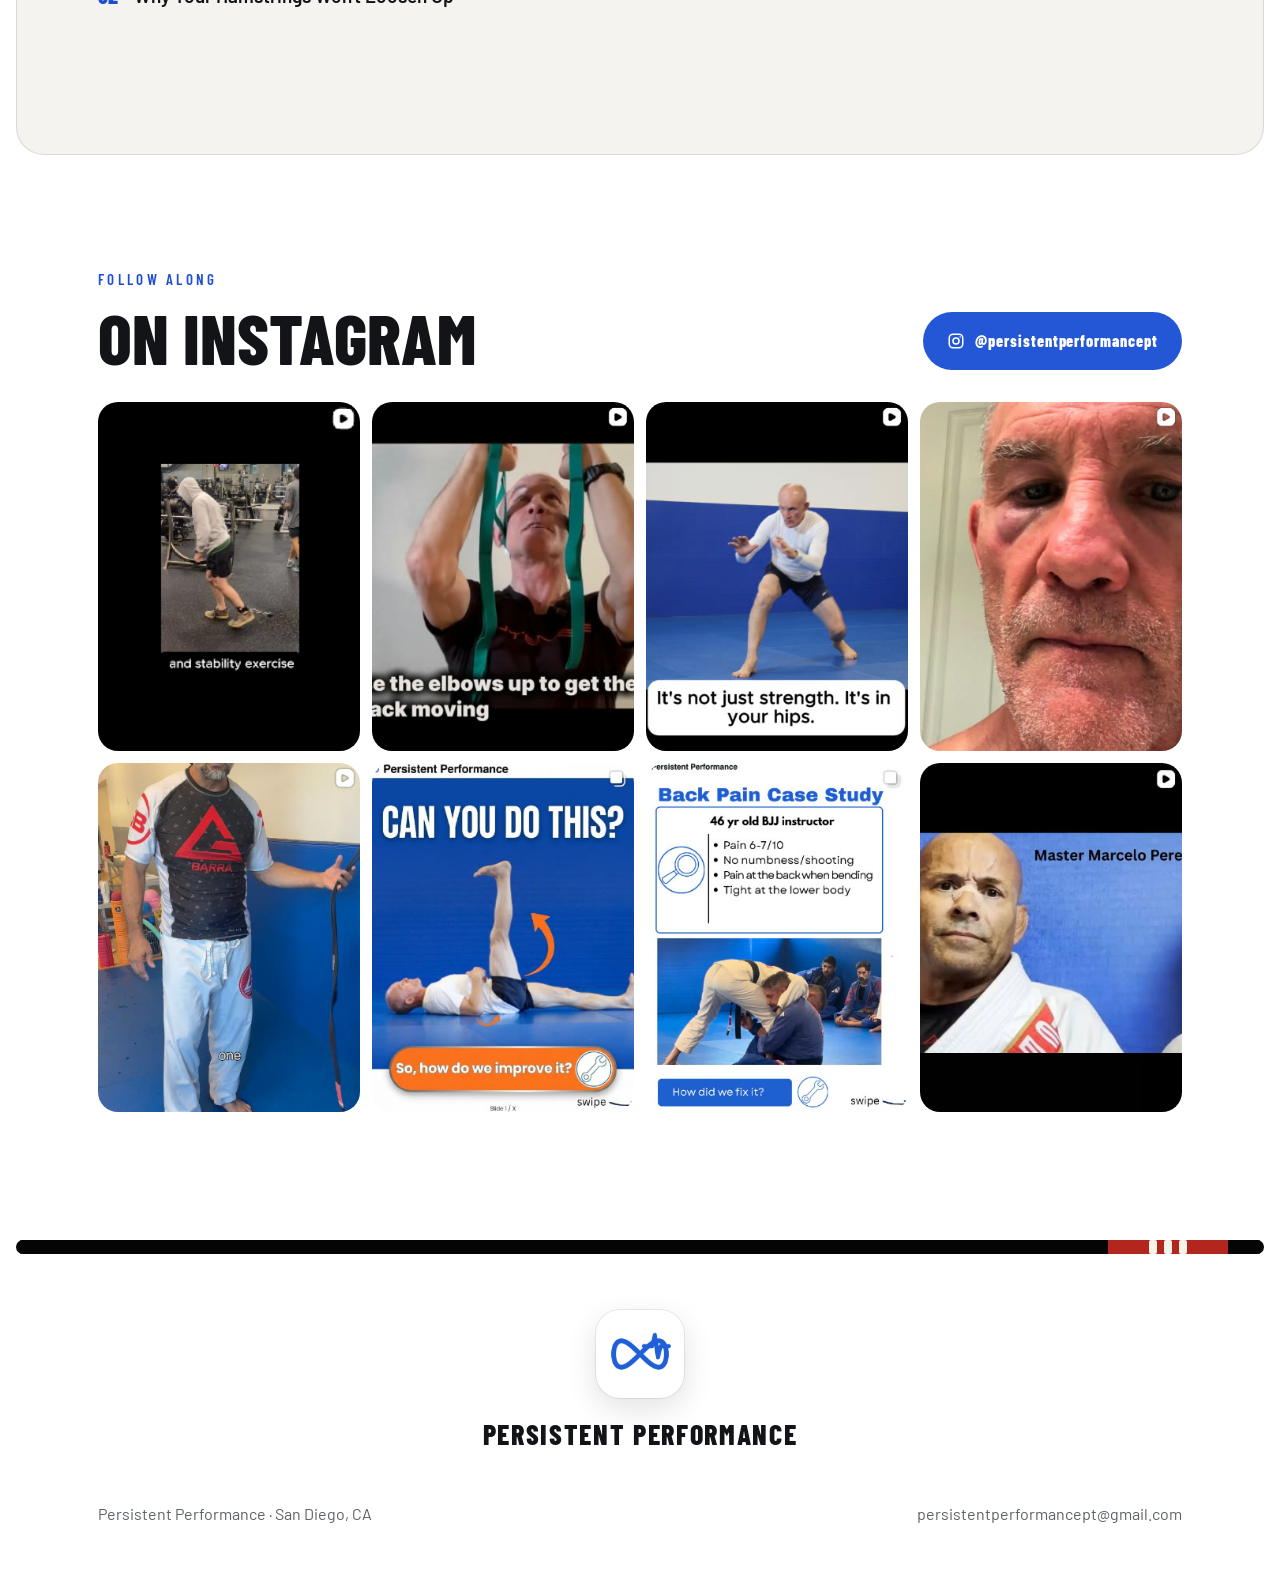
==== commit 3f3ec639: "Hero rewrite (You can too), app CTA and link, Level One name, slimmer stats, new Instagram post Co-A" ====
--- a/index.html
+++ b/index.html
@@ -72,12 +72,16 @@
   /* ---- Hero: split, photo bleeds off the right edge ---- */
   .hero{display:grid;grid-template-columns:minmax(0,1.05fr) minmax(0,1fr);min-height:min(100vh,940px);border-bottom:1px solid var(--line)}
   .hero-text{display:flex;flex-direction:column;justify-content:center;padding:112px clamp(16px,5vw,72px) 64px}
-  .hero h1{font-family:var(--display);font-weight:800;text-transform:uppercase;font-size:clamp(64px,9vw,136px);line-height:.88;letter-spacing:-.005em;margin:18px 0 28px}
+  .hero h1{font-family:var(--display);font-weight:800;text-transform:uppercase;font-size:clamp(52px,6.2vw,100px);line-height:.9;letter-spacing:-.005em;margin:6px 0 28px}
+  .hero-cred{font-family:var(--display);font-weight:800;text-transform:uppercase;font-size:clamp(24px,2.4vw,36px);line-height:1;letter-spacing:.02em;margin:18px 0 0}
+  .hero-cred .blue{color:var(--blue-hi)}
   .hero h1 span{display:block}
   .hero h1 .blue{color:var(--blue-hi)}
   .hero .tagline{font-size:clamp(20px,1.8vw,24px);font-weight:600;max-width:30ch;margin:0 0 14px}
   .hero .lede{color:var(--chalk-soft);max-width:44ch;margin:0}
   .cta-row{display:flex;gap:14px;flex-wrap:wrap;margin-top:36px}
+  .hero-app{margin:16px 0 0;font-size:15px;line-height:1.6;color:var(--chalk-soft)}
+  .hero-app a{color:var(--blue-hi);font-weight:600;text-decoration:underline;text-underline-offset:3px;overflow-wrap:anywhere}
   .btn{display:inline-flex;align-items:center;gap:10px;padding:18px 26px;font-family:var(--display);font-weight:800;font-size:19px;letter-spacing:.1em;text-transform:uppercase;text-decoration:none;border:2px solid transparent;transition:background .2s,border-color .2s,transform .2s}
   .btn:active{transform:translateY(1px)}
   .btn-primary{background:var(--blue);color:#fff}
@@ -97,10 +101,10 @@
 
   /* ---- Stats: scoreboard ---- */
   .stats{display:grid;grid-template-columns:repeat(4,1fr);border-bottom:1px solid var(--line)}
-  .stat{padding:36px 24px;border-right:1px solid var(--line)}
+  .stat{padding:29px 22px;border-right:1px solid var(--line)}
   .stat:last-child{border-right:0}
-  .stat b{display:block;font-family:var(--display);font-weight:800;font-size:clamp(56px,6vw,88px);line-height:.9}
-  .stat span{display:block;margin-top:10px;font-family:var(--display);font-weight:600;font-size:16px;letter-spacing:.16em;text-transform:uppercase;color:var(--chalk-soft)}
+  .stat b{display:block;font-family:var(--display);font-weight:800;font-size:clamp(45px,4.8vw,70px);line-height:.9}
+  .stat span{display:block;margin-top:8px;font-family:var(--display);font-weight:600;font-size:14px;letter-spacing:.16em;text-transform:uppercase;color:var(--chalk-soft)}
   @media (max-width:760px){.stats{grid-template-columns:1fr 1fr}.stat:nth-child(2){border-right:0}.stat:nth-child(-n+2){border-bottom:1px solid var(--line)}}
 
   section{padding:clamp(72px,10vw,128px) 0}
@@ -290,13 +294,13 @@
   @keyframes drop{from{opacity:0;transform:translateY(-12px) scale(.97)}to{opacity:1;transform:none}}
   @keyframes settle{from{opacity:0;transform:scale(1.05)}to{opacity:1;transform:scale(1)}}
   header.nav .wrap{animation:drop .6s var(--ease) .05s both}
-  .hero .eyebrow{animation:fade .5s ease .1s both}
+  .hero .eyebrow,.hero .hero-cred{animation:fade .5s ease .1s both}
   .hero h1 span{animation:rise .7s var(--ease) both}
   .hero h1 span:nth-child(1){animation-delay:.12s}
   .hero h1 span:nth-child(2){animation-delay:.2s}
   .hero .tagline{animation:rise .6s var(--ease) .3s both}
   .hero .lede{animation:rise .6s var(--ease) .36s both}
-  .hero .cta-row{animation:rise .6s var(--ease) .42s both}
+  .hero .cta-row,.hero .hero-app{animation:rise .6s var(--ease) .42s both}
   .hero-photo{animation:fade .6s ease .1s both}
   .hero-photo img{animation:settle 1.2s var(--ease) .05s both}
   .hero-photo .tag{animation:rise .5s var(--ease) .6s both}
@@ -421,13 +425,15 @@
   <section class="hero" style="padding:0">
     <div class="hero-text">
       <div class="eyebrow">Injury Recovery &amp; Longevity Training</div>
-      <h1><span>Two hips.</span><span class="blue">Still rolling.</span></h1>
-      <p class="tagline">You're not getting too old. You just need to train and exercise wisely.</p>
-      <p class="lede">Kevin Brown, MPT, PT for 38 years and 3rd-degree BJJ black belt, has two total hip replacements and still trains. Mobility first, strength second, whatever sport you play.</p>
+      <p class="hero-cred">Two hips. <span class="blue">Still rolling.</span></p>
+      <h1><span>You can too.</span><span class="blue">Let's get you rolling.</span></h1>
+      <p class="tagline">You're not too old. You just need a smarter plan.</p>
+      <p class="lede">Mobility first, then strength. A simple program built by Kevin Brown, MPT, a physical therapist of 38 years and 3rd-degree BJJ black belt.</p>
       <div class="cta-row">
-        <a class="btn btn-primary" href="#course">See the program</a>
-        <a class="btn btn-ghost" href="#hamstrings">Free guide</a>
-      </div>
+        <a class="btn btn-primary" href="https://persistent-performance.mvt.so/" target="_blank" rel="noopener">Start your free week</a>
+        <a class="btn btn-ghost" href="#course">See the program</a>
+      </div>
+      <p class="hero-app">7 days free, then $25 a month. Cancel any time.<br><span aria-hidden="true">📱</span> Open the app: <a href="https://persistent-performance.mvt.so/" target="_blank" rel="noopener">persistent-performance.mvt.so</a></p>
     </div>
     <div class="hero-photo">
       <img src="kevin-competition.jpg" alt="Kevin Brown in a white gi pinning an opponent with knee on belly during a Brazilian Jiu-Jitsu competition">
@@ -446,7 +452,7 @@
     <div class="wrap course-grid">
       <div class="reveal">
         <div class="eyebrow">The Program · Open Now</div>
-        <h2>Hip and Knee Mobility Fundamentals</h2>
+        <h2>Hip &amp; Knee Mobility Level One</h2>
         <p>A focused course for rebuilding hip and knee mobility after injury or surgery, with a real path back to the sport you love.</p>
         <a class="btn btn-primary" href="https://persistent-performance.mvt.so/" target="_blank" rel="noopener">Start your free week</a><br>
         <span class="status">7 days free, then $25 a month. Cancel any time.</span>
@@ -578,6 +584,10 @@
         <a class="btn btn-primary ig-follow" href="https://www.instagram.com/persistentperformancept/" target="_blank" rel="noopener"><svg viewBox="0 0 24 24" width="18" height="18" fill="none" stroke="currentColor" stroke-width="2" aria-hidden="true"><rect x="3" y="3" width="18" height="18" rx="5"/><circle cx="12" cy="12" r="4"/><circle cx="17.5" cy="6.5" r="1" fill="currentColor" stroke="none"/></svg>@persistentperformancept</a>
       </div>
       <div class="ig-grid stagger">
+        <a class="ig-tile" href="https://www.instagram.com/reel/DfskA3kTP4Z/" target="_blank" rel="noopener">
+          <img src="instagram/DfskA3kTP4Z.jpg" alt="Hip replacement #2, 3 years later: mobility, then stability, then strengthening." loading="lazy" width="332" height="444">
+          <span class="ig-cap">Hip replacement #2, 3 years later: mobility → stability → strength.</span>
+        </a>
         <a class="ig-tile" href="https://www.instagram.com/reel/De7AkH7qn4b/" target="_blank" rel="noopener">
           <img src="instagram/De7AkH7qn4b.jpg" alt="Rolling wrecks necks. Two quick fixes I use with my jiu-jitsu guys." loading="lazy" width="332" height="444">
           <span class="ig-cap">Rolling wrecks necks. Two quick fixes I use with my jiu-jitsu guys.</span>
@@ -605,10 +615,6 @@
         <a class="ig-tile" href="https://www.instagram.com/reel/DcWZuEwqCy4/" target="_blank" rel="noopener">
           <img src="instagram/DcWZuEwqCy4.jpg" alt="Master Marcelo Pereira: 40 years in Brazilian Jiu Jitsu." loading="lazy" width="332" height="444">
           <span class="ig-cap">Master Marcelo Pereira: 40 years in Brazilian Jiu Jitsu.</span>
-        </a>
-        <a class="ig-tile" href="https://www.instagram.com/reel/DcKhRGmKfOD/" target="_blank" rel="noopener">
-          <img src="instagram/DcKhRGmKfOD.jpg" alt="Two total hip replacements. Still training jiu-jitsu." loading="lazy" width="332" height="444">
-          <span class="ig-cap">Two total hip replacements. Still training jiu-jitsu.</span>
         </a>
       </div>
     </div>
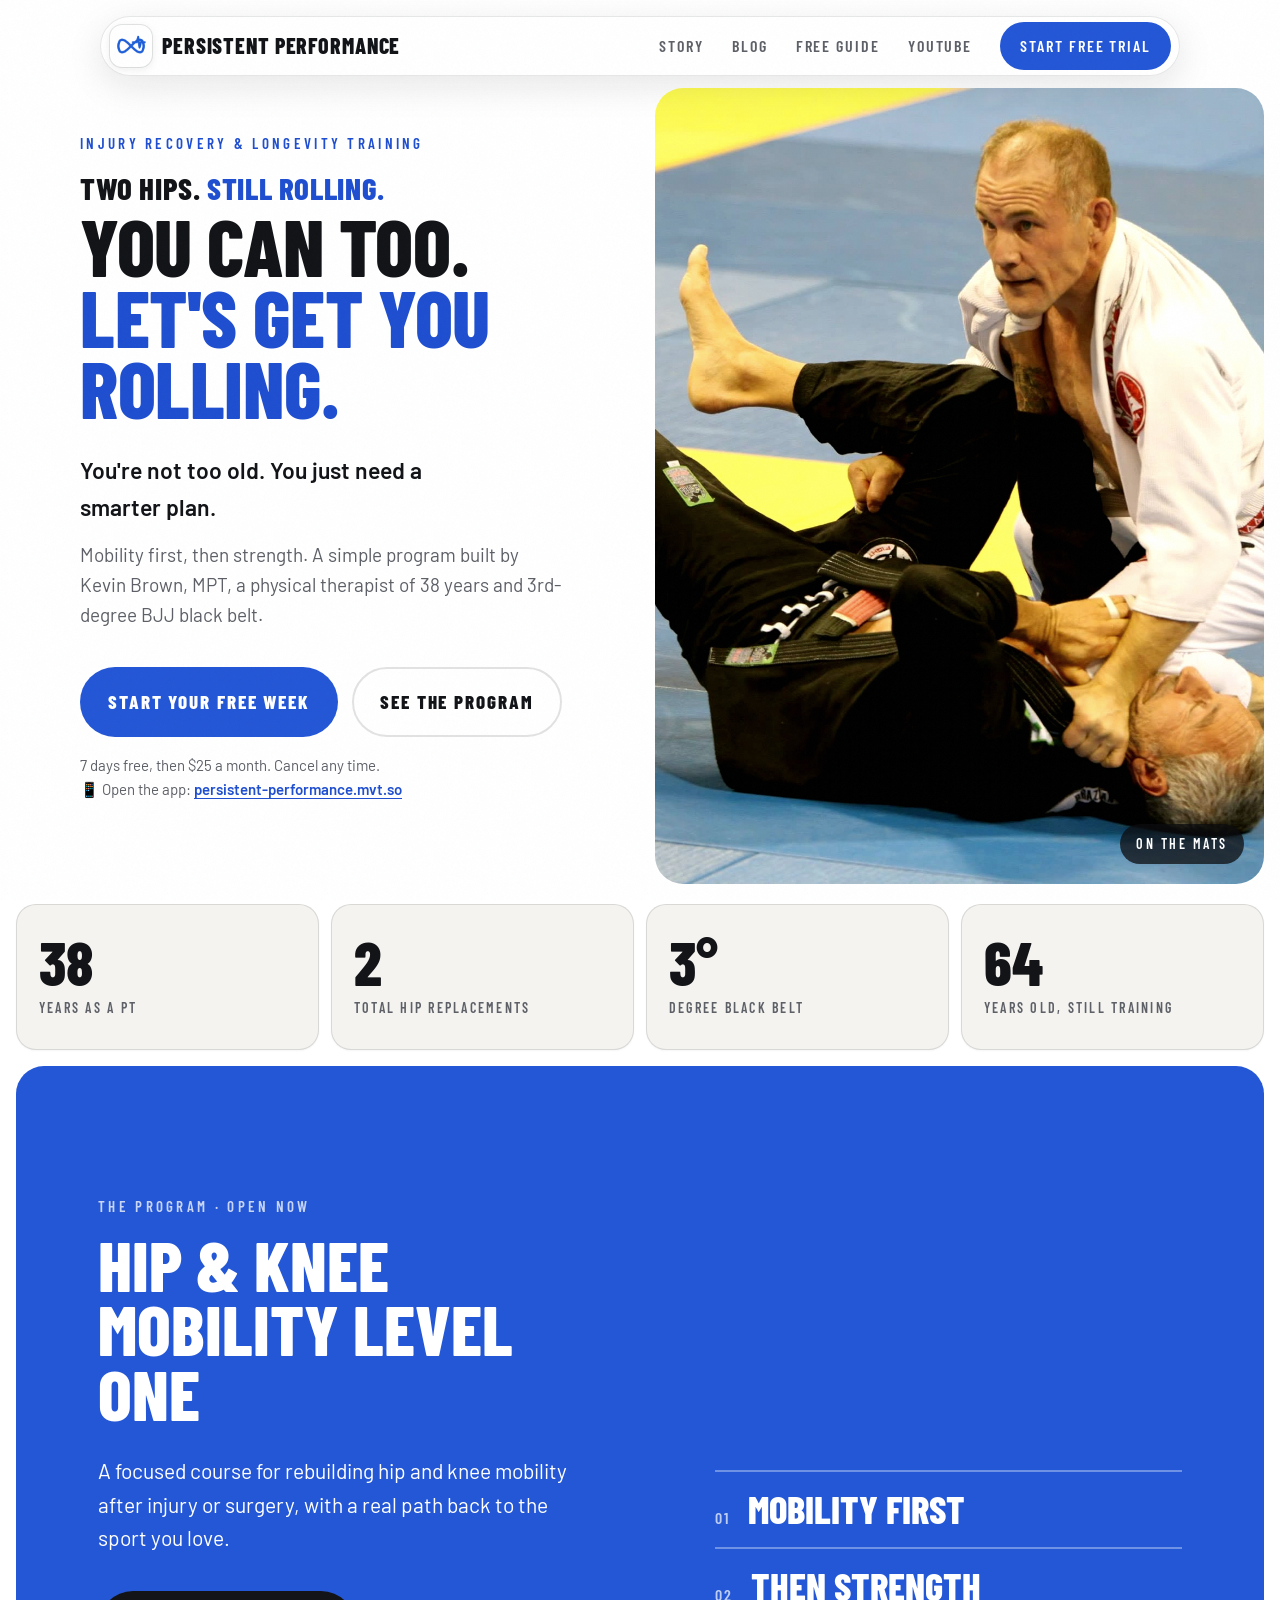
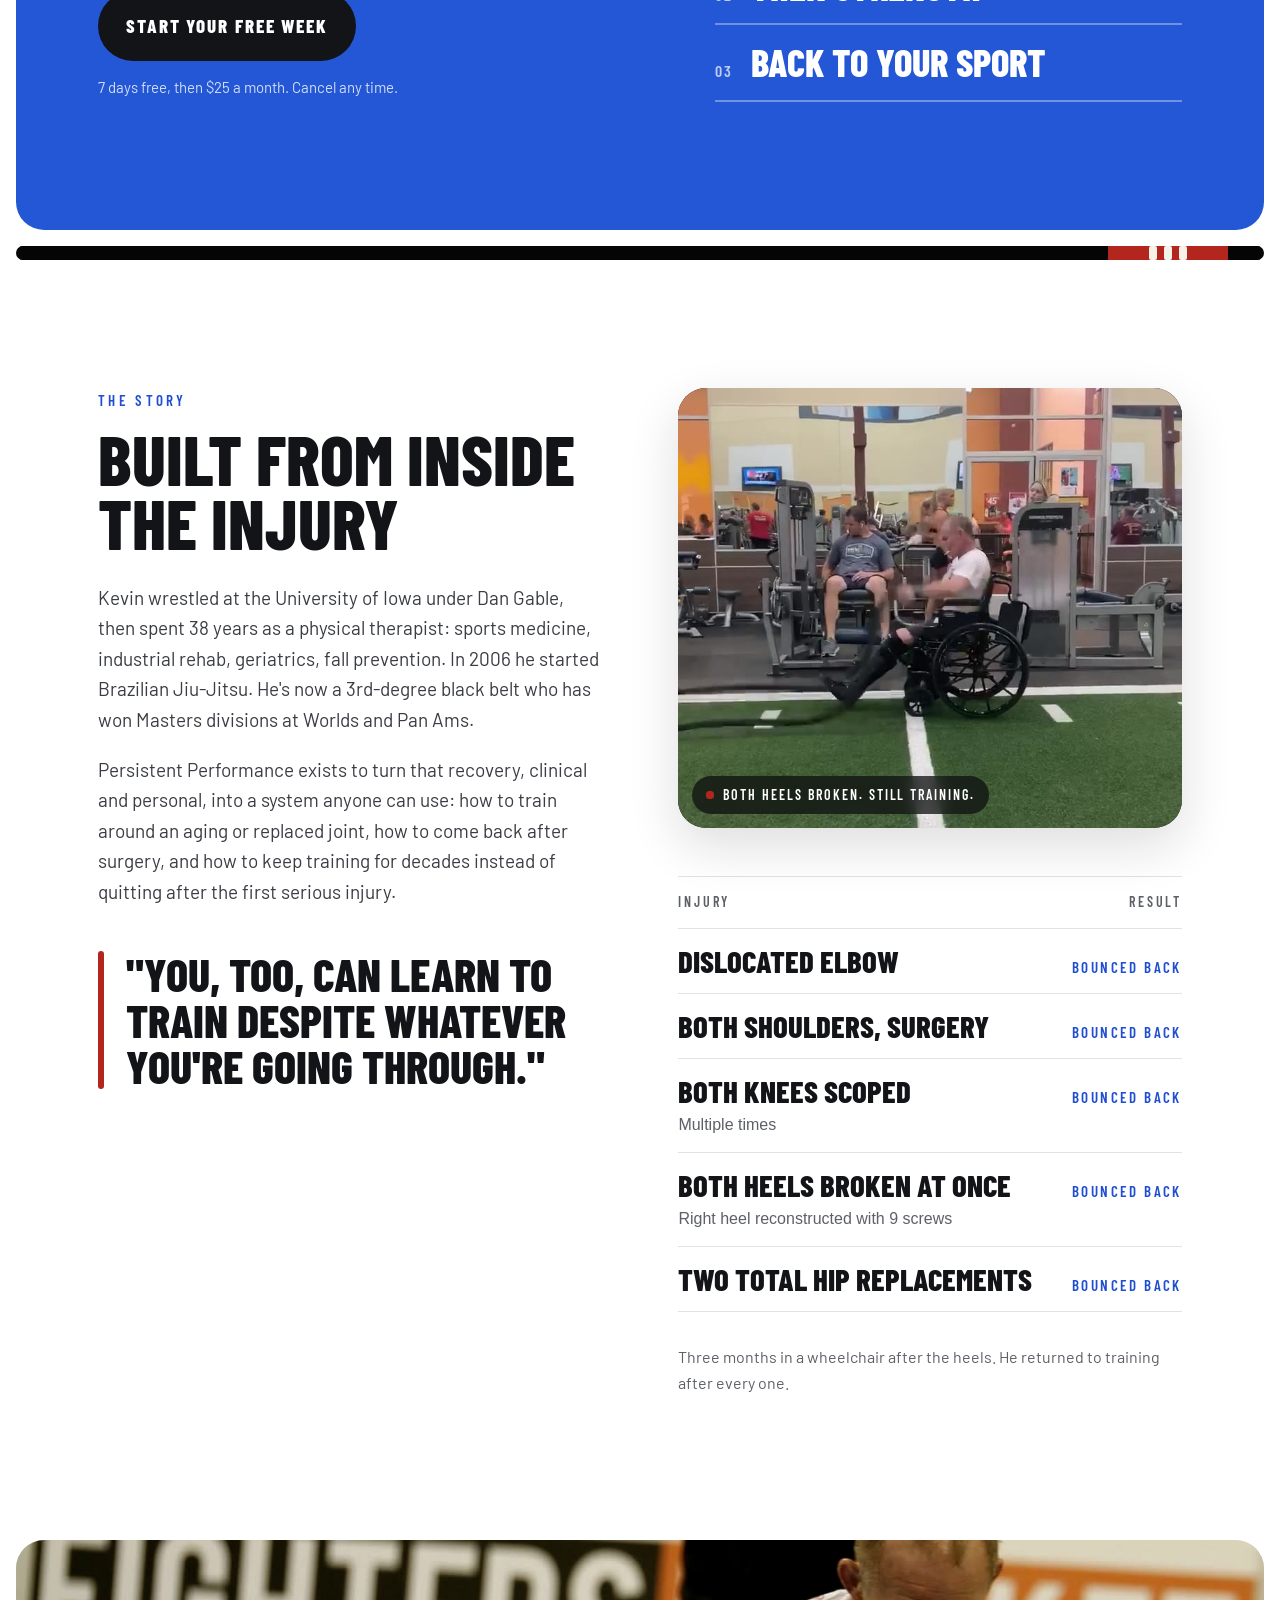
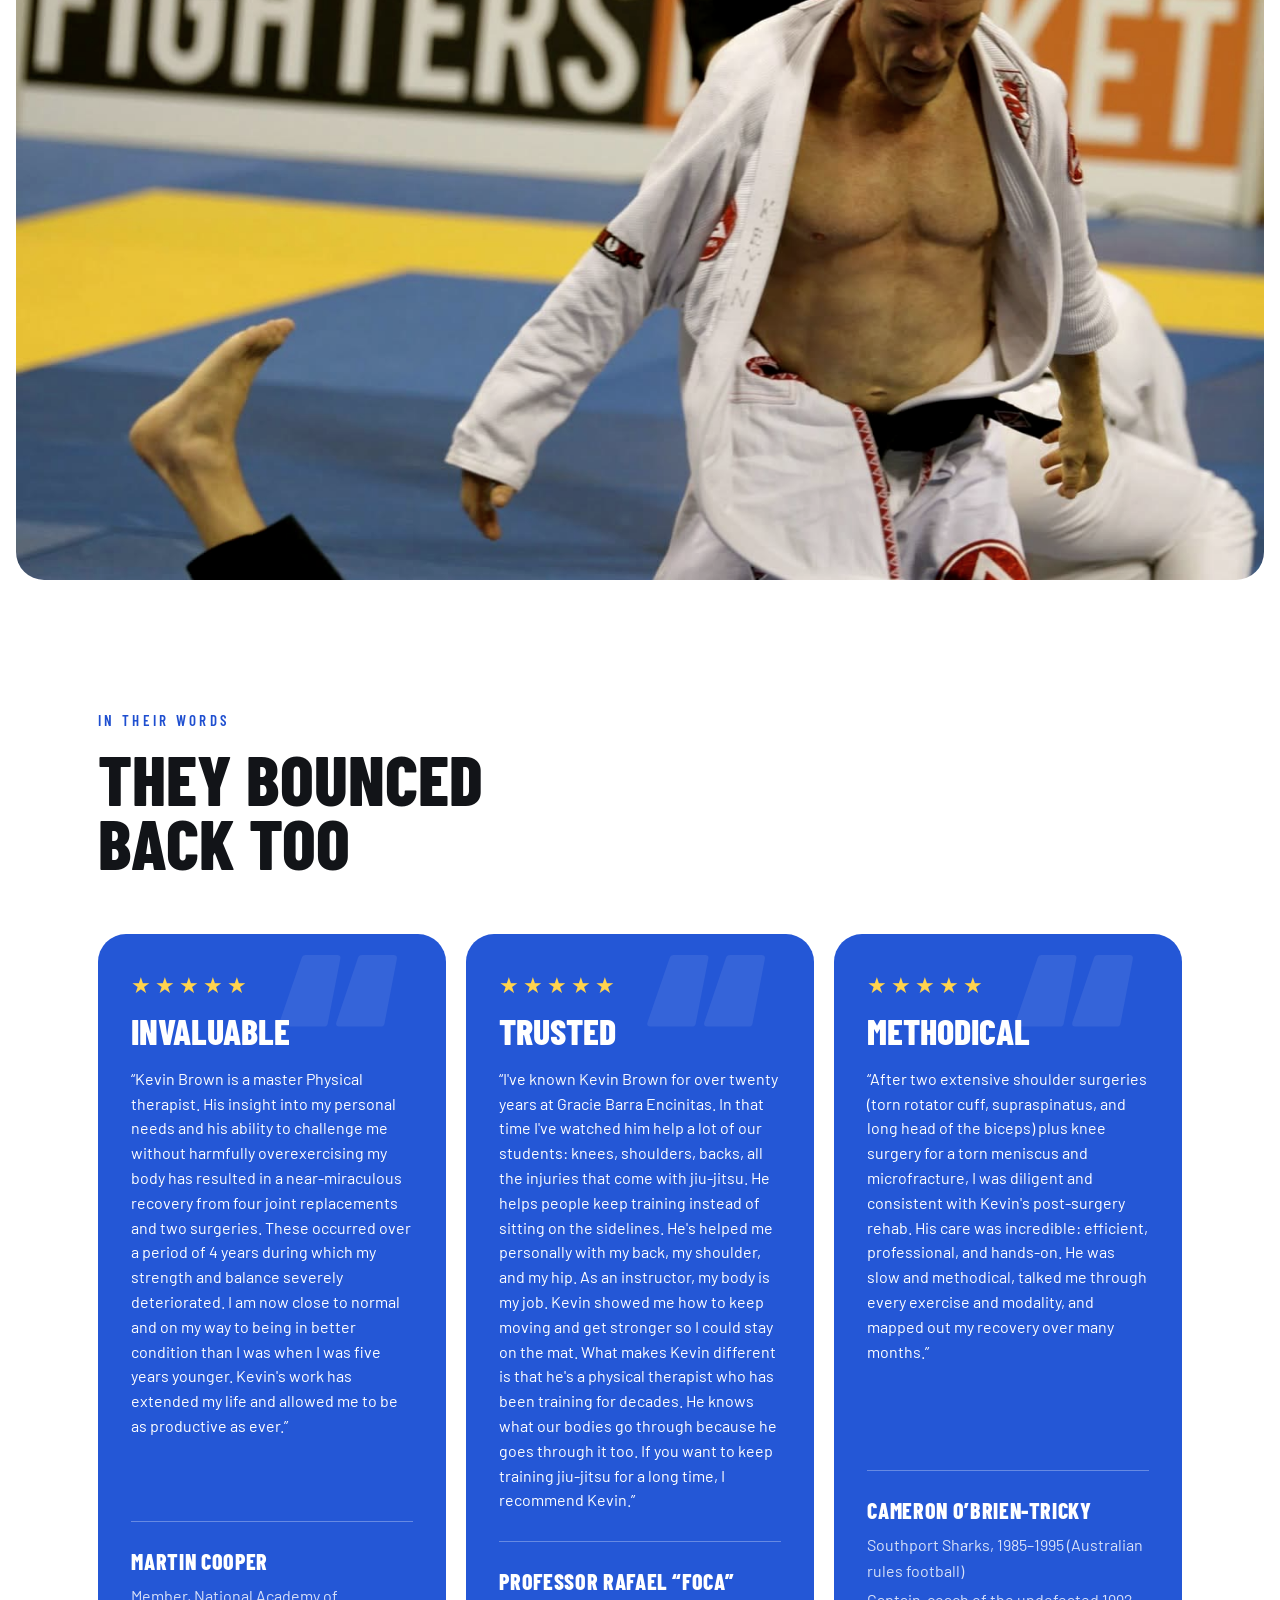
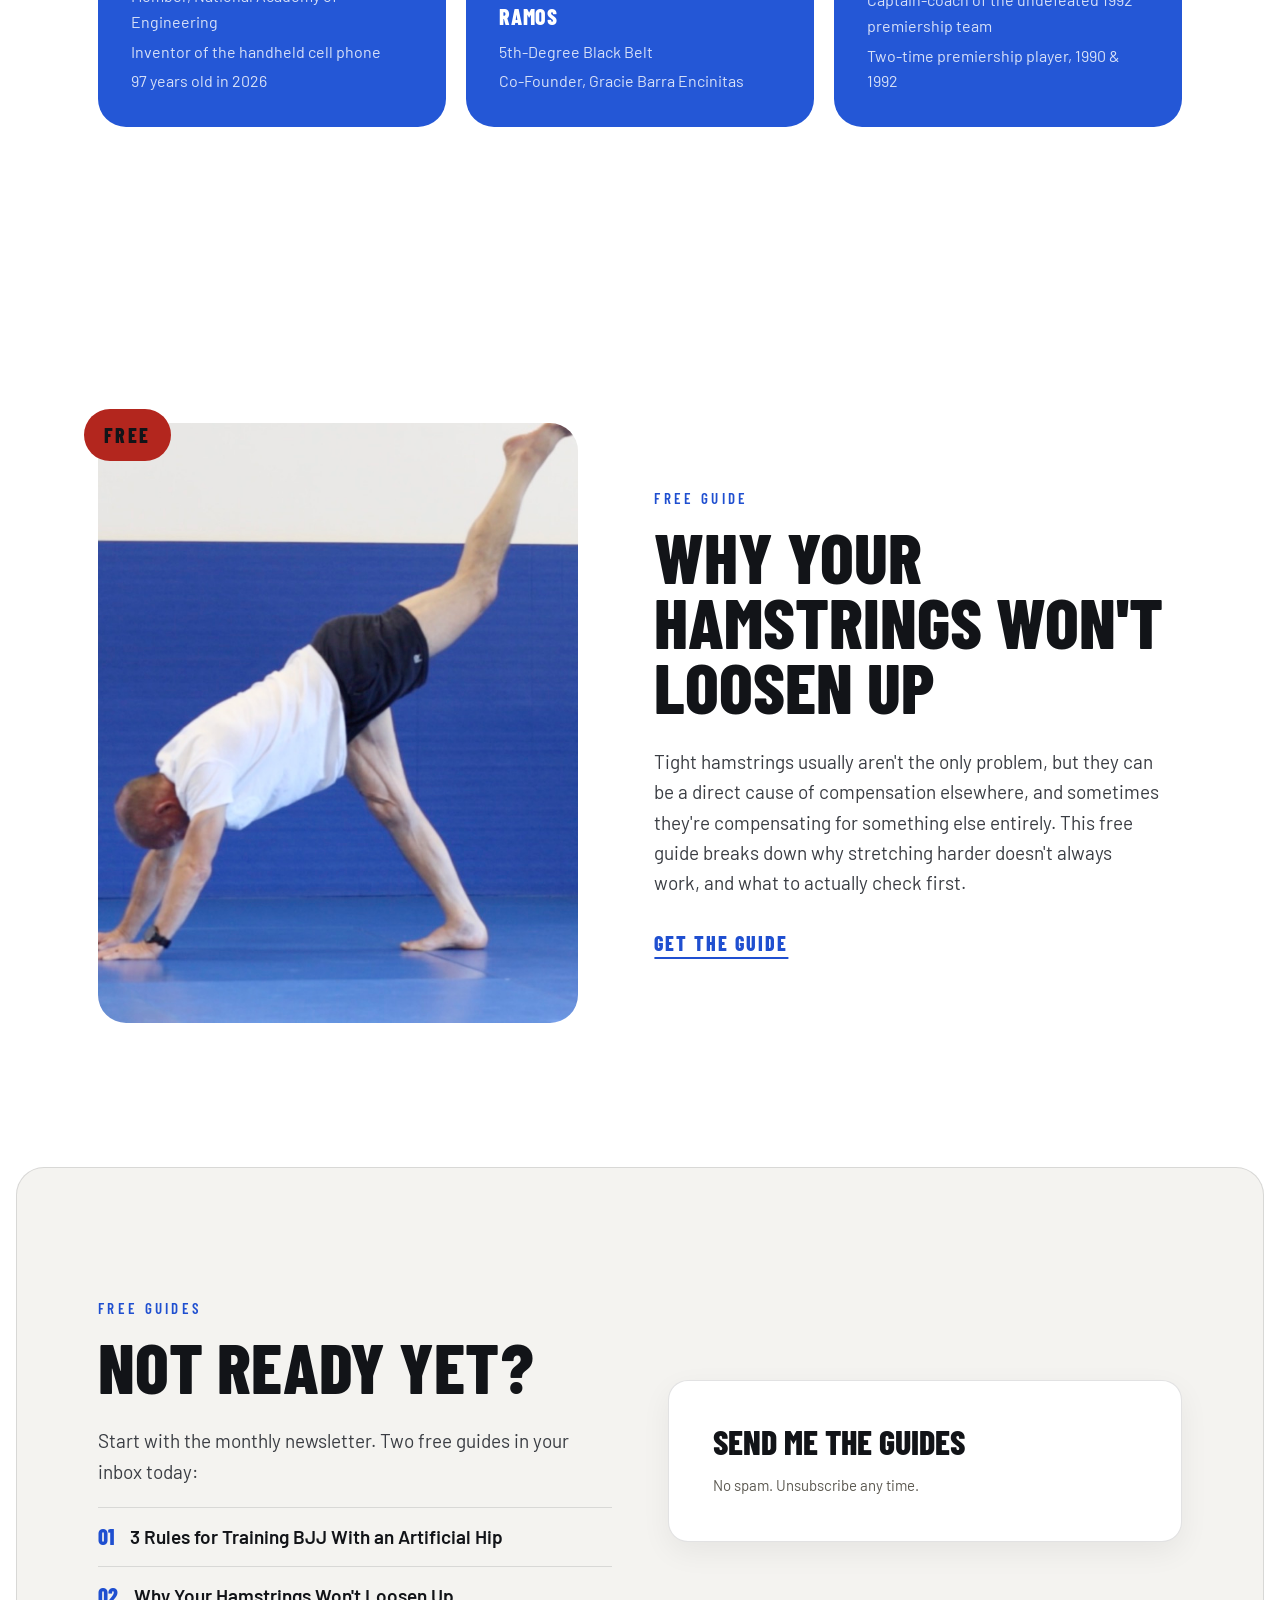
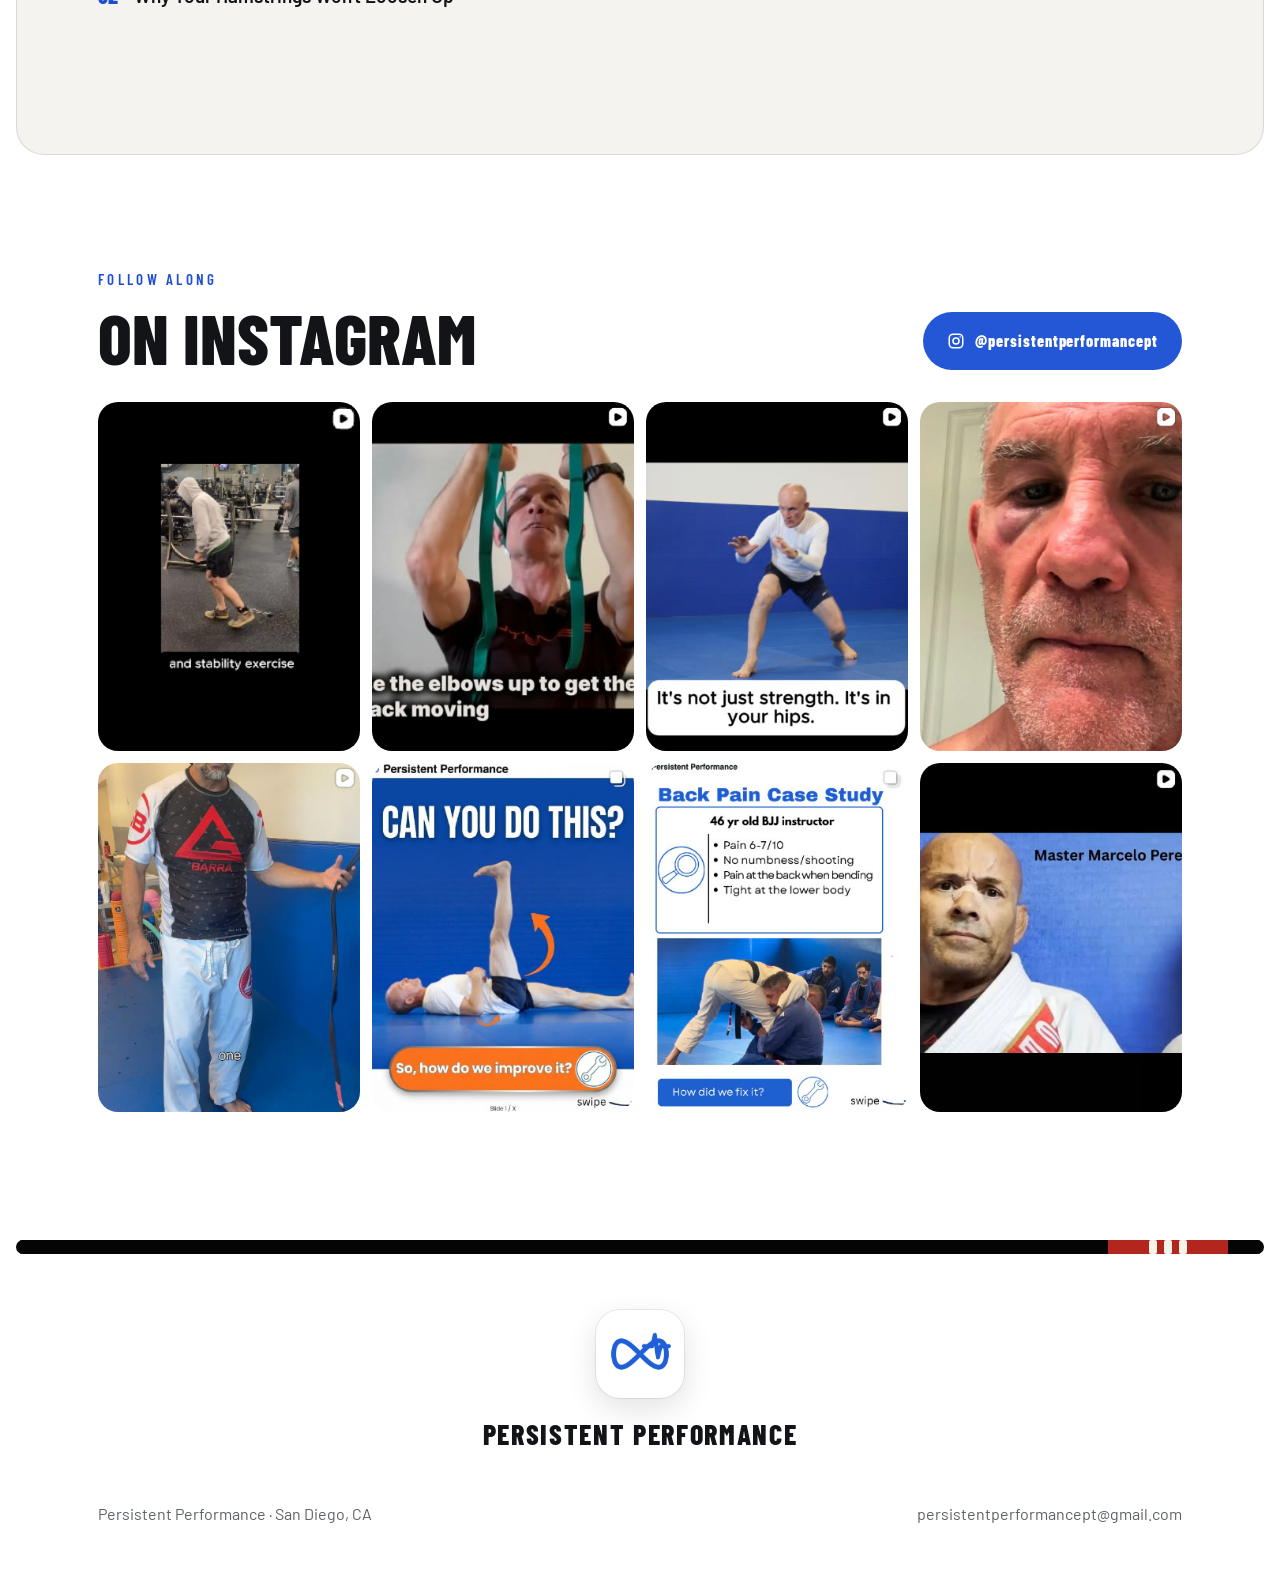
==== commit a0f45ba8: "Update credentials to PT, MPT and age to 64 Co-Authored-By: Claude Opus 5.5 <noreply@anthropic.com>" ====
--- a/index.html
+++ b/index.html
@@ -4,12 +4,12 @@
 <meta charset="utf-8">
 <meta name="viewport" content="width=device-width, initial-scale=1">
 <title>Persistent Performance | Injury Recovery &amp; Longevity Training</title>
-<meta name="description" content="Two total hip replacements. Two broken heels. Still training. Kevin Brown, MPT, PT for 38 years and 3rd-degree BJJ black belt, built a system to recover from injury and keep training for decades: mobility first, then strength.">
+<meta name="description" content="Two total hip replacements. Two broken heels. Still training. Kevin Brown, PT, MPT for 38 years and 3rd-degree BJJ black belt, built a system to recover from injury and keep training for decades: mobility first, then strength.">
 <link rel="canonical" href="https://persistentperformance.com/">
 <meta property="og:type" content="website">
 <meta property="og:url" content="https://persistentperformance.com">
 <meta property="og:title" content="Persistent Performance | Injury Recovery &amp; Longevity Training">
-<meta property="og:description" content="Two total hip replacements. Two broken heels. Still training. Kevin Brown, MPT, PT for 38 years and 3rd-degree BJJ black belt, built a system to recover from injury and keep training for decades: mobility first, then strength.">
+<meta property="og:description" content="Two total hip replacements. Two broken heels. Still training. Kevin Brown, PT, MPT for 38 years and 3rd-degree BJJ black belt, built a system to recover from injury and keep training for decades: mobility first, then strength.">
 <meta property="og:image" content="https://persistentperformance.com/og-image.png">
 <meta name="twitter:card" content="summary_large_image">
 <meta name="twitter:title" content="Persistent Performance | Injury Recovery &amp; Longevity Training">
@@ -445,7 +445,7 @@
     <div class="stat reveal"><b>38</b><span>Years as a PT</span></div>
     <div class="stat reveal"><b>2</b><span>Total hip replacements</span></div>
     <div class="stat reveal"><b>3°</b><span>Degree black belt</span></div>
-    <div class="stat reveal"><b>63</b><span>Years old, still training</span></div>
+    <div class="stat reveal"><b>64</b><span>Years old, still training</span></div>
   </div>
 
   <section class="course" id="course">
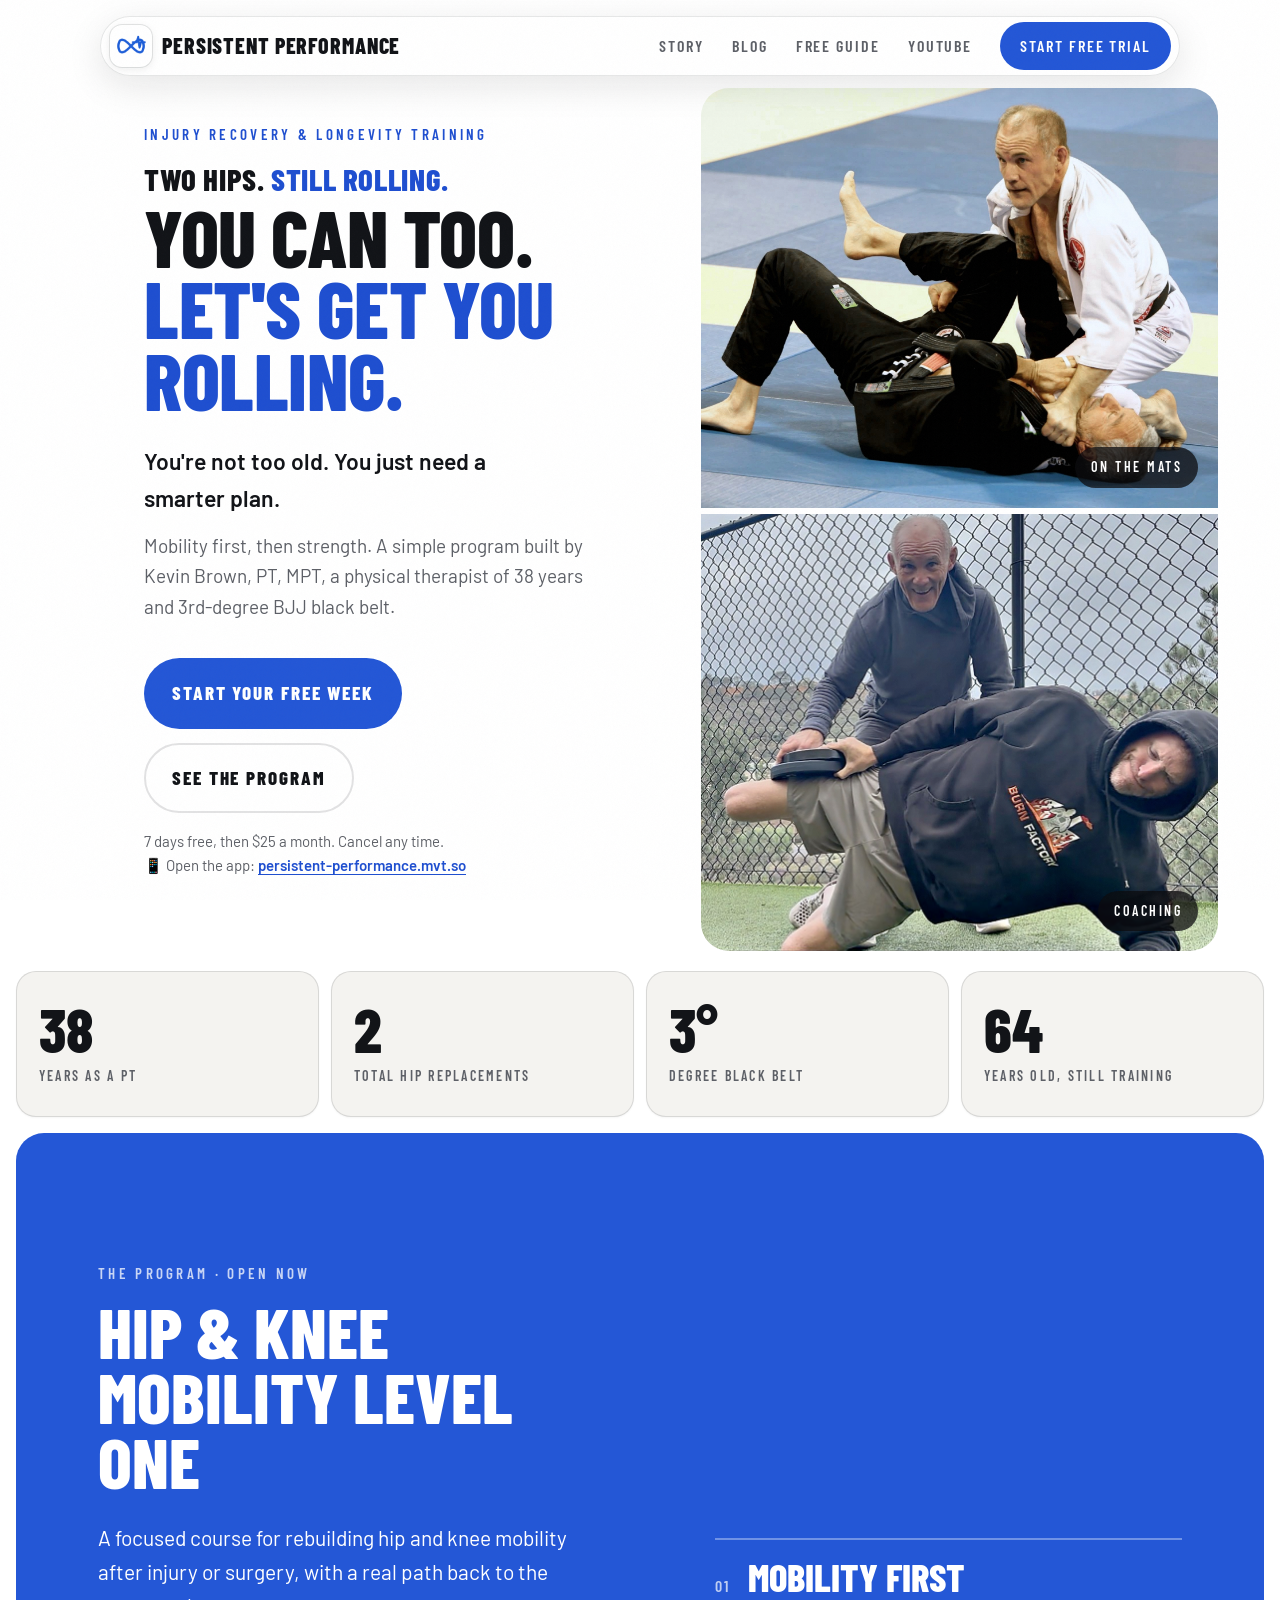
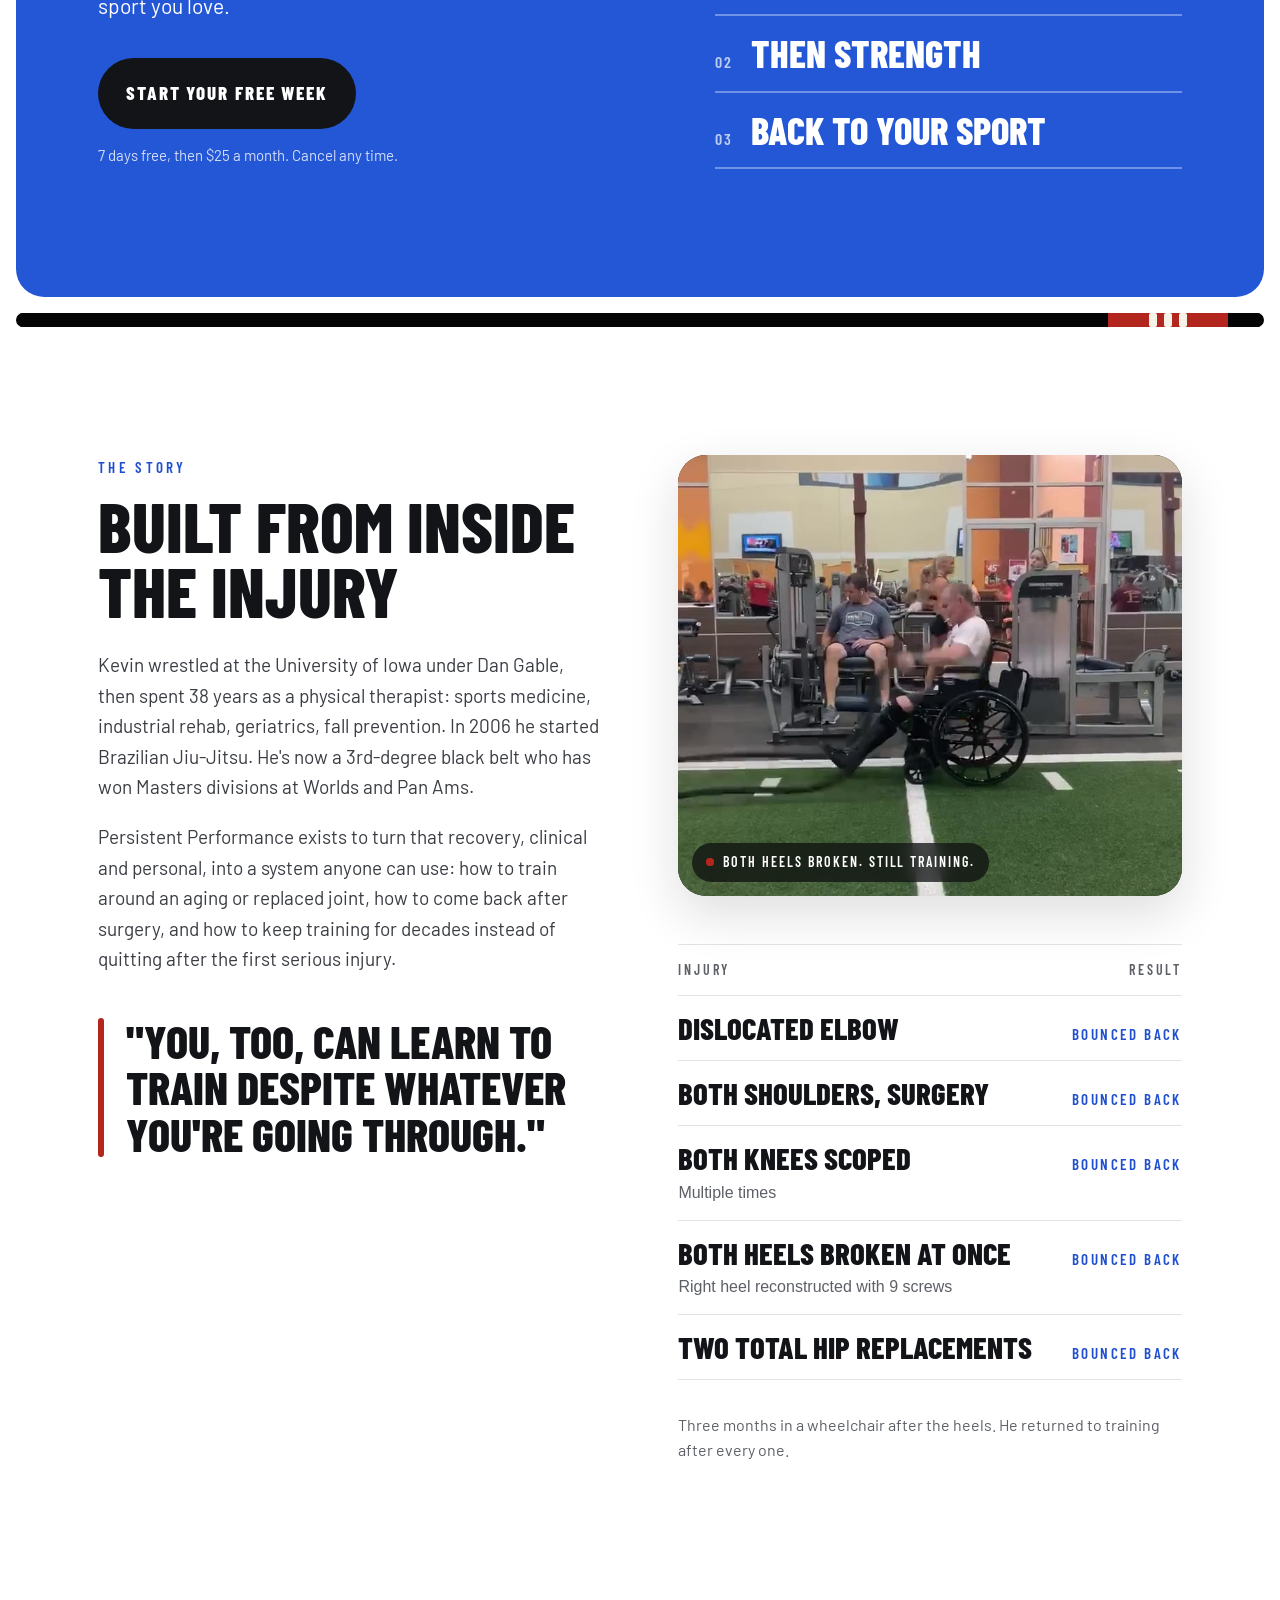
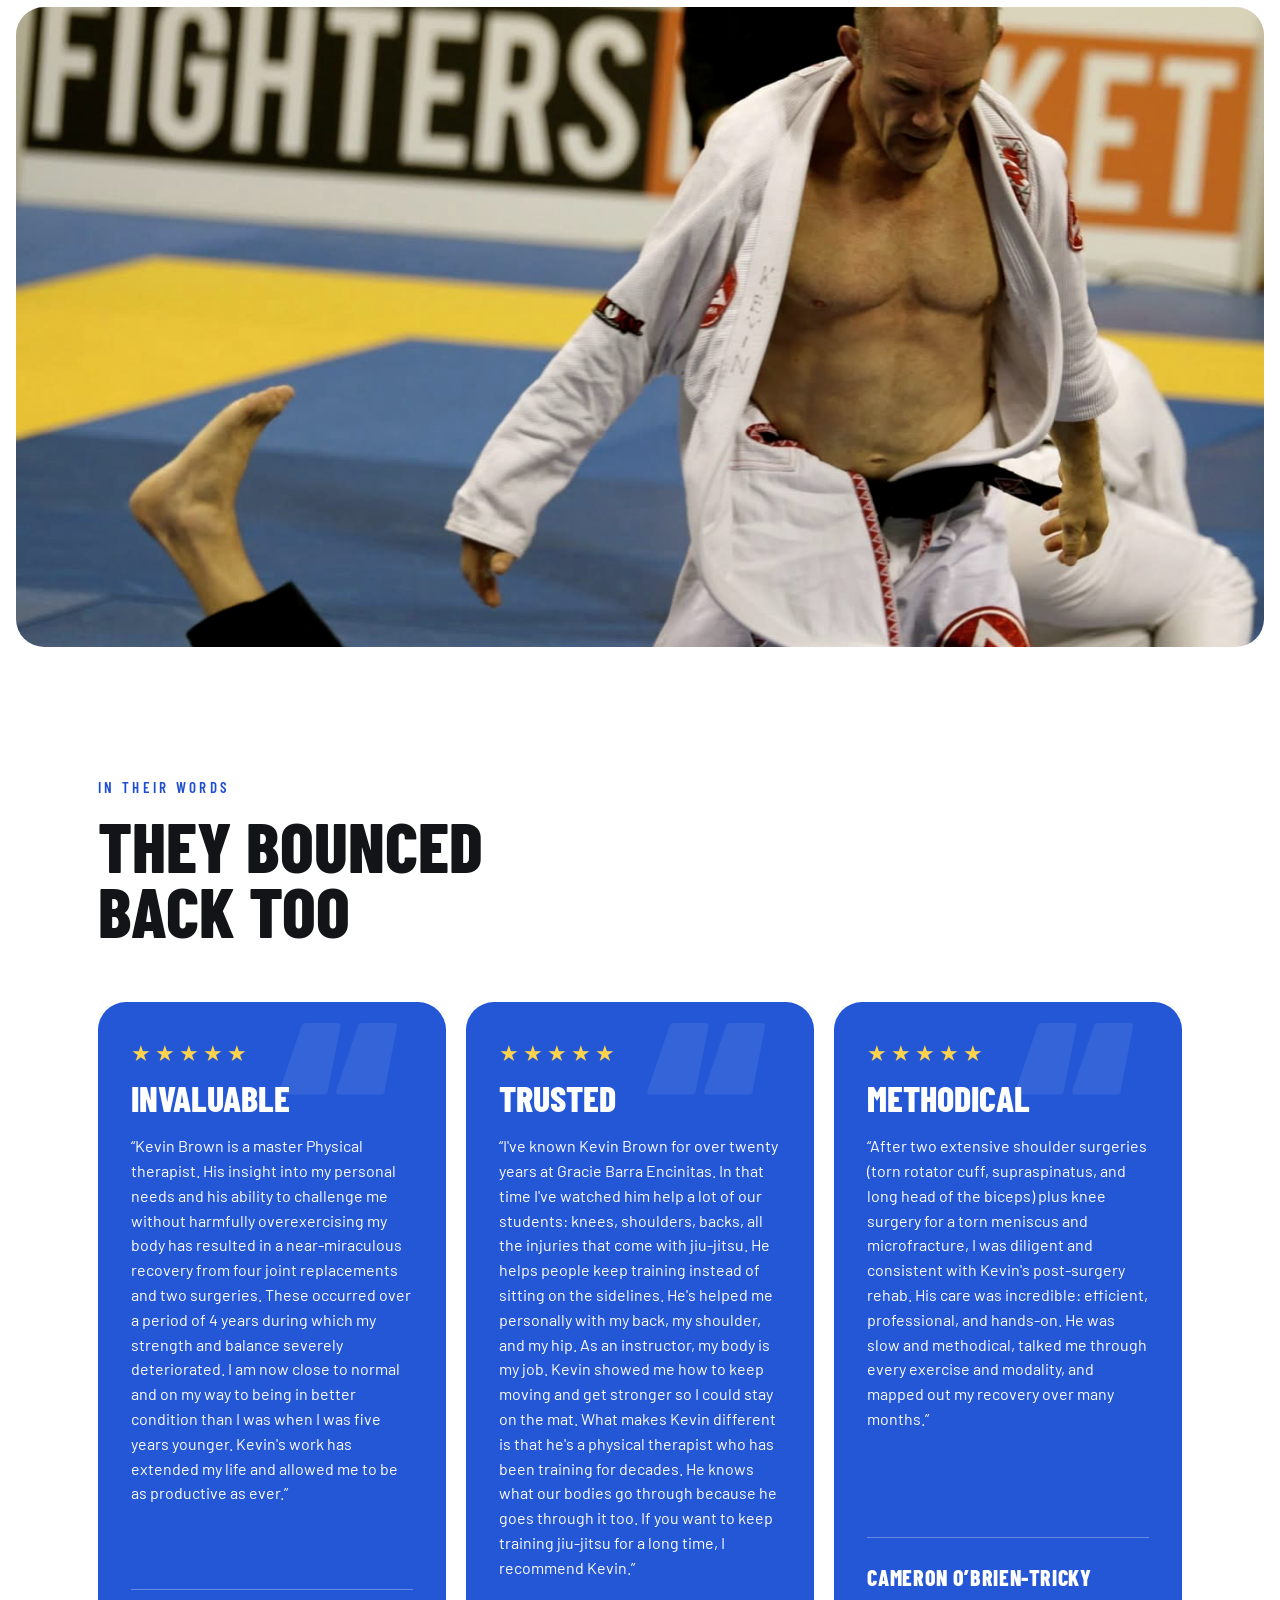
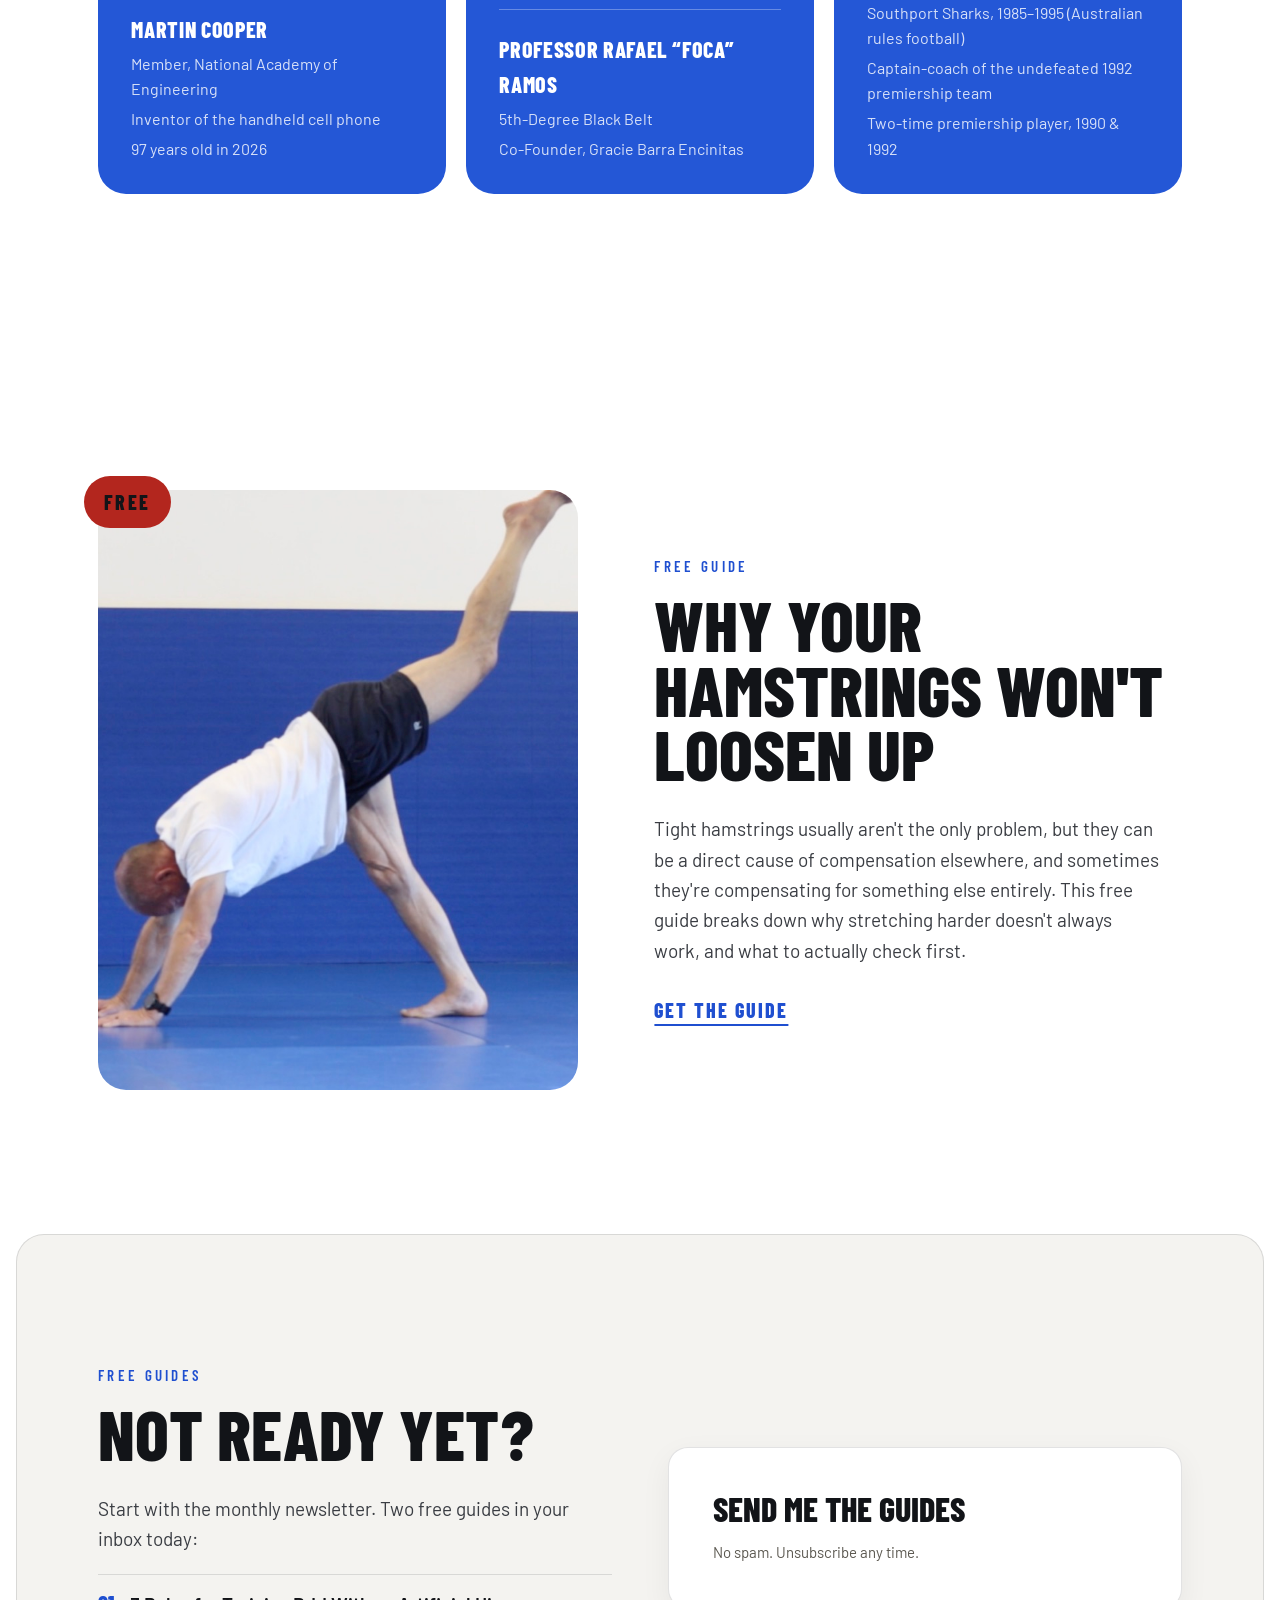
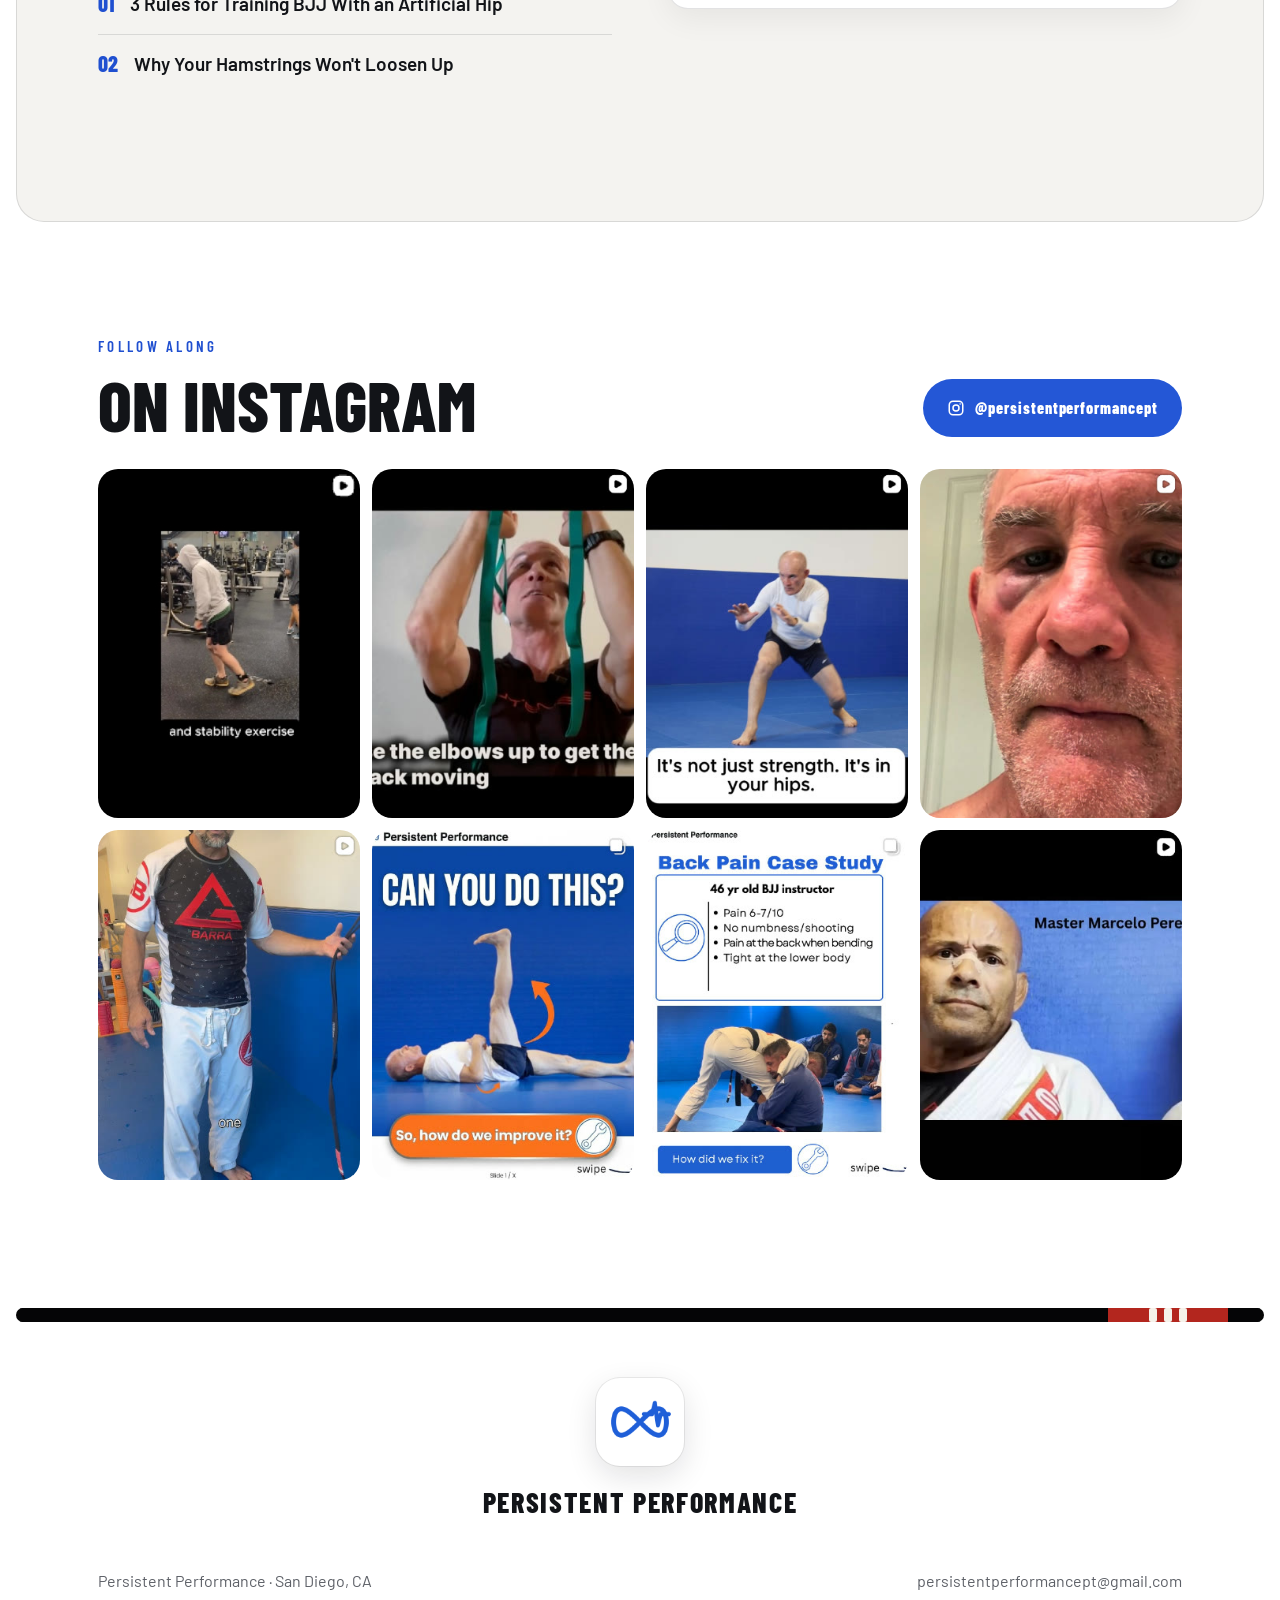
==== commit d0d11003: "Split hero: color-matched competition + coaching photos; PT, MPT in lede; one-line mobile header Co-" ====
--- a/index.html
+++ b/index.html
@@ -403,6 +403,14 @@
     .marquee:hover .marquee-track{animation-play-state:paused}
   }
   @media (prefers-reduced-motion: reduce){.ledger li:hover,.btn:hover,.stat:hover,.review:hover{transform:none!important}}
+  .hero-split{display:flex;flex-direction:column;gap:6px;align-self:center}
+  @media (min-width:901px){.hero-split{width:85%;margin-left:auto;margin-right:auto}.hero-text{padding-left:clamp(16px,10vw,160px)}}
+  @media (max-width:420px){.brand{font-size:15px;letter-spacing:.02em;white-space:nowrap;gap:8px}.brand img{height:34px!important;width:34px!important;border-radius:9px!important}.nav-links a.nav-cta{font-size:12px;padding:8px 11px;white-space:nowrap;letter-spacing:.08em}}
+  .hero-split figure{position:relative;margin:0;overflow:hidden}
+  .hero-split img{display:block;width:100%;height:auto!important;object-fit:contain;filter:none}
+  .hero-split figure:first-child img{aspect-ratio:1800/1460}
+  .hero-split figure:last-child img{aspect-ratio:1038/878}
+  @media (max-width:900px){.hero-photo.hero-split{aspect-ratio:auto}}
 </style>
 <script>window.va = window.va || function () { (window.vaq = window.vaq || []).push(arguments); };</script>
 <script defer src="/_vercel/insights/script.js"></script>
@@ -428,16 +436,16 @@
       <p class="hero-cred">Two hips. <span class="blue">Still rolling.</span></p>
       <h1><span>You can too.</span><span class="blue">Let's get you rolling.</span></h1>
       <p class="tagline">You're not too old. You just need a smarter plan.</p>
-      <p class="lede">Mobility first, then strength. A simple program built by Kevin Brown, MPT, a physical therapist of 38 years and 3rd-degree BJJ black belt.</p>
+      <p class="lede">Mobility first, then strength. A simple program built by Kevin Brown, PT, MPT, a physical therapist of 38 years and 3rd-degree BJJ black belt.</p>
       <div class="cta-row">
         <a class="btn btn-primary" href="https://persistent-performance.mvt.so/" target="_blank" rel="noopener">Start your free week</a>
         <a class="btn btn-ghost" href="#course">See the program</a>
       </div>
       <p class="hero-app">7 days free, then $25 a month. Cancel any time.<br><span aria-hidden="true">📱</span> Open the app: <a href="https://persistent-performance.mvt.so/" target="_blank" rel="noopener">persistent-performance.mvt.so</a></p>
     </div>
-    <div class="hero-photo">
-      <img src="kevin-competition.jpg" alt="Kevin Brown in a white gi pinning an opponent with knee on belly during a Brazilian Jiu-Jitsu competition">
-      <span class="tag">On the mats</span>
+    <div class="hero-photo hero-split">
+      <figure><img src="kevin-competition-cool.jpg" alt="Kevin Brown in a white gi pinning an opponent with knee on belly during a Brazilian Jiu-Jitsu competition"><span class="tag">On the mats</span></figure>
+      <figure><img src="kevin-coaching.jpg" alt="Kevin Brown coaching a client through a loaded side-lying hip exercise outdoors"><span class="tag">Coaching</span></figure>
     </div>
   </section>
 
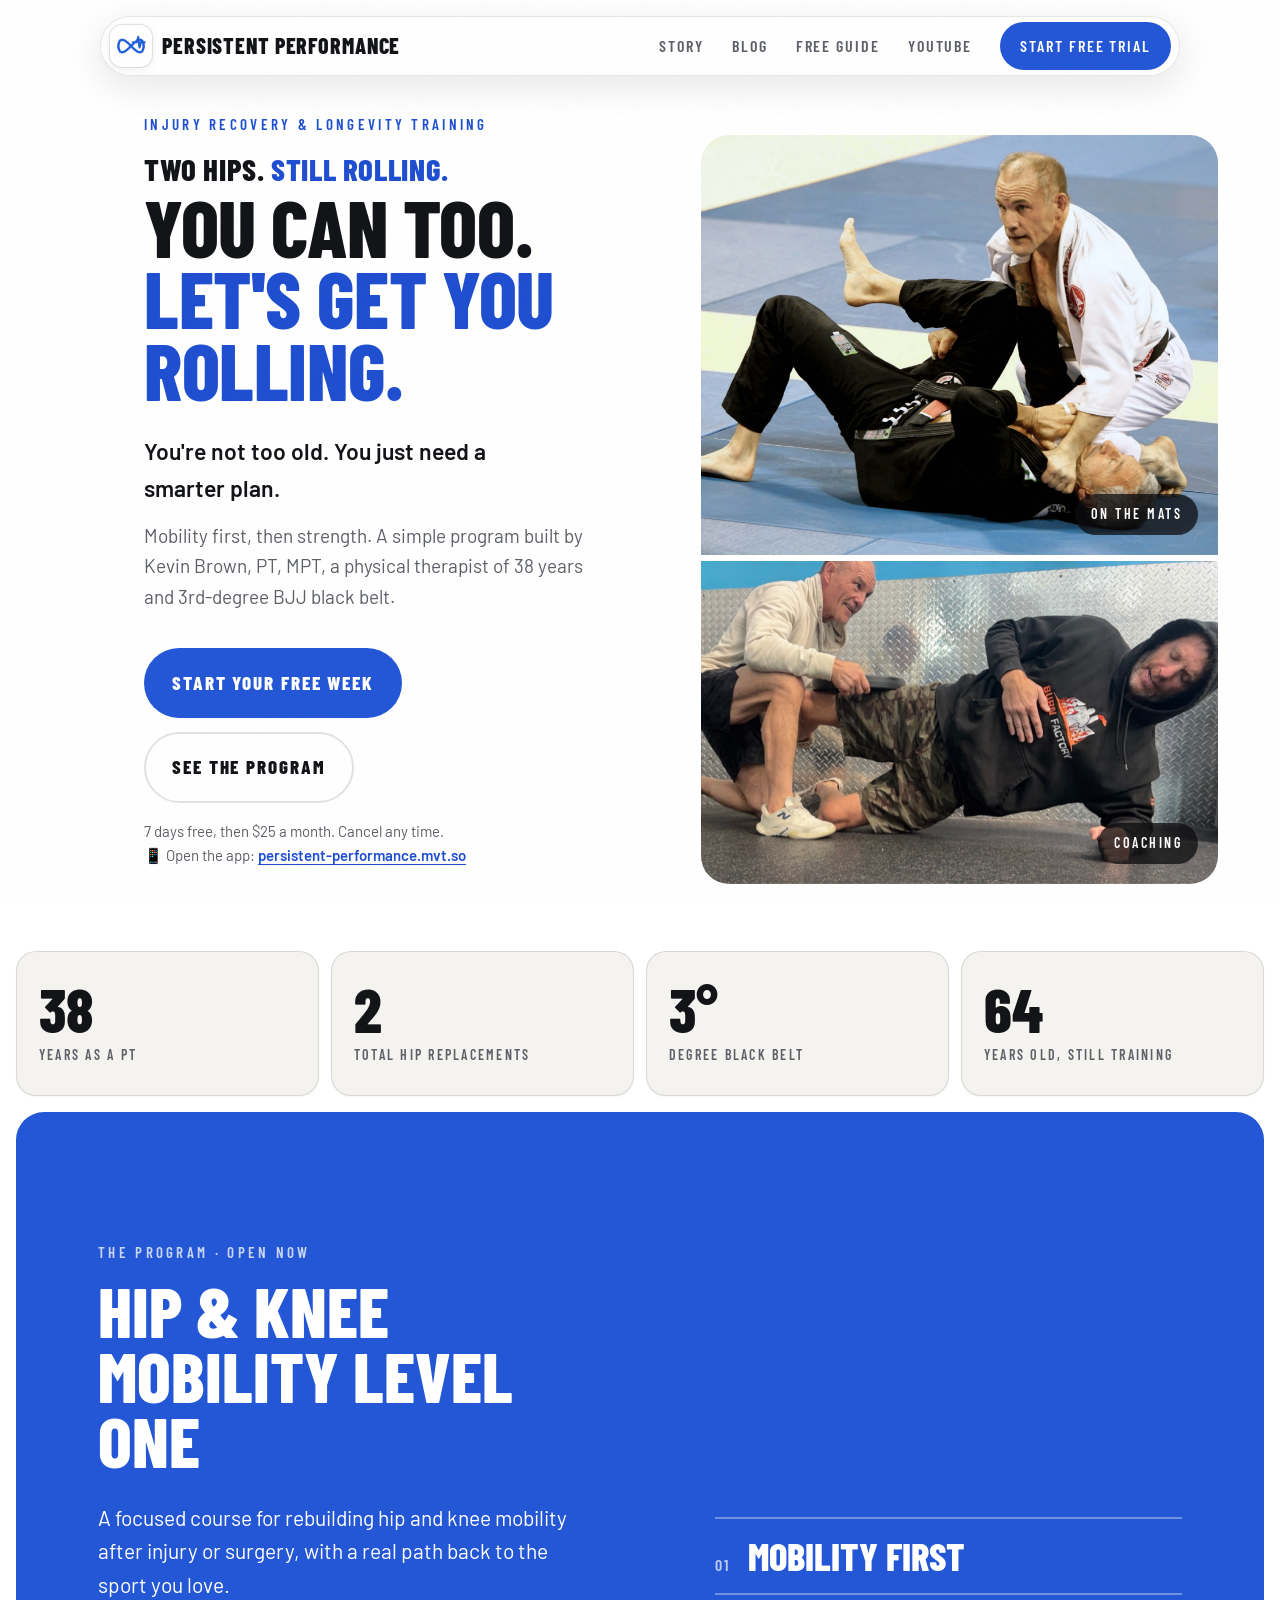
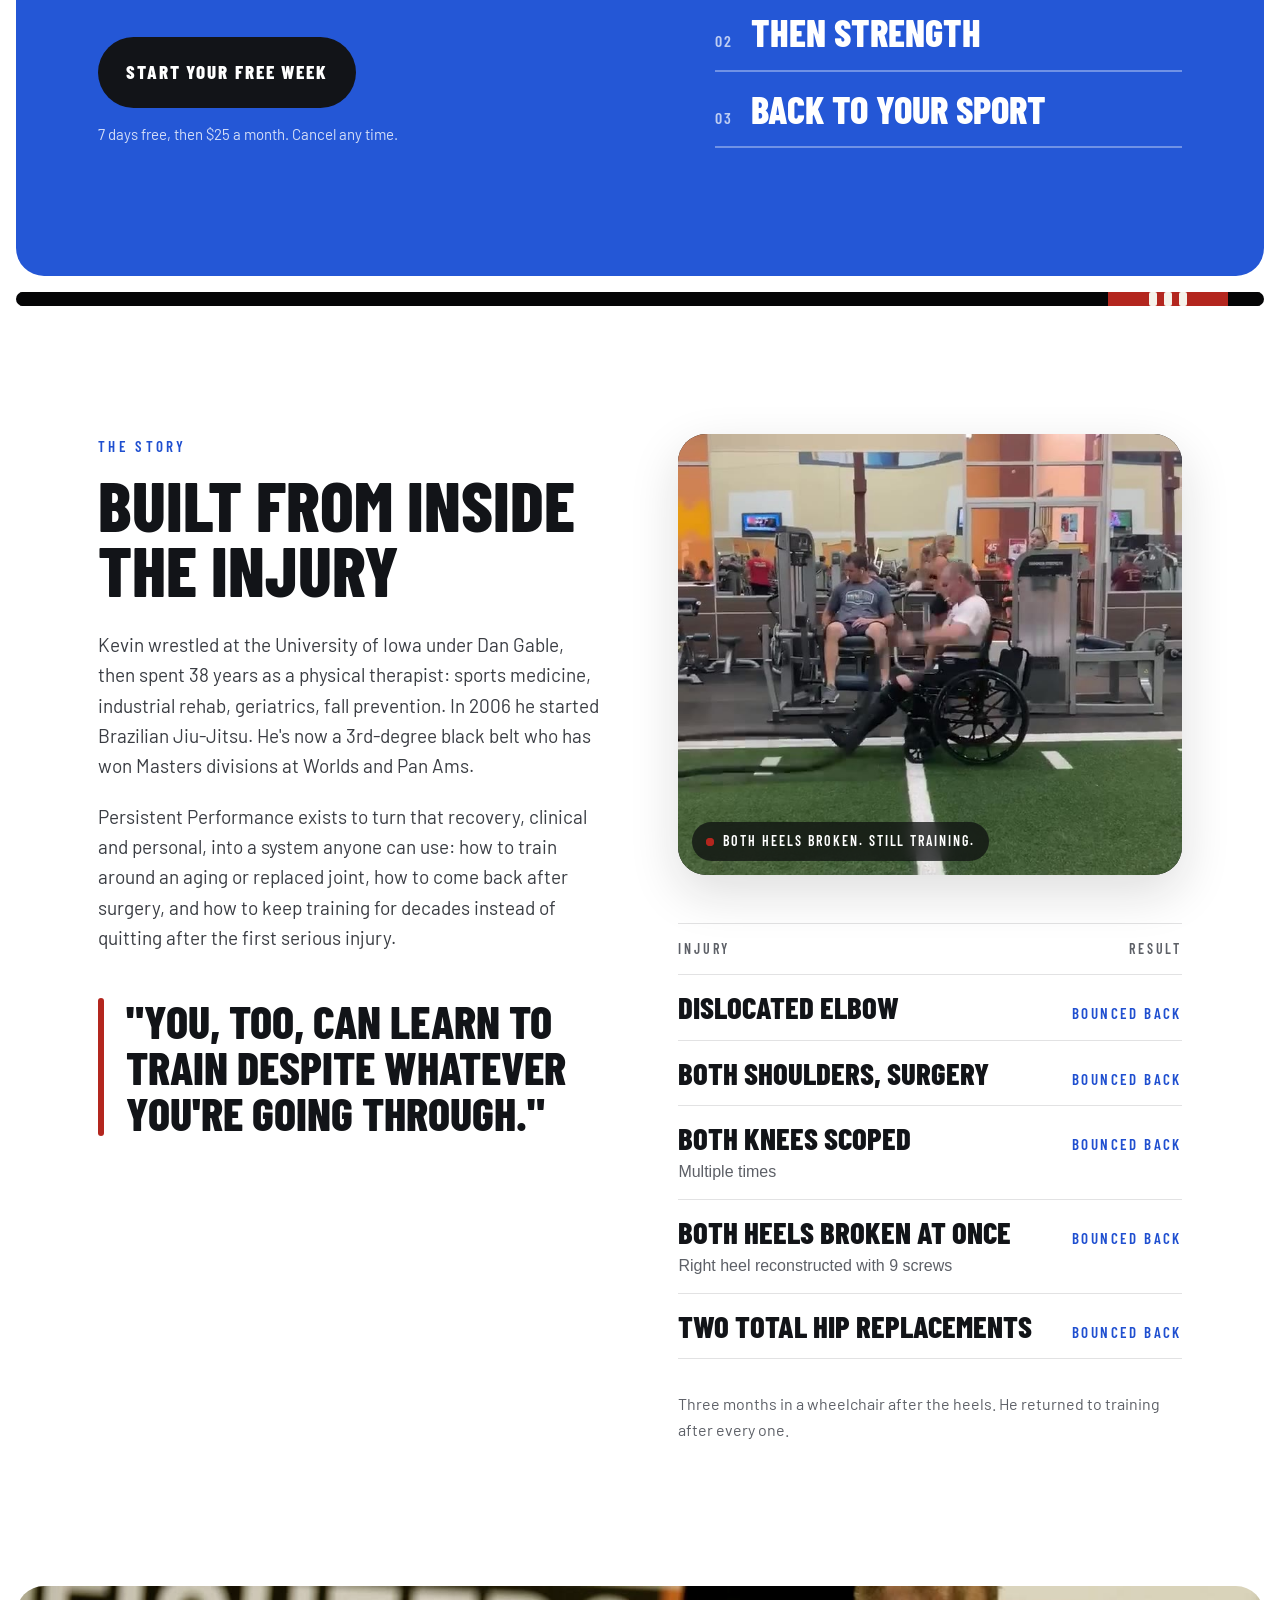
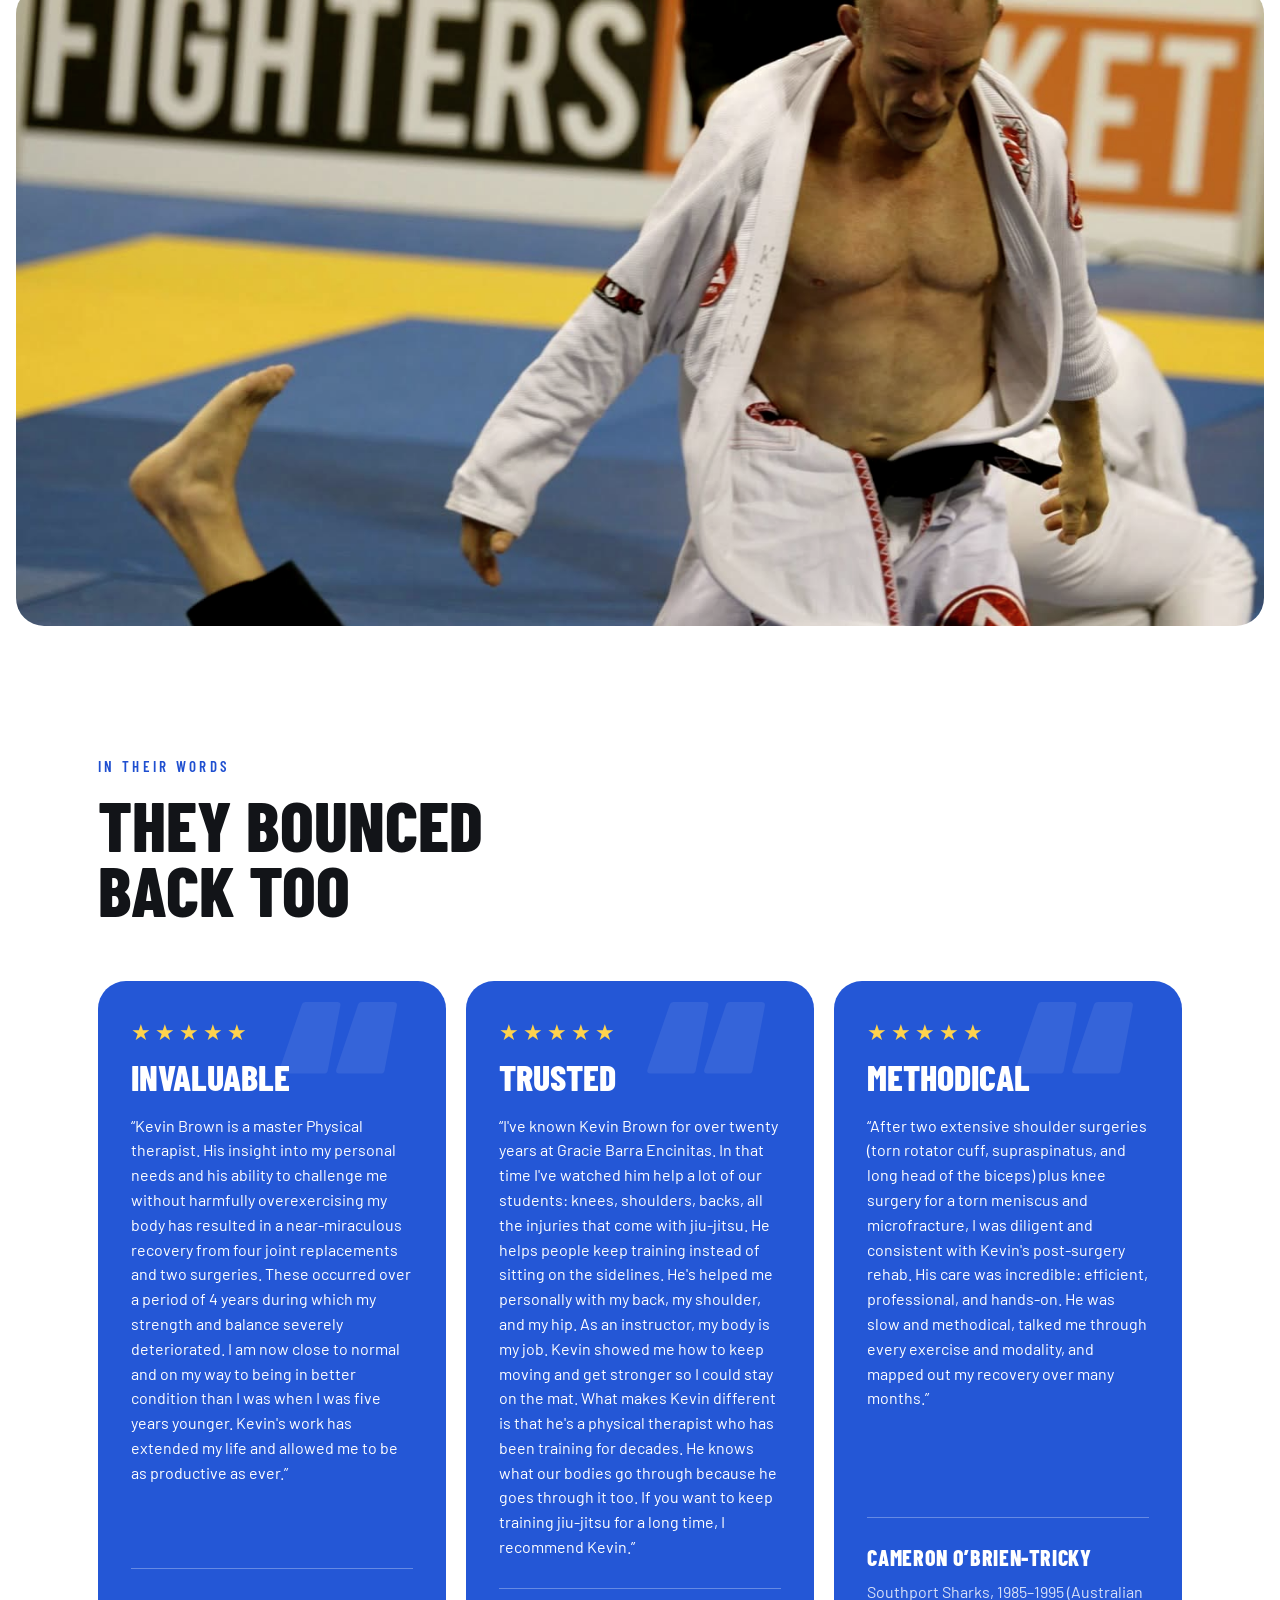
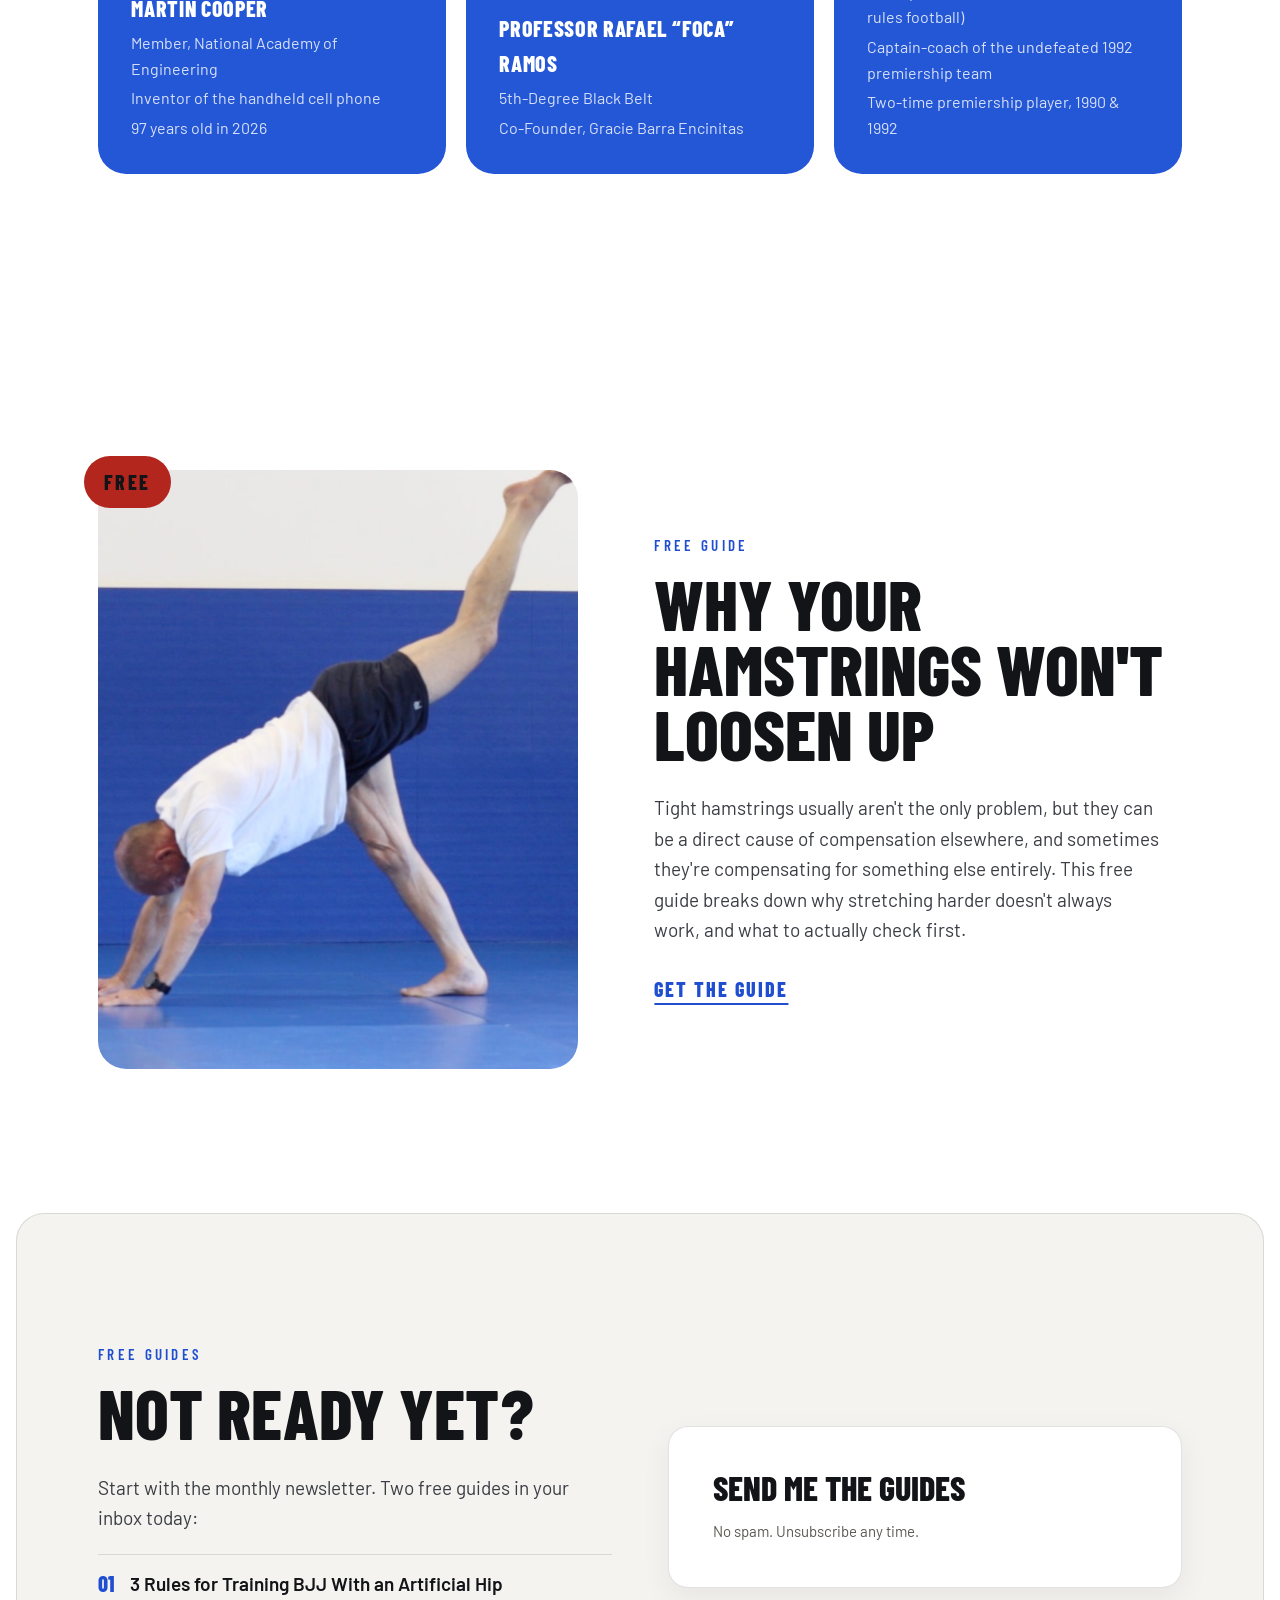
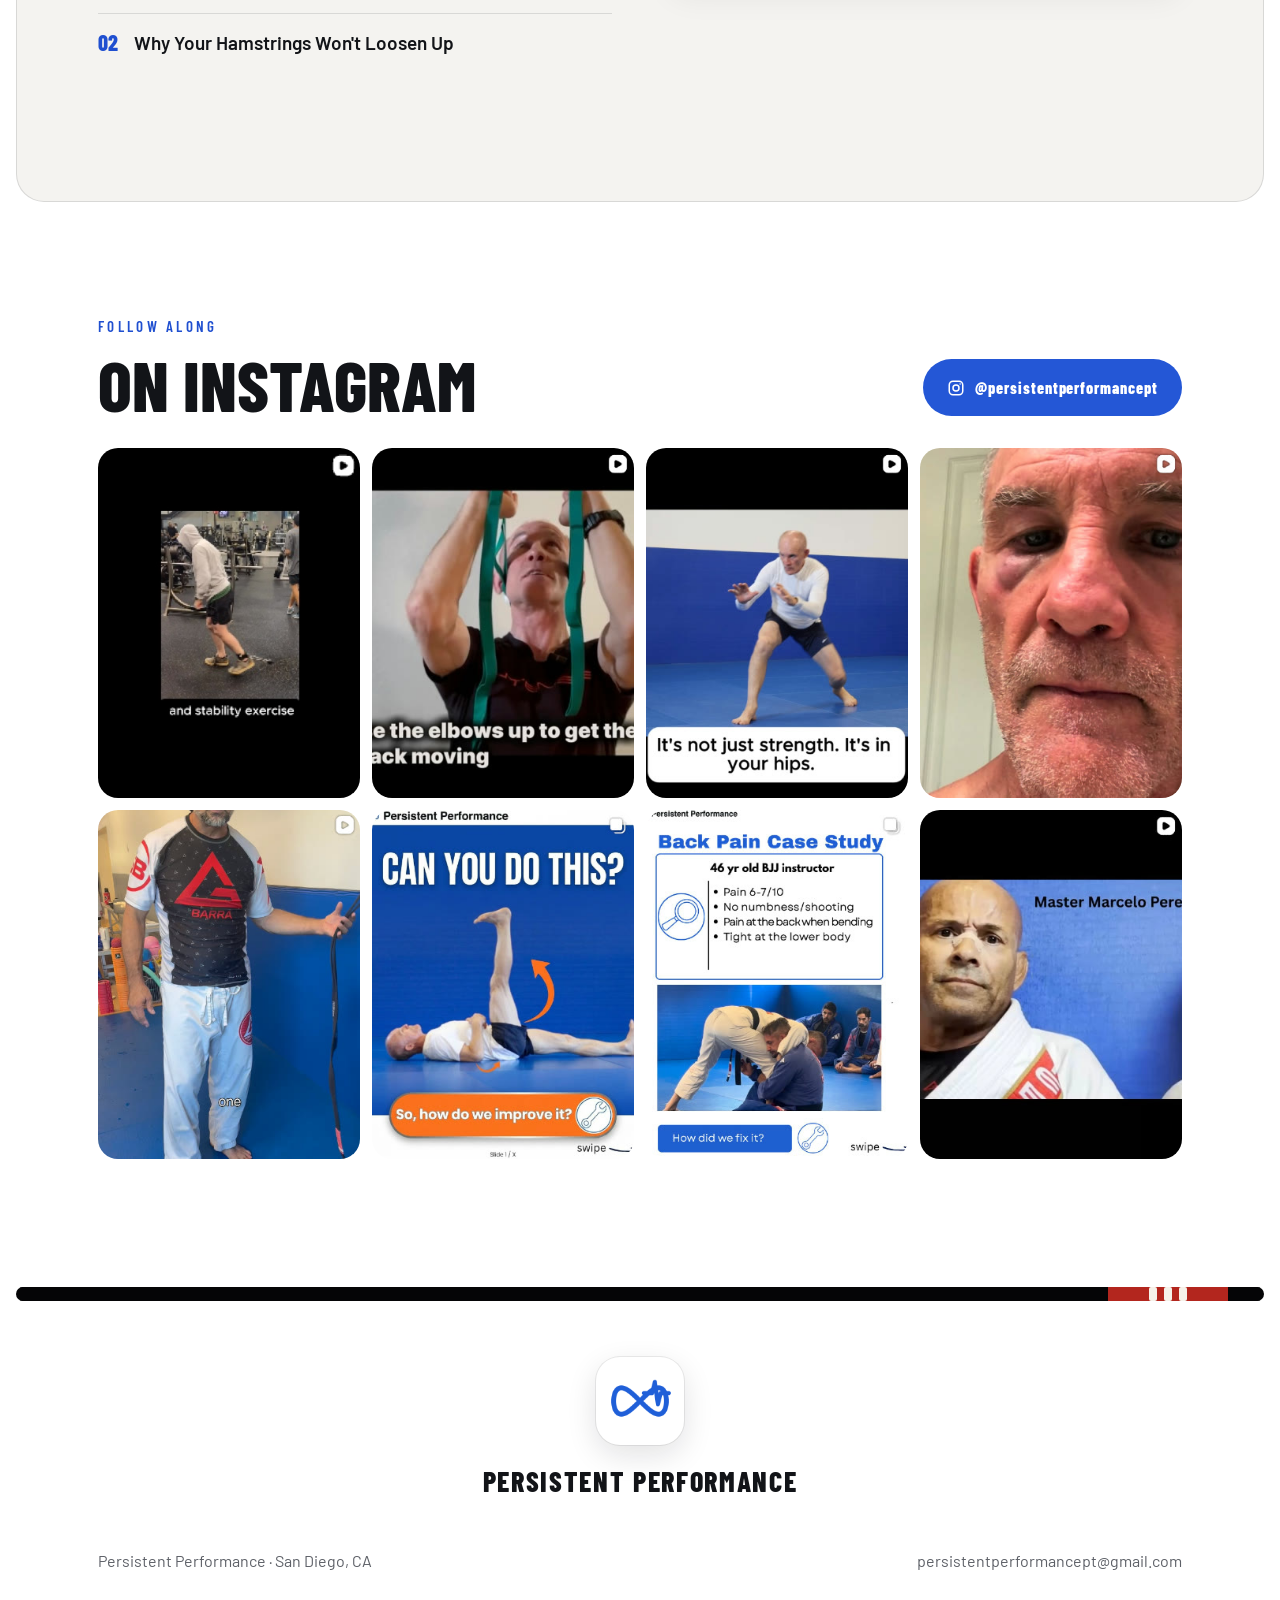
==== commit 683dec9c: "Hero split: swap outdoor coaching photo for indoor gym side-plank photo (client consent given) Co-Au" ====
--- a/index.html
+++ b/index.html
@@ -409,7 +409,7 @@
   .hero-split figure{position:relative;margin:0;overflow:hidden}
   .hero-split img{display:block;width:100%;height:auto!important;object-fit:contain;filter:none}
   .hero-split figure:first-child img{aspect-ratio:1800/1460}
-  .hero-split figure:last-child img{aspect-ratio:1038/878}
+  .hero-split figure:last-child img{aspect-ratio:1400/873}
   @media (max-width:900px){.hero-photo.hero-split{aspect-ratio:auto}}
 </style>
 <script>window.va = window.va || function () { (window.vaq = window.vaq || []).push(arguments); };</script>
@@ -445,7 +445,7 @@
     </div>
     <div class="hero-photo hero-split">
       <figure><img src="kevin-competition-cool.jpg" alt="Kevin Brown in a white gi pinning an opponent with knee on belly during a Brazilian Jiu-Jitsu competition"><span class="tag">On the mats</span></figure>
-      <figure><img src="kevin-coaching.jpg" alt="Kevin Brown coaching a client through a loaded side-lying hip exercise outdoors"><span class="tag">Coaching</span></figure>
+      <figure><img src="kevin-coaching-gym.jpg" alt="Kevin Brown coaching a client through a loaded side plank with a weight plate in the gym"><span class="tag">Coaching</span></figure>
     </div>
   </section>
 
